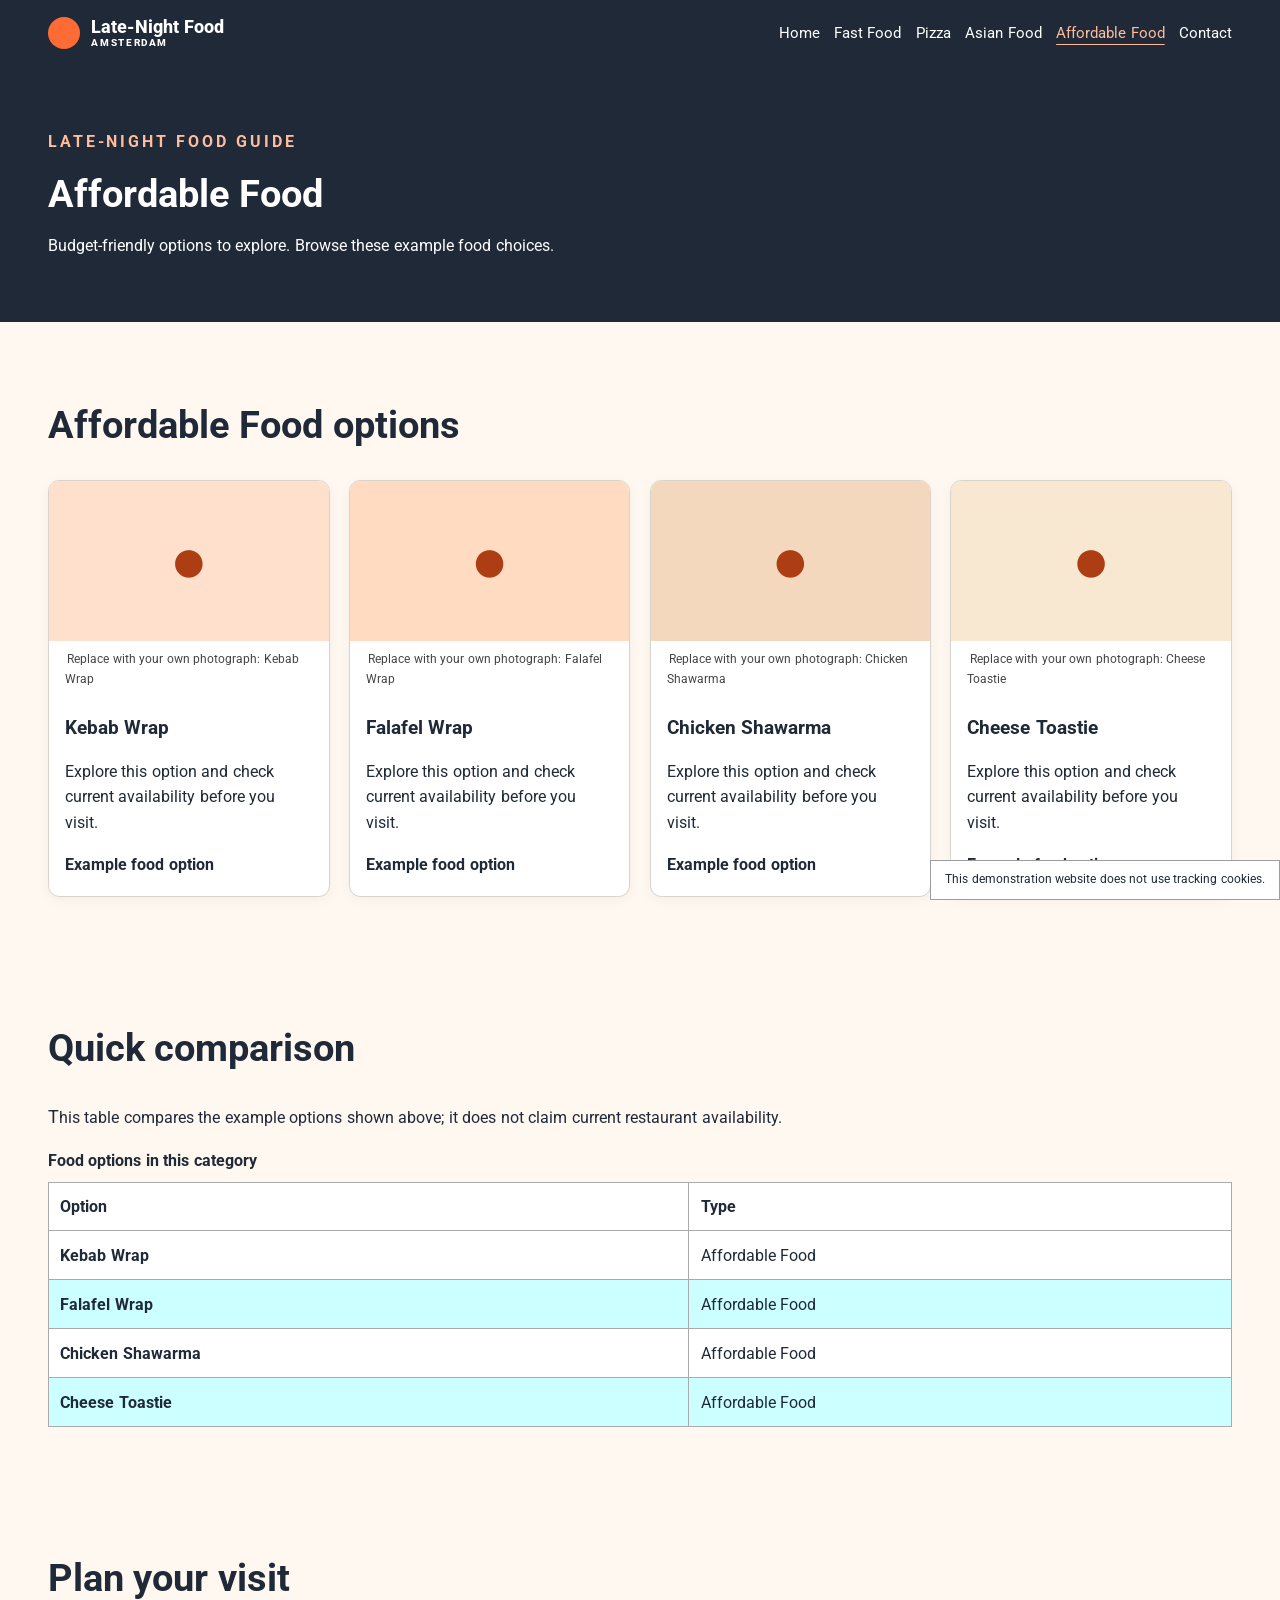
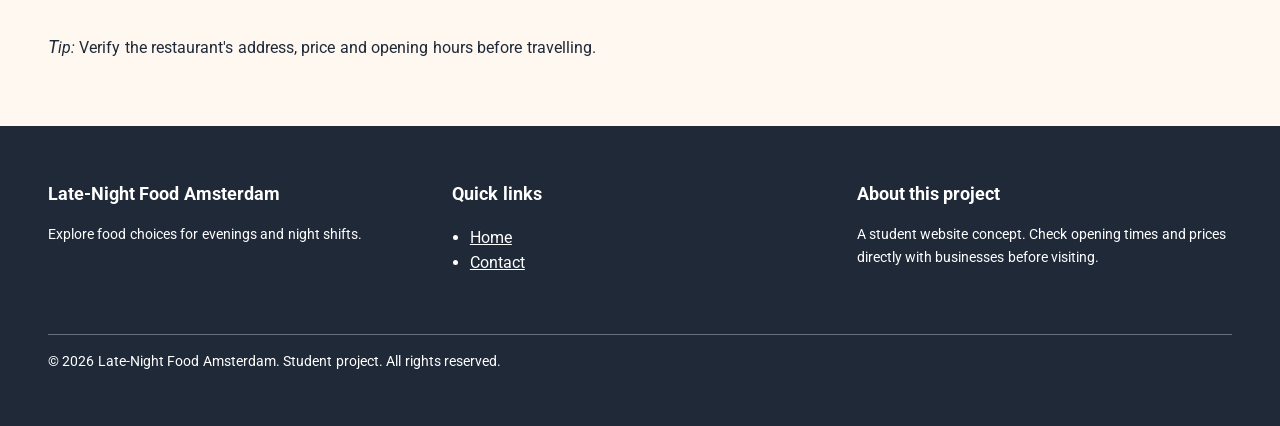
==== affordable.html @ 5ba52198 "Add website files" ====
<!DOCTYPE html>
<html lang="en">
<head>
	<meta charset="utf-8">
	<meta name="author" content="Fuad Abdi Mumed">
	<meta name="description" content="Explore affordable food ideas for late-night food in Amsterdam, with example meals and useful reminders for night-shift workers and students.">
	<meta name="keywords" content="Amsterdam, late-night, food, affordable, restaurants">
	<meta name="viewport" content="width=device-width, initial-scale=1.0">
	<title>Affordable Food | Late-Night Food Amsterdam</title>
	<link rel="icon" type="image/svg+xml" href="img/favicon.svg">
	<link rel="preconnect" href="https://fonts.googleapis.com">
	<link rel="preconnect" href="https://fonts.gstatic.com" crossorigin>
	<link href="https://fonts.googleapis.com/css2?family=Roboto:wght@400;500;700;800&amp;display=swap" rel="stylesheet" type="text/css">
	<link rel="stylesheet" type="text/css" href="css/style.css">
</head>
<body>
	<header class="site-header">
		<a class="brand" href="index.html" aria-label="Late-Night Food Amsterdam home"><span class="brand-mark" aria-hidden="true">&#9679;</span><span>Late-Night Food <small>AMSTERDAM</small></span></a>
		<nav aria-label="Main navigation">
			<ul class="nav-list">
				<li><a href="index.html">Home</a></li>
				<li><a href="fast-food.html">Fast Food</a></li>
				<li><a href="pizza.html">Pizza</a></li>
				<li><a href="asian-food.html">Asian Food</a></li>
				<li><a href="affordable.html" aria-current="page">Affordable Food</a></li>
				<li><a href="contact.html">Contact</a></li>
			</ul>
		</nav>
	</header>
	<main id="main-content">
		<section class="page-intro"><p class="eyebrow">LATE-NIGHT FOOD GUIDE</p><h1>Affordable Food</h1><p>Budget-friendly options to explore. Browse these example food choices.</p></section>
		<section class="content-section"><h2>Affordable Food options</h2><section class="card-grid" aria-label="Affordable Food options">
			<article class="food-card"><figure><span class="food-visual visual-1" role="img" aria-label="Illustration placeholder for Kebab Wrap">&#9679;</span><figcaption>Replace with your own photograph: Kebab Wrap</figcaption></figure><h3>Kebab Wrap</h3><p>Explore this option and check current availability before you visit.</p><span class="card-note">Example food option</span></article>
			<article class="food-card"><figure><span class="food-visual visual-2" role="img" aria-label="Illustration placeholder for Falafel Wrap">&#9679;</span><figcaption>Replace with your own photograph: Falafel Wrap</figcaption></figure><h3>Falafel Wrap</h3><p>Explore this option and check current availability before you visit.</p><span class="card-note">Example food option</span></article>
			<article class="food-card"><figure><span class="food-visual visual-3" role="img" aria-label="Illustration placeholder for Chicken Shawarma">&#9679;</span><figcaption>Replace with your own photograph: Chicken Shawarma</figcaption></figure><h3>Chicken Shawarma</h3><p>Explore this option and check current availability before you visit.</p><span class="card-note">Example food option</span></article>
			<article class="food-card"><figure><span class="food-visual visual-4" role="img" aria-label="Illustration placeholder for Cheese Toastie">&#9679;</span><figcaption>Replace with your own photograph: Cheese Toastie</figcaption></figure><h3>Cheese Toastie</h3><p>Explore this option and check current availability before you visit.</p><span class="card-note">Example food option</span></article>
		</section></section>
		<section class="content-section"><h2>Quick comparison</h2><p>This table compares the example options shown above; it does not claim current restaurant availability.</p><table><caption>Food options in this category</caption><thead><tr><th scope="col">Option</th><th scope="col">Type</th></tr></thead><tbody><tr><th scope="row">Kebab Wrap</th><td>Affordable Food</td></tr><tr><th scope="row">Falafel Wrap</th><td>Affordable Food</td></tr><tr><th scope="row">Chicken Shawarma</th><td>Affordable Food</td></tr><tr><th scope="row">Cheese Toastie</th><td>Affordable Food</td></tr></tbody></table></section>
		<aside class="content-section"><h2>Plan your visit</h2><p><em>Tip:</em> Verify the restaurant's address, price and opening hours before travelling.</p></aside>
	</main>
	<footer class="site-footer">
		<section><h2>Late-Night Food Amsterdam</h2><p>Explore food choices for evenings and night shifts.</p></section>
		<section><h2>Quick links</h2><nav aria-label="Footer navigation"><ul><li><a href="index.html">Home</a></li><li><a href="contact.html">Contact</a></li></ul></nav></section>
		<section><h2>About this project</h2><p>A student website concept. Check opening times and prices directly with businesses before visiting.</p></section>
		<p class="copyright">&copy; 2026 Late-Night Food Amsterdam. Student project. All rights reserved.</p>
	</footer>
	<aside class="cookie-note" aria-label="Site information"><p>This demonstration website does not use tracking cookies.</p></aside>
</body>
</html>
---- css/style.css ----
/* Late-Night Food Amsterdam — responsive student website */
:root {
    --cream: #fff8f1;
    --ink: #1f2937;
    --orange: #ff6b35;
    --dark-orange: #b9380b;
    --line: #d9d3cd;
}

* {
    box-sizing: border-box;
}

html {
    scroll-behavior: smooth;
}

body {
    margin: 0;
    background: var(--cream);
    color: var(--ink);
    font-family: "Roboto", Arial, sans-serif;
    font-size: 1rem;
    line-height: 1.6;
    word-spacing: .03em;
}

a {
    color: #a52e09;
}

a:hover {
    text-decoration: underline;
}

a:active {
    color: #702500;
}

a:focus-visible,
input:focus-visible,
select:focus-visible,
textarea:focus-visible {
    outline: 3px solid #0b659b;
    outline-offset: 3px;
}

.site-header {
    background: var(--ink);
    color: white;
    padding: 1rem max(1.5rem, calc((100% - 74rem)/2));
    display: flex;
    align-items: center;
    justify-content: space-between;
    gap: 1.5rem;
    position: relative;
}

.brand {
    color: white;
    text-decoration: none;
    font-size: 1.15rem;
    font-weight: 800;
    display: flex;
    align-items: center;
    gap: .7rem;
    line-height: 1.15;
}

.brand small {
    display: block;
    letter-spacing: .16em;
    font-size: .65rem;
}

.brand-mark {
    background: var(--orange);
    color: var(--orange);
    width: 2rem;
    height: 2rem;
    border-radius: 50%;
    display: inline-block;
}

.nav-list {
    list-style: none;
    margin: 0;
    padding: 0;
    display: flex;
    flex-wrap: wrap;
    gap: .9rem;
}

.nav-list a {
    color: white;
    text-decoration: none;
    font-size: .91rem;
}

.nav-list a:hover,
.nav-list a[aria-current="page"] {
    color: #ffbd9f;
    text-decoration: underline;
    text-underline-offset: .35rem;
}

.hero {
    min-height: 27rem;
    background: linear-gradient(125deg, #1f2937, #34495e);
    color: white;
    padding: 5.5rem max(1.5rem, calc((100% - 74rem)/2));
}

.hero h1 {
    max-width: 43rem;
    font-size: clamp(2rem, 4.2vw, 3.6rem);
    line-height: 1.15;
    letter-spacing: -.03em;
}

.hero p {
    max-width: 42rem;
}

.eyebrow {
    color: #ffbd9f;
    text-transform: uppercase;
    letter-spacing: .18em;
    font-weight: 700;
}

.button,
input[type="submit"] {
    display: inline-block;
    background: var(--orange);
    color: #1b1b1b;
    padding: .85rem 1.4rem;
    border: 2px solid #b9380b;
    border-radius: .4rem;
    font: inherit;
    font-weight: 700;
    cursor: pointer;
    text-decoration: none;
}

.button:hover,
input[type="submit"]:hover {
    background: #ffb08f;
}

.content-section {
    max-width: 77rem;
    margin: 0 auto;
    padding: 3rem 1.5rem;
}

.content-section>h2,
.page-intro h1 {
    font-size: clamp(1.7rem, 3vw, 2.4rem);
    line-height: 1.2;
}

.card-grid {
    display: grid;
    grid-template-columns: repeat(4, minmax(0, 1fr));
    gap: 1.2rem;
}

.food-card {
    background: white;
    border: 1px solid var(--line);
    border-radius: .7rem;
    overflow: hidden;
    box-shadow: 0 .2rem .8rem #0000000b;
}

.food-card>h3,
.food-card>p,
.food-card>a,
.food-card>span {
    margin-left: 1rem;
    margin-right: 1rem;
}

.food-card h3 {
    line-height: 1.3;
}

.food-card figure {
    margin: 0;
}

.food-visual {
    display: flex;
    align-items: center;
    justify-content: center;
    height: 10rem;
    color: #ad3e14;
    font-size: 4rem;
    background: #ffe0cd;
}

.visual-2 {
    background: #ffdbc1;
}

.visual-3 {
    background: #f3d8bd;
}

.visual-4 {
    background: #f8e7d1;
}

.food-card figcaption {
    font-size: .78rem;
    padding: .5rem 1rem;
    color: #444;
    text-indent: .15rem;
}

.card-link,
.card-note {
    display: inline-block;
    margin-bottom: 1.2rem;
    font-weight: 700;
}

.feature-grid {
    display: grid;
    grid-template-columns: repeat(3, minmax(0, 1fr));
    gap: 1rem;
}

.feature-grid article {
    border-left: .35rem solid var(--orange);
    background: white;
    padding: 1rem 1.4rem;
}

.page-intro {
    background: var(--ink);
    color: white;
    padding: 3rem max(1.5rem, calc((100% - 74rem)/2));
}

.page-intro h1 {
    margin: .4rem 0;
}

.contact-layout {
    display: grid;
    grid-template-columns: minmax(0, 2fr) minmax(13rem, 1fr);
    gap: 3rem;
}

.contact-layout>article,
.contact-layout>aside {
    background: white;
    padding: 1.5rem;
    border: 1px solid var(--line);
    border-radius: .6rem;
}

fieldset {
    border: 1px solid #9c9c9c;
    border-radius: .4rem;
    padding: 1.2rem;
    margin-bottom: 1.2rem;
}

legend {
    font-weight: 700;
    padding: 0 .5rem;
}

label {
    display: block;
    font-weight: 500;
    margin: .8rem 0 .25rem;
}

input:not([type="submit"]),
select,
textarea {
    width: 100%;
    font: inherit;
    padding: .65rem;
    border: 1px solid #666;
    border-radius: .25rem;
    background: white;
}

table {
    width: 100%;
    border-collapse: collapse;
    background: white;
}

caption {
    text-align: left;
    font-weight: 700;
    margin-bottom: .5rem;
}

th,
td {
    border: 1px solid #aaa;
    padding: .7rem;
    text-align: left;
}

tbody tr:nth-child(even) {
    background: #cff;
}

tbody tr:nth-child(odd) {
    background: #fff;
}

.content-section>p::first-letter {
    font-size: 1.12em;
}

.site-footer {
    background: var(--ink);
    color: white;
    display: grid;
    grid-template-columns: repeat(3, minmax(0, 1fr));
    gap: 1.8rem;
    padding: 2.5rem max(1.5rem, calc((100% - 74rem)/2));
}

.site-footer h2 {
    font-size: 1.1rem;
}

.site-footer a {
    color: white;
}

.site-footer ul {
    padding-left: 1.1rem;
}

.site-footer section>p {
    font-size: .9rem;
}

.copyright {
    grid-column: 1/-1;
    border-top: 1px solid #65717d;
    padding-top: 1rem;
    font-size: .85rem;
}

.cookie-note {
    position: fixed;
    bottom: 0;
    right: 0;
    z-index: 9999;
    max-width: 22rem;
    padding: .2rem .9rem;
    background: #fff;
    border-color: #9c9c9c;
    border-style: solid;
    border-width: 1px;
    font-size: .75rem;
}

.cookie-note p {
    margin: .4rem 0;
}

@media screen and (max-width:768px) {
    .site-header {
        flex-direction: column;
        align-items: flex-start;
    }

    .nav-list {
        gap: .6rem 1rem;
    }

    .hero {
        min-height: 23rem;
        padding-top: 3rem;
        padding-bottom: 3rem;
    }

    .card-grid {
        grid-template-columns: repeat(2, minmax(0, 1fr));
    }

    .feature-grid {
        grid-template-columns: 1fr;
    }

    .contact-layout {
        grid-template-columns: 1fr;
    }

    .site-footer {
        grid-template-columns: 1fr 1fr;
    }

    .cookie-note {
        position: static;
        max-width: none;
    }
}

@media screen and (max-width:480px) {
    .card-grid {
        grid-template-columns: 1fr;
    }

    .site-footer {
        grid-template-columns: 1fr;
    }

    .hero h1 {
        font-size: 2rem;
    }
}
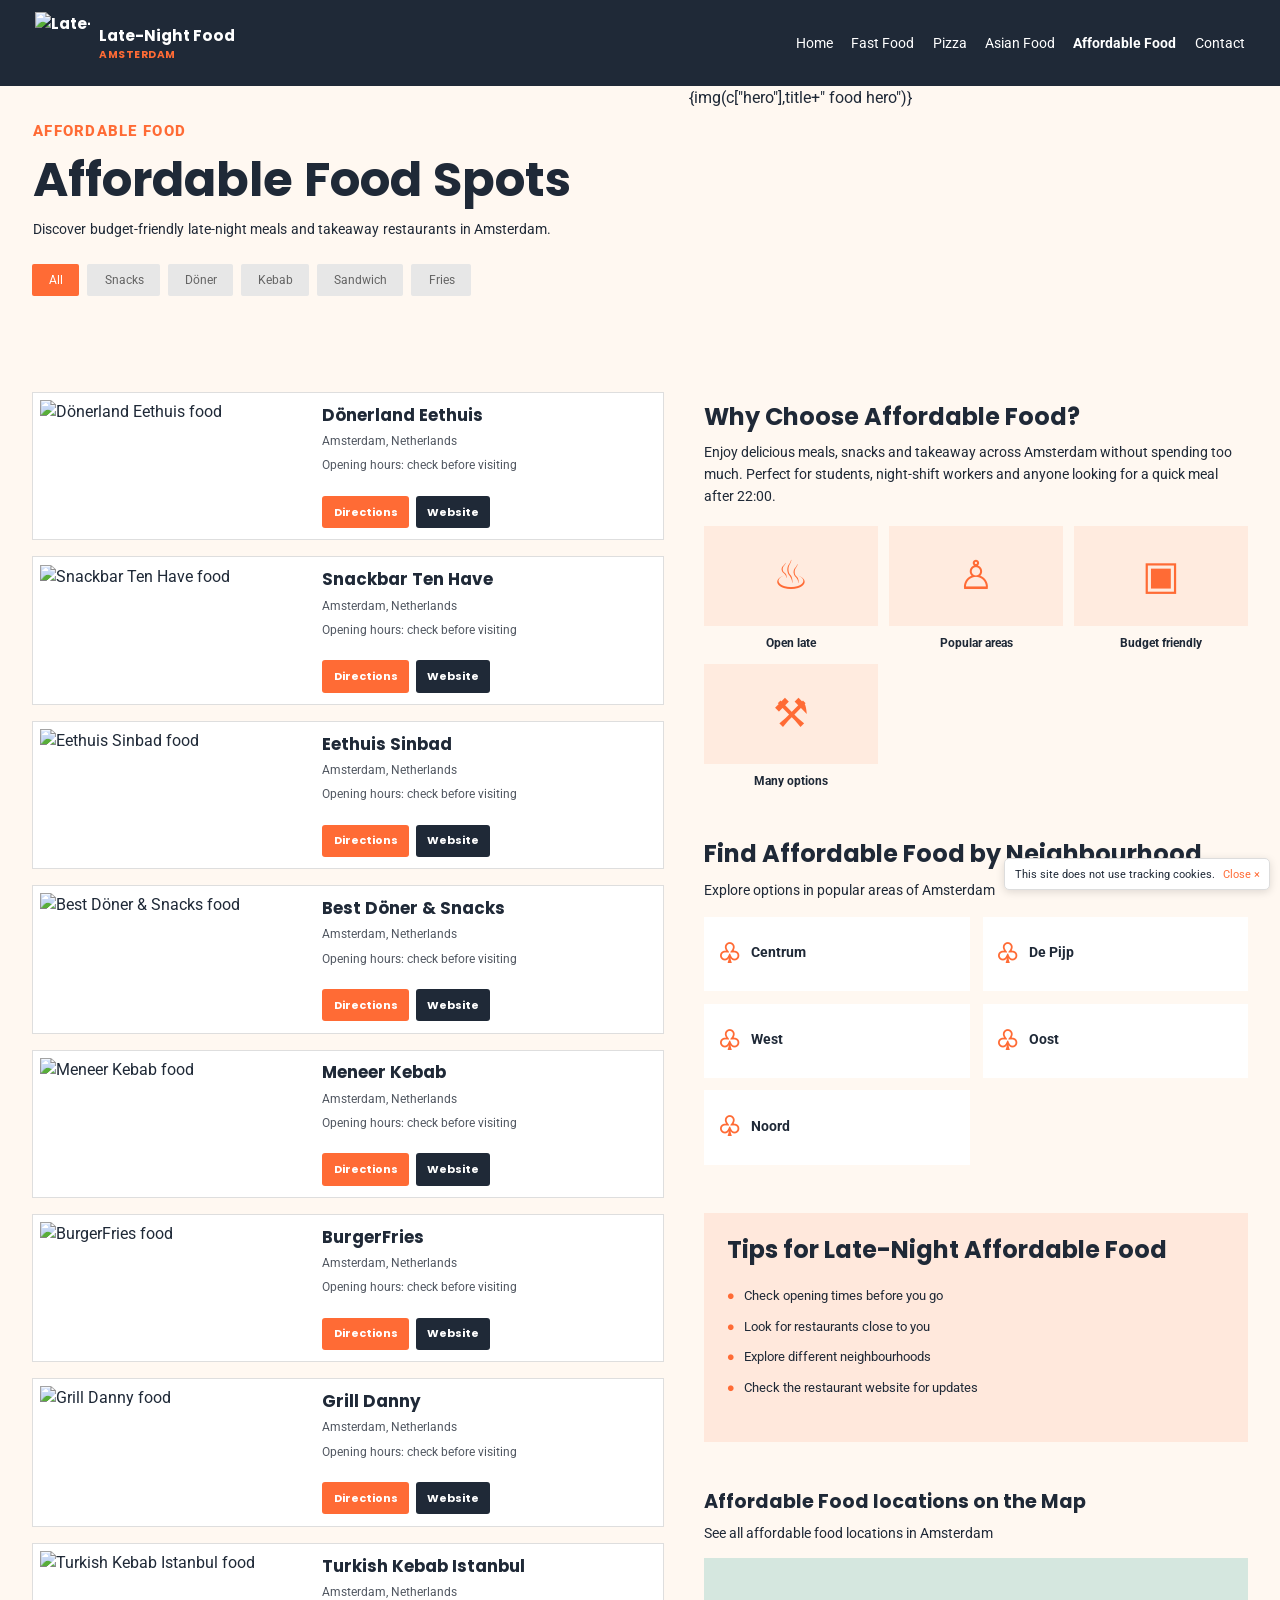
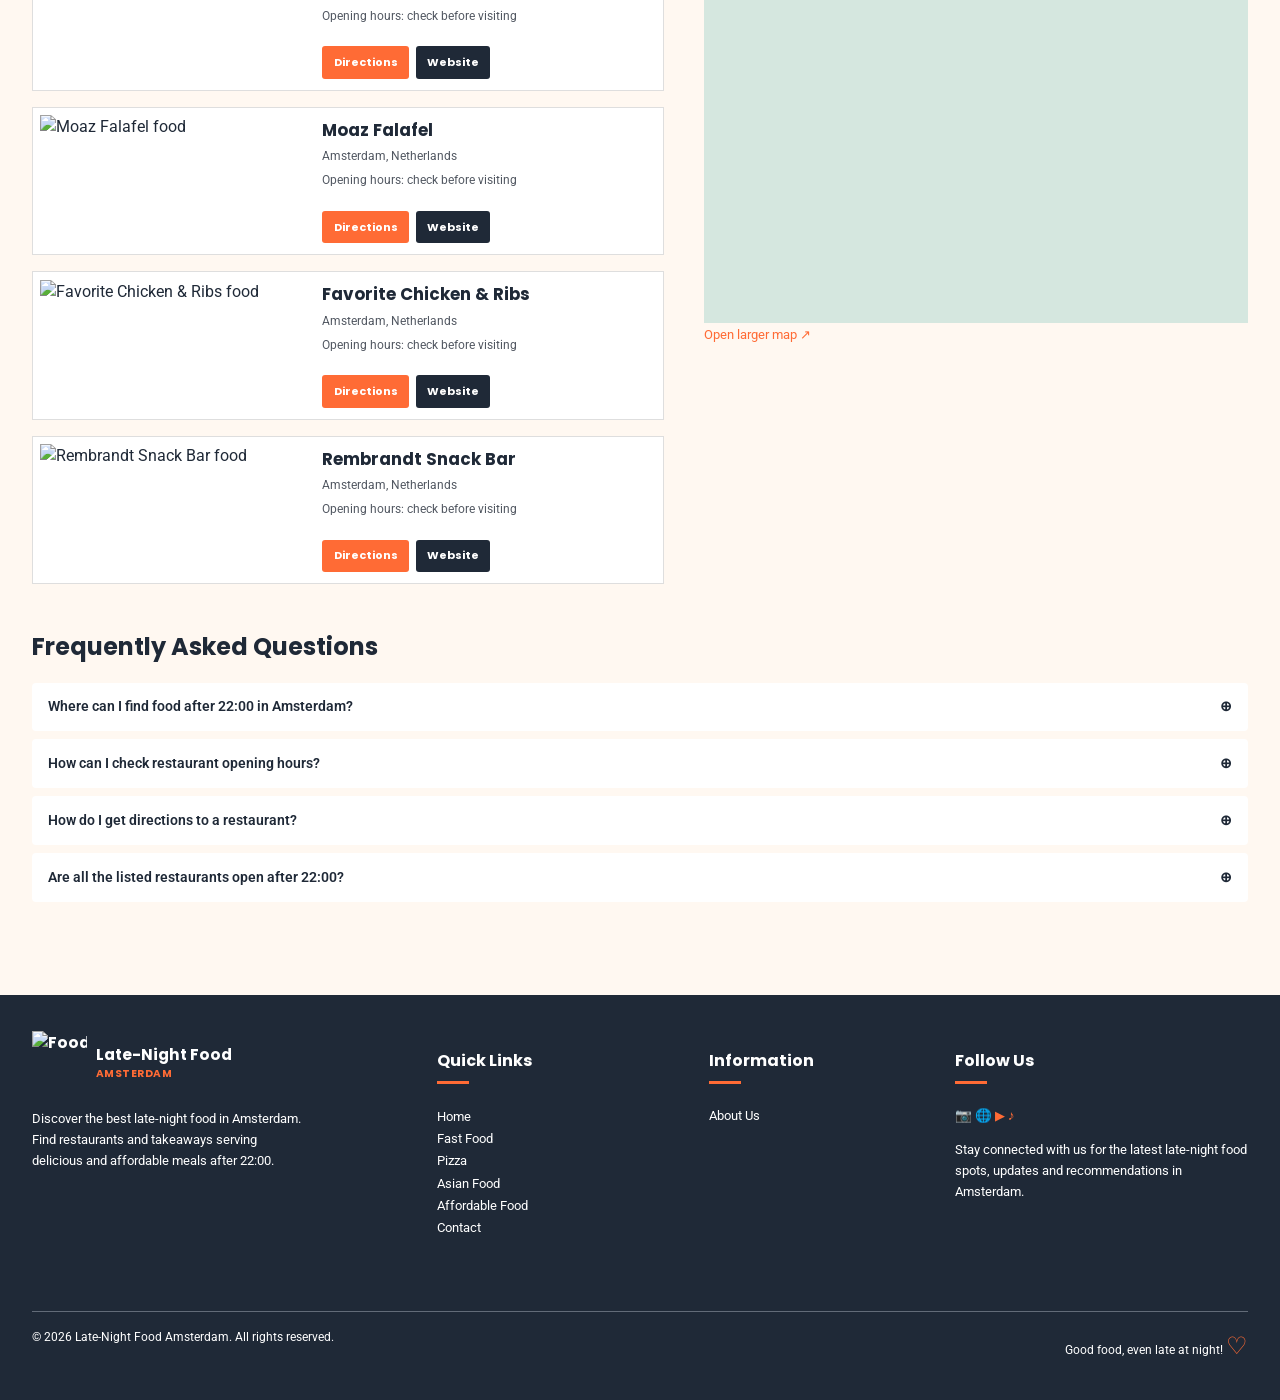
==== commit 582fe52f: "Update all website pages and images Update all website pages and images" ====
--- a/affordable.html
+++ b/affordable.html
@@ -1,49 +1,321 @@
 <!DOCTYPE html>
 <html lang="en">
+
 <head>
-	<meta charset="utf-8">
-	<meta name="author" content="Fuad Abdi Mumed">
-	<meta name="description" content="Explore affordable food ideas for late-night food in Amsterdam, with example meals and useful reminders for night-shift workers and students.">
-	<meta name="keywords" content="Amsterdam, late-night, food, affordable, restaurants">
-	<meta name="viewport" content="width=device-width, initial-scale=1.0">
-	<title>Affordable Food | Late-Night Food Amsterdam</title>
-	<link rel="icon" type="image/svg+xml" href="img/favicon.svg">
-	<link rel="preconnect" href="https://fonts.googleapis.com">
-	<link rel="preconnect" href="https://fonts.gstatic.com" crossorigin>
-	<link href="https://fonts.googleapis.com/css2?family=Roboto:wght@400;500;700;800&amp;display=swap" rel="stylesheet" type="text/css">
-	<link rel="stylesheet" type="text/css" href="css/style.css">
+    <meta charset="utf-8">
+    <meta name="author" content="Fuad Abdi Mumed">
+    <meta name="description"
+        content="Explore affordable food spots in Amsterdam after 22:00, with restaurant information, neighbourhoods, directions and useful tips.">
+    <meta name="keywords" content="Amsterdam, late-night, food, restaurants, neighbourhoods">
+    <meta name="viewport" content="width=device-width, initial-scale=1.0">
+    <title>Affordable Food | Late-Night Food Amsterdam</title>
+    <link rel="icon" href="img/logo.svg" type="image/svg+xml">
+    <link rel="preconnect" href="https://fonts.googleapis.com">
+    <link rel="preconnect" href="https://fonts.gstatic.com" crossorigin>
+    <link
+        href="https://fonts.googleapis.com/css2?family=Poppins:wght@400;500;600;700;800&amp;family=Roboto:wght@400;500;700&amp;display=swap"
+        rel="stylesheet" type="text/css">
+    <link rel="stylesheet" href="css/style.css" type="text/css">
 </head>
+
 <body>
-	<header class="site-header">
-		<a class="brand" href="index.html" aria-label="Late-Night Food Amsterdam home"><span class="brand-mark" aria-hidden="true">&#9679;</span><span>Late-Night Food <small>AMSTERDAM</small></span></a>
-		<nav aria-label="Main navigation">
-			<ul class="nav-list">
-				<li><a href="index.html">Home</a></li>
-				<li><a href="fast-food.html">Fast Food</a></li>
-				<li><a href="pizza.html">Pizza</a></li>
-				<li><a href="asian-food.html">Asian Food</a></li>
-				<li><a href="affordable.html" aria-current="page">Affordable Food</a></li>
-				<li><a href="contact.html">Contact</a></li>
-			</ul>
-		</nav>
-	</header>
-	<main id="main-content">
-		<section class="page-intro"><p class="eyebrow">LATE-NIGHT FOOD GUIDE</p><h1>Affordable Food</h1><p>Budget-friendly options to explore. Browse these example food choices.</p></section>
-		<section class="content-section"><h2>Affordable Food options</h2><section class="card-grid" aria-label="Affordable Food options">
-			<article class="food-card"><figure><span class="food-visual visual-1" role="img" aria-label="Illustration placeholder for Kebab Wrap">&#9679;</span><figcaption>Replace with your own photograph: Kebab Wrap</figcaption></figure><h3>Kebab Wrap</h3><p>Explore this option and check current availability before you visit.</p><span class="card-note">Example food option</span></article>
-			<article class="food-card"><figure><span class="food-visual visual-2" role="img" aria-label="Illustration placeholder for Falafel Wrap">&#9679;</span><figcaption>Replace with your own photograph: Falafel Wrap</figcaption></figure><h3>Falafel Wrap</h3><p>Explore this option and check current availability before you visit.</p><span class="card-note">Example food option</span></article>
-			<article class="food-card"><figure><span class="food-visual visual-3" role="img" aria-label="Illustration placeholder for Chicken Shawarma">&#9679;</span><figcaption>Replace with your own photograph: Chicken Shawarma</figcaption></figure><h3>Chicken Shawarma</h3><p>Explore this option and check current availability before you visit.</p><span class="card-note">Example food option</span></article>
-			<article class="food-card"><figure><span class="food-visual visual-4" role="img" aria-label="Illustration placeholder for Cheese Toastie">&#9679;</span><figcaption>Replace with your own photograph: Cheese Toastie</figcaption></figure><h3>Cheese Toastie</h3><p>Explore this option and check current availability before you visit.</p><span class="card-note">Example food option</span></article>
-		</section></section>
-		<section class="content-section"><h2>Quick comparison</h2><p>This table compares the example options shown above; it does not claim current restaurant availability.</p><table><caption>Food options in this category</caption><thead><tr><th scope="col">Option</th><th scope="col">Type</th></tr></thead><tbody><tr><th scope="row">Kebab Wrap</th><td>Affordable Food</td></tr><tr><th scope="row">Falafel Wrap</th><td>Affordable Food</td></tr><tr><th scope="row">Chicken Shawarma</th><td>Affordable Food</td></tr><tr><th scope="row">Cheese Toastie</th><td>Affordable Food</td></tr></tbody></table></section>
-		<aside class="content-section"><h2>Plan your visit</h2><p><em>Tip:</em> Verify the restaurant's address, price and opening hours before travelling.</p></aside>
-	</main>
-	<footer class="site-footer">
-		<section><h2>Late-Night Food Amsterdam</h2><p>Explore food choices for evenings and night shifts.</p></section>
-		<section><h2>Quick links</h2><nav aria-label="Footer navigation"><ul><li><a href="index.html">Home</a></li><li><a href="contact.html">Contact</a></li></ul></nav></section>
-		<section><h2>About this project</h2><p>A student website concept. Check opening times and prices directly with businesses before visiting.</p></section>
-		<p class="copyright">&copy; 2026 Late-Night Food Amsterdam. Student project. All rights reserved.</p>
-	</footer>
-	<aside class="cookie-note" aria-label="Site information"><p>This demonstration website does not use tracking cookies.</p></aside>
+    <header class="site-header">
+        <section class="header-inner"><a class="brand" href="index.html"><img src="img/logo.svg"
+                    alt="Late-Night Food Amsterdam pin logo" title="Late-Night Food Amsterdam" width="54"
+                    height="60"><span>Late-Night Food<small>AMSTERDAM</small></span></a><input type="checkbox"
+                id="menu-toggle" class="menu-toggle" aria-label="Toggle menu"><label for="menu-toggle"
+                class="menu-label">☰</label>
+            <nav class="main-nav" aria-label="Main navigation">
+                <ul>
+                    <li><a href="index.html">Home</a></li>
+                    <li><a href="fastfood.html">Fast Food</a></li>
+                    <li><a href="pizza.html">Pizza</a></li>
+                    <li><a href="asianfood.html">Asian Food</a></li>
+                    <li><a href="affordable.html" aria-current="page">Affordable Food</a></li>
+                    <li><a href="contact.html">Contact</a></li>
+                </ul>
+            </nav>
+        </section>
+    </header>
+    <main class="detail-main">
+        <section class="detail-top">
+            <section class="detail-heading">
+                <p class="section-kicker">AFFORDABLE FOOD</p>
+                <h1>Affordable Food Spots</h1>
+                <p>Discover budget-friendly late-night meals and takeaway restaurants in Amsterdam.</p>
+                <nav class="filter-chips" aria-label="Food types"><a href="#restaurants">All</a><a
+                        href="#restaurants">Snacks</a><a href="#restaurants">Döner</a><a href="#restaurants">Kebab</a><a
+                        href="#restaurants">Sandwich</a><a href="#restaurants">Fries</a></nav>
+            </section>
+            <figure class="detail-banner">{img(c["hero"],title+" food hero")}</figure>
+        </section>
+        <section class="detail-columns">
+            <section class="restaurant-list" id="restaurants">
+                <article class="restaurant-row">
+                    <figure><img src="img/affordable-1.jpg" alt="Dönerland Eethuis food" title="Dönerland Eethuis food"
+                            class="" loading="lazy"></figure>
+                    <section class="restaurant-details">
+                        <h2>Dönerland Eethuis</h2>
+                        <p>Amsterdam, Netherlands</p>
+                        <p>Opening hours: check before visiting</p>
+                        <nav class="restaurant-buttons" aria-label="Links for Dönerland Eethuis"><a class="btn-orange"
+                                href="https://www.google.com/maps/search/?api=1&amp;query=D%C3%B6nerland%20Eethuis%20Amsterdam"
+                                target="_blank" rel="noopener noreferrer">Directions</a><a class="btn-dark"
+                                href="https://www.google.com/search?q=D%C3%B6nerland%20Eethuis%20Amsterdam+restaurant+website"
+                                target="_blank" rel="noopener noreferrer">Website</a></nav>
+                    </section>
+                </article>
+                <article class="restaurant-row">
+                    <figure><img src="img/affordable-2.jpg" alt="Snackbar Ten Have food" title="Snackbar Ten Have food"
+                            class="" loading="lazy"></figure>
+                    <section class="restaurant-details">
+                        <h2>Snackbar Ten Have</h2>
+                        <p>Amsterdam, Netherlands</p>
+                        <p>Opening hours: check before visiting</p>
+                        <nav class="restaurant-buttons" aria-label="Links for Snackbar Ten Have"><a class="btn-orange"
+                                href="https://www.google.com/maps/search/?api=1&amp;query=Snackbar%20Ten%20Have%20Amsterdam"
+                                target="_blank" rel="noopener noreferrer">Directions</a><a class="btn-dark"
+                                href="https://www.google.com/search?q=Snackbar%20Ten%20Have%20Amsterdam+restaurant+website"
+                                target="_blank" rel="noopener noreferrer">Website</a></nav>
+                    </section>
+                </article>
+                <article class="restaurant-row">
+                    <figure><img src="img/affordable-3.jpg" alt="Eethuis Sinbad food" title="Eethuis Sinbad food"
+                            class="" loading="lazy"></figure>
+                    <section class="restaurant-details">
+                        <h2>Eethuis Sinbad</h2>
+                        <p>Amsterdam, Netherlands</p>
+                        <p>Opening hours: check before visiting</p>
+                        <nav class="restaurant-buttons" aria-label="Links for Eethuis Sinbad"><a class="btn-orange"
+                                href="https://www.google.com/maps/search/?api=1&amp;query=Eethuis%20Sinbad%20Amsterdam"
+                                target="_blank" rel="noopener noreferrer">Directions</a><a class="btn-dark"
+                                href="https://www.google.com/search?q=Eethuis%20Sinbad%20Amsterdam+restaurant+website"
+                                target="_blank" rel="noopener noreferrer">Website</a></nav>
+                    </section>
+                </article>
+                <article class="restaurant-row">
+                    <figure><img src="img/affordable-4.jpg" alt="Best Döner &amp; Snacks food"
+                            title="Best Döner &amp; Snacks food" class="" loading="lazy"></figure>
+                    <section class="restaurant-details">
+                        <h2>Best Döner &amp; Snacks</h2>
+                        <p>Amsterdam, Netherlands</p>
+                        <p>Opening hours: check before visiting</p>
+                        <nav class="restaurant-buttons" aria-label="Links for Best Döner &amp; Snacks"><a
+                                class="btn-orange"
+                                href="https://www.google.com/maps/search/?api=1&amp;query=Best%20D%C3%B6ner%20%26%20Snacks%20Amsterdam"
+                                target="_blank" rel="noopener noreferrer">Directions</a><a class="btn-dark"
+                                href="https://www.google.com/search?q=Best%20D%C3%B6ner%20%26%20Snacks%20Amsterdam+restaurant+website"
+                                target="_blank" rel="noopener noreferrer">Website</a></nav>
+                    </section>
+                </article>
+                <article class="restaurant-row">
+                    <figure><img src="img/affordable-5.jpg" alt="Meneer Kebab food" title="Meneer Kebab food" class=""
+                            loading="lazy"></figure>
+                    <section class="restaurant-details">
+                        <h2>Meneer Kebab</h2>
+                        <p>Amsterdam, Netherlands</p>
+                        <p>Opening hours: check before visiting</p>
+                        <nav class="restaurant-buttons" aria-label="Links for Meneer Kebab"><a class="btn-orange"
+                                href="https://www.google.com/maps/search/?api=1&amp;query=Meneer%20Kebab%20Amsterdam"
+                                target="_blank" rel="noopener noreferrer">Directions</a><a class="btn-dark"
+                                href="https://www.google.com/search?q=Meneer%20Kebab%20Amsterdam+restaurant+website"
+                                target="_blank" rel="noopener noreferrer">Website</a></nav>
+                    </section>
+                </article>
+                <article class="restaurant-row">
+                    <figure><img src="img/affordable-6.jpg" alt="BurgerFries food" title="BurgerFries food" class=""
+                            loading="lazy"></figure>
+                    <section class="restaurant-details">
+                        <h2>BurgerFries</h2>
+                        <p>Amsterdam, Netherlands</p>
+                        <p>Opening hours: check before visiting</p>
+                        <nav class="restaurant-buttons" aria-label="Links for BurgerFries"><a class="btn-orange"
+                                href="https://www.google.com/maps/search/?api=1&amp;query=BurgerFries%20Amsterdam"
+                                target="_blank" rel="noopener noreferrer">Directions</a><a class="btn-dark"
+                                href="https://www.google.com/search?q=BurgerFries%20Amsterdam+restaurant+website"
+                                target="_blank" rel="noopener noreferrer">Website</a></nav>
+                    </section>
+                </article>
+                <article class="restaurant-row">
+                    <figure><img src="img/affordable-1.jpg" alt="Grill Danny food" title="Grill Danny food" class=""
+                            loading="lazy"></figure>
+                    <section class="restaurant-details">
+                        <h2>Grill Danny</h2>
+                        <p>Amsterdam, Netherlands</p>
+                        <p>Opening hours: check before visiting</p>
+                        <nav class="restaurant-buttons" aria-label="Links for Grill Danny"><a class="btn-orange"
+                                href="https://www.google.com/maps/search/?api=1&amp;query=Grill%20Danny%20Amsterdam"
+                                target="_blank" rel="noopener noreferrer">Directions</a><a class="btn-dark"
+                                href="https://www.google.com/search?q=Grill%20Danny%20Amsterdam+restaurant+website"
+                                target="_blank" rel="noopener noreferrer">Website</a></nav>
+                    </section>
+                </article>
+                <article class="restaurant-row">
+                    <figure><img src="img/affordable-2.jpg" alt="Turkish Kebab Istanbul food"
+                            title="Turkish Kebab Istanbul food" class="" loading="lazy"></figure>
+                    <section class="restaurant-details">
+                        <h2>Turkish Kebab Istanbul</h2>
+                        <p>Amsterdam, Netherlands</p>
+                        <p>Opening hours: check before visiting</p>
+                        <nav class="restaurant-buttons" aria-label="Links for Turkish Kebab Istanbul"><a
+                                class="btn-orange"
+                                href="https://www.google.com/maps/search/?api=1&amp;query=Turkish%20Kebab%20Istanbul%20Amsterdam"
+                                target="_blank" rel="noopener noreferrer">Directions</a><a class="btn-dark"
+                                href="https://www.google.com/search?q=Turkish%20Kebab%20Istanbul%20Amsterdam+restaurant+website"
+                                target="_blank" rel="noopener noreferrer">Website</a></nav>
+                    </section>
+                </article>
+                <article class="restaurant-row">
+                    <figure><img src="img/affordable-3.jpg" alt="Moaz Falafel food" title="Moaz Falafel food" class=""
+                            loading="lazy"></figure>
+                    <section class="restaurant-details">
+                        <h2>Moaz Falafel</h2>
+                        <p>Amsterdam, Netherlands</p>
+                        <p>Opening hours: check before visiting</p>
+                        <nav class="restaurant-buttons" aria-label="Links for Moaz Falafel"><a class="btn-orange"
+                                href="https://www.google.com/maps/search/?api=1&amp;query=Moaz%20Falafel%20Amsterdam"
+                                target="_blank" rel="noopener noreferrer">Directions</a><a class="btn-dark"
+                                href="https://www.google.com/search?q=Moaz%20Falafel%20Amsterdam+restaurant+website"
+                                target="_blank" rel="noopener noreferrer">Website</a></nav>
+                    </section>
+                </article>
+                <article class="restaurant-row">
+                    <figure><img src="img/affordable-4.jpg" alt="Favorite Chicken &amp; Ribs food"
+                            title="Favorite Chicken &amp; Ribs food" class="" loading="lazy"></figure>
+                    <section class="restaurant-details">
+                        <h2>Favorite Chicken &amp; Ribs</h2>
+                        <p>Amsterdam, Netherlands</p>
+                        <p>Opening hours: check before visiting</p>
+                        <nav class="restaurant-buttons" aria-label="Links for Favorite Chicken &amp; Ribs"><a
+                                class="btn-orange"
+                                href="https://www.google.com/maps/search/?api=1&amp;query=Favorite%20Chicken%20%26%20Ribs%20Amsterdam"
+                                target="_blank" rel="noopener noreferrer">Directions</a><a class="btn-dark"
+                                href="https://www.google.com/search?q=Favorite%20Chicken%20%26%20Ribs%20Amsterdam+restaurant+website"
+                                target="_blank" rel="noopener noreferrer">Website</a></nav>
+                    </section>
+                </article>
+                <article class="restaurant-row">
+                    <figure><img src="img/affordable-5.jpg" alt="Rembrandt Snack Bar food"
+                            title="Rembrandt Snack Bar food" class="" loading="lazy"></figure>
+                    <section class="restaurant-details">
+                        <h2>Rembrandt Snack Bar</h2>
+                        <p>Amsterdam, Netherlands</p>
+                        <p>Opening hours: check before visiting</p>
+                        <nav class="restaurant-buttons" aria-label="Links for Rembrandt Snack Bar"><a class="btn-orange"
+                                href="https://www.google.com/maps/search/?api=1&amp;query=Rembrandt%20Snack%20Bar%20Amsterdam"
+                                target="_blank" rel="noopener noreferrer">Directions</a><a class="btn-dark"
+                                href="https://www.google.com/search?q=Rembrandt%20Snack%20Bar%20Amsterdam+restaurant+website"
+                                target="_blank" rel="noopener noreferrer">Website</a></nav>
+                    </section>
+                </article>
+            </section>
+            <aside class="detail-sidebar">
+                <section class="why-block">
+                    <h2>Why Choose Affordable Food?</h2>
+                    <p>Enjoy delicious meals, snacks and takeaway across Amsterdam without spending too much. Perfect
+                        for students, night-shift workers and anyone looking for a quick meal after 22:00.</p>
+                    <section class="feature-icons">
+                        <article><span aria-hidden="true">♨</span><strong>Open late</strong></article>
+                        <article><span aria-hidden="true">♙</span><strong>Popular areas</strong></article>
+                        <article><span aria-hidden="true">▣</span><strong>Budget friendly</strong></article>
+                        <article><span aria-hidden="true">⚒</span><strong>Many options</strong></article>
+                    </section>
+                </section>
+                <section class="neighbourhood-block">
+                    <h2>Find Affordable Food by Neighbourhood</h2>
+                    <p>Explore options in popular areas of Amsterdam</p>
+                    <section class="neighbourhood-grid"><a
+                            href="https://www.google.com/maps/search/?api=1&amp;query=Affordable%20Food%20Centrum%20Amsterdam"
+                            target="_blank" rel="noopener noreferrer"><span>♧</span> Centrum</a><a
+                            href="https://www.google.com/maps/search/?api=1&amp;query=Affordable%20Food%20De%20Pijp%20Amsterdam"
+                            target="_blank" rel="noopener noreferrer"><span>♧</span> De Pijp</a><a
+                            href="https://www.google.com/maps/search/?api=1&amp;query=Affordable%20Food%20West%20Amsterdam"
+                            target="_blank" rel="noopener noreferrer"><span>♧</span> West</a><a
+                            href="https://www.google.com/maps/search/?api=1&amp;query=Affordable%20Food%20Oost%20Amsterdam"
+                            target="_blank" rel="noopener noreferrer"><span>♧</span> Oost</a><a
+                            href="https://www.google.com/maps/search/?api=1&amp;query=Affordable%20Food%20Noord%20Amsterdam"
+                            target="_blank" rel="noopener noreferrer"><span>♧</span> Noord</a></section>
+                </section>
+                <section class="tips-panel">
+                    <h2>Tips for Late-Night Affordable Food</h2>
+                    <ul>
+                        <li>Check opening times before you go</li>
+                        <li>Look for restaurants close to you</li>
+                        <li>Explore different neighbourhoods</li>
+                        <li>Check the restaurant website for updates</li>
+                    </ul>
+                </section>
+                <section class="map-block">
+                    <h3>Affordable Food locations on the Map</h3>
+                    <p>See all affordable food locations in Amsterdam</p><iframe title="Map of Amsterdam restaurants"
+                        loading="lazy"
+                        src="https://www.openstreetmap.org/export/embed.html?bbox=4.835%2C52.335%2C4.975%2C52.405&amp;layer=mapnik"
+                        referrerpolicy="no-referrer-when-downgrade"></iframe>
+                    <p><a class="map-link" href="https://www.openstreetmap.org/#map=12/52.370/4.900" target="_blank"
+                            rel="noopener noreferrer">Open larger map ↗</a></p>
+                </section>
+            </aside>
+        </section>
+        <section class="faq-block">
+            <h2>Frequently Asked Questions</h2>
+            <details>
+                <summary>Where can I find food after 22:00 in Amsterdam?</summary>
+                <p>Explore the restaurant cards and check each location before visiting.</p>
+            </details>
+            <details>
+                <summary>How can I check restaurant opening hours?</summary>
+                <p>Use the website link or Google Maps for the latest published hours.</p>
+            </details>
+            <details>
+                <summary>How do I get directions to a restaurant?</summary>
+                <p>Select the orange Directions button beside a restaurant.</p>
+            </details>
+            <details>
+                <summary>Are all the listed restaurants open after 22:00?</summary>
+                <p>Opening hours can change, so always verify before travelling.</p>
+            </details>
+        </section>
+    </main>
+    <footer class="site-footer">
+        <section class="footer-inner">
+            <section class="footer-about"><a class="brand" href="index.html"><img src="img/logo.svg" alt="Food pin logo"
+                        title="Late-Night Food" width="54" height="60"><span>Late-Night
+                        Food<small>AMSTERDAM</small></span></a>
+                <p>Discover the best late-night food in Amsterdam. Find restaurants and takeaways serving delicious and
+                    affordable meals after 22:00.</p>
+            </section>
+            <section>
+                <h2>Quick Links</h2>
+                <nav aria-label="Footer navigation">
+                    <ul>
+                        <li><a href="index.html">Home</a></li>
+                        <li><a href="fastfood.html">Fast Food</a></li>
+                        <li><a href="pizza.html">Pizza</a></li>
+                        <li><a href="asianfood.html">Asian Food</a></li>
+                        <li><a href="affordable.html">Affordable Food</a></li>
+                        <li><a href="contact.html">Contact</a></li>
+                    </ul>
+                </nav>
+            </section>
+            <section>
+                <h2>Information</h2>
+                <p><a href="index.html#about">About Us</a></p>
+            </section>
+            <section>
+                <h2>Follow Us</h2>
+                <p class="socials">📷 🌐 ▶ ♪</p>
+                <p>Stay connected with us for the latest late-night food spots, updates and recommendations in
+                    Amsterdam.</p>
+            </section>
+        </section>
+        <section class="footer-bottom">
+            <p>&copy; 2026 Late-Night Food Amsterdam. All rights reserved.</p>
+            <p>Good food, even late at night! <span class="heart">♡</span></p>
+        </section>
+    </footer>
+    <aside class="cookie-note"><input type="checkbox" id="cookie-dismiss">
+        <p>This site does not use tracking cookies.</p><label for="cookie-dismiss">Close ×</label>
+    </aside>
 </body>
-</html>
+
+</html>
--- a/css/style.css
+++ b/css/style.css
@@ -1,425 +1,1356 @@
-/* Late-Night Food Amsterdam — responsive student website */
+/* Late-Night Food Amsterdam — Figma-matched responsive design */
 :root {
+    --dark: #1f2937;
     --cream: #fff8f1;
+    --orange: #ff6b35;
     --ink: #1f2937;
-    --orange: #ff6b35;
-    --dark-orange: #b9380b;
-    --line: #d9d3cd;
+    --border: #d7d7d7;
+    --white: #fff
 }
 
 * {
-    box-sizing: border-box;
+    box-sizing: border-box
 }
 
 html {
-    scroll-behavior: smooth;
+    scroll-behavior: smooth
 }
 
 body {
     margin: 0;
     background: var(--cream);
     color: var(--ink);
-    font-family: "Roboto", Arial, sans-serif;
-    font-size: 1rem;
-    line-height: 1.6;
-    word-spacing: .03em;
+    font: 1rem/1.55 Roboto, Arial, sans-serif
+}
+
+h1,
+h2,
+h3 {
+    font-family: Poppins, Arial, sans-serif;
+    line-height: 1.24
+}
+
+h1,
+h2,
+h3,
+p {
+    margin-top: 0
+}
+
+h1 {
+    font-size: 2.5rem
+}
+
+h2 {
+    font-size: 1.5rem
+}
+
+h3 {
+    font-size: 1rem
 }
 
 a {
-    color: #a52e09;
+    color: inherit;
+    text-decoration: none
 }
 
 a:hover {
-    text-decoration: underline;
+    color: var(--orange)
 }
 
 a:active {
-    color: #702500;
+    color: #d34b20
 }
 
 a:focus-visible,
+button:focus-visible,
 input:focus-visible,
-select:focus-visible,
-textarea:focus-visible {
-    outline: 3px solid #0b659b;
-    outline-offset: 3px;
+textarea:focus-visible,
+summary:focus-visible {
+    outline: 3px solid var(--orange);
+    outline-offset: 2px
+}
+
+img {
+    max-width: 100%;
+    display: block
+}
+
+figure {
+    margin: 0
+}
+
+ul {
+    padding: 0;
+    list-style: none
+}
+
+button,
+input,
+textarea {
+    font: inherit
+}
+
+.sr-only {
+    position: absolute;
+    width: 1px;
+    height: 1px;
+    overflow: hidden;
+    clip: rect(0, 0, 0, 0)
 }
 
 .site-header {
-    background: var(--ink);
-    color: white;
-    padding: 1rem max(1.5rem, calc((100% - 74rem)/2));
+    background: var(--dark);
+    color: #fff
+}
+
+.header-inner {
+    max-width: 1360px;
+    padding: 0 2.2rem;
+    min-height: 86px;
+    margin: auto;
     display: flex;
     align-items: center;
     justify-content: space-between;
-    gap: 1.5rem;
-    position: relative;
+    gap: 1rem
 }
 
 .brand {
-    color: white;
-    text-decoration: none;
-    font-size: 1.15rem;
-    font-weight: 800;
     display: flex;
     align-items: center;
-    gap: .7rem;
-    line-height: 1.15;
+    gap: .55rem;
+    color: #fff;
+    font: 700 .96rem Poppins, Arial, sans-serif;
+    white-space: nowrap
+}
+
+.brand img {
+    width: 55px;
+    height: 62px;
+    object-fit: contain
 }
 
 .brand small {
     display: block;
-    letter-spacing: .16em;
-    font-size: .65rem;
-}
-
-.brand-mark {
+    color: var(--orange);
+    font-size: .68em;
+    letter-spacing: .05em
+}
+
+.main-nav ul {
+    display: flex;
+    gap: 1.15rem;
+    align-items: center
+}
+
+.main-nav a {
+    font-size: .86rem
+}
+
+.main-nav a[aria-current=page] {
+    font-weight: 700;
+    color: #fff
+}
+
+.menu-toggle,
+.menu-label {
+    display: none
+}
+
+.home-hero {
+    height: 500px;
+    display: flex;
+    align-items: center;
+    background: linear-gradient(90deg, rgba(0, 0, 0, .68), rgba(0, 0, 0, .12)), url('../img/hero-amsterdam.jpg') center 53%/cover no-repeat;
+    color: #fff
+}
+
+.hero-content {
+    width: min(100% - 5rem, 1280px);
+    margin: auto
+}
+
+.hero-content h1 {
+    font-size: clamp(2.6rem, 4.5vw, 4.7rem);
+    line-height: 1.13;
+    letter-spacing: -.03em;
+    margin-bottom: 1rem
+}
+
+.hero-content h1 em {
+    font-style: normal;
+    color: var(--orange)
+}
+
+.hero-content p {
+    max-width: 490px;
+    font-size: 1.05rem
+}
+
+.hero-search {
+    width: min(100%, 490px);
+    height: 46px;
+    border-radius: 50px;
+    background: #fff;
+    display: flex;
+    padding: 4px;
+    overflow: hidden
+}
+
+.hero-search input {
+    min-width: 0;
+    flex: 1;
+    border: 0;
+    padding: 0 1rem;
+    border-radius: 30px
+}
+
+.hero-search button {
+    width: 39px;
+    border: 0;
+    border-radius: 50%;
     background: var(--orange);
+    color: #fff;
+    font-size: 1.7rem;
+    cursor: pointer
+}
+
+.home-section {
+    max-width: 1280px;
+    width: calc(100% - 5rem);
+    margin: 0 auto;
+    padding: 3.2rem 0 .4rem
+}
+
+.home-section h2 {
+    font-size: 1.65rem;
+    margin-bottom: 1.65rem;
+    text-indent: .1rem;
+    letter-spacing: .01em
+}
+
+.category-row {
+    display: grid;
+    grid-template-columns: repeat(5, 1fr);
+    gap: 2.2rem;
+    text-align: center
+}
+
+.category figure {
+    display: flex;
+    align-items: center;
+    flex-direction: column;
+    gap: .7rem
+}
+
+.category img {
+    width: min(100%, 170px);
+    aspect-ratio: 1;
+    object-fit: cover;
+    object-position: center bottom;
+    border-radius: 50%
+}
+
+.category figcaption {
+    font: 700 .94rem Poppins, Arial, sans-serif
+}
+
+.popular-grid {
+    display: grid;
+    grid-template-columns: repeat(4, minmax(0, 1fr));
+    gap: 1.2rem
+}
+
+.popular-card {
+    border: 1px solid var(--border);
+    background: #fff;
+    padding: .5rem;
+    position: relative;
+    border-radius: 4px
+}
+
+.popular-card img {
+    width: 100%;
+    height: 190px;
+    object-fit: cover
+}
+
+.popular-card figcaption {
+    padding: .65rem .3rem;
+    display: grid;
+    gap: .15rem
+}
+
+.popular-card strong {
+    font-size: .95rem
+}
+
+.popular-card small {
+    color: #62666c;
+    font-size: .76rem
+}
+
+.heart-icon {
+    position: absolute;
+    right: 1rem;
+    top: .5rem;
+    font-size: 2rem;
+    color: white;
+    text-shadow: 0 1px 3px #222
+}
+
+.areas-section {
+    padding-top: 4.2rem
+}
+
+.areas-row {
+    display: grid;
+    grid-template-columns: repeat(5, 1fr);
+    gap: .75rem
+}
+
+.area-card {
+    position: relative;
+    min-height: 175px;
+    background: var(--dark);
+    overflow: hidden
+}
+
+.area-card img {
+    width: 100%;
+    height: 175px;
+    object-fit: cover;
+    filter: brightness(.73)
+}
+
+.area-card strong {
+    position: absolute;
+    bottom: .7rem;
+    left: .75rem;
+    color: #fff;
+    font: 700 1.25rem Poppins, Arial, sans-serif
+}
+
+.about-home {
+    padding-top: 7.5rem;
+    padding-bottom: 5.5rem
+}
+
+.about-row {
+    display: grid;
+    grid-template-columns: 42% 1fr;
+    gap: 2.4rem;
+    align-items: start
+}
+
+.about-row figure img {
+    width: 100%;
+    height: 350px;
+    object-fit: cover;
+    border-radius: 6px
+}
+
+.about-row article {
+    font-size: .94rem
+}
+
+.about-row p:first-letter {
+    font-weight: 700
+}
+
+.btn-orange,
+.btn-dark {
+    display: inline-block;
+    padding: .6rem 1.1rem;
+    background: var(--orange);
+    border: 0;
+    color: #fff;
+    border-radius: 3px;
+    font: 700 .8rem Poppins, Arial, sans-serif;
+    text-align: center;
+    cursor: pointer
+}
+
+.btn-dark {
+    background: var(--dark)
+}
+
+.btn-orange:hover {
+    background: #e85522
+}
+
+.btn-dark:hover {
+    background: #3b4b60
+}
+
+.site-footer {
+    background: var(--dark);
+    color: #fff;
+    padding: 2.3rem max(2rem, calc((100% - 1280px)/2)) 1.4rem;
+    margin-top: 2.5rem
+}
+
+.footer-inner {
+    display: grid;
+    grid-template-columns: 1.4fr .9fr .8fr 1.1fr;
+    gap: 2rem;
+    min-height: 280px
+}
+
+.footer-inner h2 {
+    font-size: 1rem;
+    margin: 1.2rem 0 1.4rem
+}
+
+.footer-inner h2:after {
+    content: '';
+    display: block;
+    border-bottom: 3px solid var(--orange);
+    width: 32px;
+    margin-top: .65rem
+}
+
+.footer-inner p,
+.footer-inner li {
+    font-size: .84rem
+}
+
+.footer-inner li {
+    line-height: 1.65
+}
+
+.footer-about p {
+    max-width: 275px;
+    margin-top: 1rem
+}
+
+.socials {
     color: var(--orange);
-    width: 2rem;
-    height: 2rem;
-    border-radius: 50%;
-    display: inline-block;
-}
-
-.nav-list {
-    list-style: none;
-    margin: 0;
-    padding: 0;
-    display: flex;
-    flex-wrap: wrap;
-    gap: .9rem;
-}
-
-.nav-list a {
-    color: white;
-    text-decoration: none;
-    font-size: .91rem;
-}
-
-.nav-list a:hover,
-.nav-list a[aria-current="page"] {
-    color: #ffbd9f;
-    text-decoration: underline;
-    text-underline-offset: .35rem;
-}
-
-.hero {
-    min-height: 27rem;
-    background: linear-gradient(125deg, #1f2937, #34495e);
-    color: white;
-    padding: 5.5rem max(1.5rem, calc((100% - 74rem)/2));
-}
-
-.hero h1 {
-    max-width: 43rem;
-    font-size: clamp(2rem, 4.2vw, 3.6rem);
-    line-height: 1.15;
-    letter-spacing: -.03em;
-}
-
-.hero p {
-    max-width: 42rem;
-}
-
-.eyebrow {
-    color: #ffbd9f;
-    text-transform: uppercase;
-    letter-spacing: .18em;
-    font-weight: 700;
-}
-
-.button,
-input[type="submit"] {
-    display: inline-block;
-    background: var(--orange);
-    color: #1b1b1b;
-    padding: .85rem 1.4rem;
-    border: 2px solid #b9380b;
-    border-radius: .4rem;
-    font: inherit;
-    font-weight: 700;
-    cursor: pointer;
-    text-decoration: none;
-}
-
-.button:hover,
-input[type="submit"]:hover {
-    background: #ffb08f;
-}
-
-.content-section {
-    max-width: 77rem;
-    margin: 0 auto;
-    padding: 3rem 1.5rem;
-}
-
-.content-section>h2,
-.page-intro h1 {
-    font-size: clamp(1.7rem, 3vw, 2.4rem);
-    line-height: 1.2;
-}
-
-.card-grid {
-    display: grid;
-    grid-template-columns: repeat(4, minmax(0, 1fr));
-    gap: 1.2rem;
-}
-
-.food-card {
-    background: white;
-    border: 1px solid var(--line);
-    border-radius: .7rem;
-    overflow: hidden;
-    box-shadow: 0 .2rem .8rem #0000000b;
-}
-
-.food-card>h3,
-.food-card>p,
-.food-card>a,
-.food-card>span {
-    margin-left: 1rem;
-    margin-right: 1rem;
-}
-
-.food-card h3 {
-    line-height: 1.3;
-}
-
-.food-card figure {
-    margin: 0;
-}
-
-.food-visual {
-    display: flex;
-    align-items: center;
-    justify-content: center;
-    height: 10rem;
-    color: #ad3e14;
-    font-size: 4rem;
-    background: #ffe0cd;
-}
-
-.visual-2 {
-    background: #ffdbc1;
-}
-
-.visual-3 {
-    background: #f3d8bd;
-}
-
-.visual-4 {
-    background: #f8e7d1;
-}
-
-.food-card figcaption {
-    font-size: .78rem;
-    padding: .5rem 1rem;
-    color: #444;
-    text-indent: .15rem;
-}
-
-.card-link,
-.card-note {
-    display: inline-block;
-    margin-bottom: 1.2rem;
-    font-weight: 700;
-}
-
-.feature-grid {
-    display: grid;
-    grid-template-columns: repeat(3, minmax(0, 1fr));
-    gap: 1rem;
-}
-
-.feature-grid article {
-    border-left: .35rem solid var(--orange);
-    background: white;
-    padding: 1rem 1.4rem;
-}
-
-.page-intro {
-    background: var(--ink);
-    color: white;
-    padding: 3rem max(1.5rem, calc((100% - 74rem)/2));
-}
-
-.page-intro h1 {
-    margin: .4rem 0;
-}
-
-.contact-layout {
-    display: grid;
-    grid-template-columns: minmax(0, 2fr) minmax(13rem, 1fr);
-    gap: 3rem;
-}
-
-.contact-layout>article,
-.contact-layout>aside {
-    background: white;
-    padding: 1.5rem;
-    border: 1px solid var(--line);
-    border-radius: .6rem;
-}
-
-fieldset {
-    border: 1px solid #9c9c9c;
-    border-radius: .4rem;
-    padding: 1.2rem;
-    margin-bottom: 1.2rem;
-}
-
-legend {
-    font-weight: 700;
-    padding: 0 .5rem;
-}
-
-label {
-    display: block;
-    font-weight: 500;
-    margin: .8rem 0 .25rem;
-}
-
-input:not([type="submit"]),
-select,
-textarea {
-    width: 100%;
-    font: inherit;
-    padding: .65rem;
-    border: 1px solid #666;
-    border-radius: .25rem;
-    background: white;
-}
-
-table {
-    width: 100%;
-    border-collapse: collapse;
-    background: white;
-}
-
-caption {
-    text-align: left;
-    font-weight: 700;
-    margin-bottom: .5rem;
-}
-
-th,
-td {
-    border: 1px solid #aaa;
-    padding: .7rem;
-    text-align: left;
-}
-
-tbody tr:nth-child(even) {
-    background: #cff;
-}
-
-tbody tr:nth-child(odd) {
-    background: #fff;
-}
-
-.content-section>p::first-letter {
-    font-size: 1.12em;
-}
-
-.site-footer {
-    background: var(--ink);
-    color: white;
-    display: grid;
-    grid-template-columns: repeat(3, minmax(0, 1fr));
-    gap: 1.8rem;
-    padding: 2.5rem max(1.5rem, calc((100% - 74rem)/2));
-}
-
-.site-footer h2 {
-    font-size: 1.1rem;
-}
-
-.site-footer a {
-    color: white;
-}
-
-.site-footer ul {
-    padding-left: 1.1rem;
-}
-
-.site-footer section>p {
-    font-size: .9rem;
-}
-
-.copyright {
-    grid-column: 1/-1;
-    border-top: 1px solid #65717d;
+    font-size: 1.25rem
+}
+
+.footer-bottom {
+    border-top: 1px solid #626b78;
     padding-top: 1rem;
-    font-size: .85rem;
+    display: flex;
+    justify-content: space-between;
+    font-size: .75rem
+}
+
+.heart {
+    color: var(--orange);
+    font-size: 1.5rem
 }
 
 .cookie-note {
     position: fixed;
-    bottom: 0;
-    right: 0;
     z-index: 9999;
-    max-width: 22rem;
-    padding: .2rem .9rem;
+    bottom: .6rem;
+    right: .6rem;
     background: #fff;
-    border-color: #9c9c9c;
+    padding: .4rem .6rem;
+    border: 1px solid #ddd;
+    border-radius: 5px;
+    box-shadow: 0 2px 8px #0002;
+    display: flex;
+    gap: .5rem;
+    align-items: center;
+    font-size: .7rem
+}
+
+.cookie-note p {
+    margin: 0
+}
+
+.cookie-note label {
+    cursor: pointer;
+    color: var(--orange)
+}
+
+.cookie-note input {
+    position: absolute;
+    opacity: 0;
+    pointer-events: none
+}
+
+.cookie-note input:checked~p,
+.cookie-note input:checked~label {
+    display: none
+}
+
+/* Detail pages: narrow stacked cards on left, feature and map column on right */
+.detail-main {
+    max-width: 1280px;
+    margin: auto;
+    padding: 0 2rem
+}
+
+.detail-top {
+    display: grid;
+    grid-template-columns: 54% 46%;
+    align-items: stretch;
+    min-height: 290px
+}
+
+.detail-heading {
+    padding: 2.1rem 2rem 1.6rem 0
+}
+
+.section-kicker {
+    color: var(--orange);
+    font-weight: 800;
+    letter-spacing: .08em;
+    text-transform: uppercase;
+    font-size: .95rem;
+    margin-bottom: .5rem
+}
+
+.detail-heading h1 {
+    font-size: 2.25rem;
+    margin-bottom: .6rem
+}
+
+.detail-heading>p:not(.section-kicker) {
+    font-size: .89rem;
+    max-width: 570px
+}
+
+.detail-banner img {
+    width: 100%;
+    height: 100%;
+    max-height: 295px;
+    object-fit: cover
+}
+
+.filter-chips {
+    display: flex;
+    flex-wrap: wrap;
+    gap: .5rem;
+    margin-top: 1.5rem
+}
+
+.filter-chips a {
+    padding: .4rem 1rem;
+    background: #e7e7e7;
+    color: #646464;
+    font-size: .77rem;
+    border-radius: 2px
+}
+
+.filter-chips a:first-child {
+    background: var(--orange);
+    color: #fff
+}
+
+.detail-columns {
+    display: grid;
+    grid-template-columns: 52% 1fr;
+    gap: 2.5rem;
+    align-items: start
+}
+
+.restaurant-list {
+    display: flex;
+    flex-direction: column;
+    gap: 1rem;
+    padding: 1rem 0
+}
+
+.restaurant-row {
+    background: #fff;
+    border: 1px solid #ddd;
+    display: grid;
+    grid-template-columns: 44% 56%;
+    min-height: 148px;
+    padding: .45rem;
+    gap: .7rem;
+    align-items: stretch
+}
+
+.restaurant-row figure {
+    overflow: hidden
+}
+
+.restaurant-row figure img {
+    height: 100%;
+    width: 100%;
+    min-height: 132px;
+    object-fit: cover
+}
+
+.restaurant-details {
+    padding: .3rem .6rem .25rem 0;
+    display: flex;
+    flex-direction: column;
+    align-items: flex-start
+}
+
+.restaurant-details h2 {
+    font-size: 1.05rem;
+    margin: 0 0 .4rem
+}
+
+.restaurant-details p {
+    font-size: .75rem;
+    color: #515761;
+    margin: 0 0 .35rem
+}
+
+.restaurant-buttons {
+    display: flex;
+    gap: .45rem;
+    margin-top: auto;
+    padding-top: .5rem
+}
+
+.restaurant-buttons a {
+    font-size: .69rem;
+    padding: .48rem .7rem
+}
+
+.detail-sidebar {
+    padding-top: 1.6rem
+}
+
+.detail-sidebar>section {
+    margin-bottom: 3rem
+}
+
+.detail-sidebar h2 {
+    font-size: 1.5rem;
+    margin-bottom: .6rem
+}
+
+.detail-sidebar h3 {
+    font-size: 1.2rem;
+    margin-bottom: .5rem
+}
+
+.detail-sidebar p {
+    font-size: .89rem
+}
+
+.feature-icons {
+    display: grid;
+    grid-template-columns: repeat(3, 1fr);
+    gap: .7rem;
+    margin-top: 1.2rem
+}
+
+.feature-icons article {
+    text-align: center
+}
+
+.feature-icons span {
+    display: flex;
+    justify-content: center;
+    align-items: center;
+    background: #ffebdf;
+    color: var(--orange);
+    font-size: 2.5rem;
+    height: 100px
+}
+
+.feature-icons strong {
+    display: block;
+    font-size: .76rem;
+    padding-top: .5rem
+}
+
+.neighbourhood-grid {
+    display: grid;
+    grid-template-columns: repeat(2, 1fr);
+    gap: .8rem;
+    margin-top: 1rem
+}
+
+.neighbourhood-grid a {
+    background: #fff;
+    padding: 1rem .8rem;
+    font-weight: 700;
+    font-size: .9rem;
+    display: flex;
+    align-items: center;
+    gap: .6rem
+}
+
+.neighbourhood-grid span {
+    font-size: 1.7rem;
+    color: var(--orange)
+}
+
+.cuisine-grid {
+    display: grid;
+    grid-template-columns: repeat(2, 1fr);
+    gap: .7rem
+}
+
+.cuisine-grid span {
+    background: #fff;
+    padding: .9rem;
+    font-weight: 700;
+    font-size: .85rem
+}
+
+.tips-panel {
+    background: #ffe8dc;
+    padding: 1.4rem
+}
+
+.tips-panel li {
+    font-size: .83rem;
+    padding: .32rem 0
+}
+
+.tips-panel li:before {
+    content: '●';
+    color: var(--orange);
+    margin-right: .6rem
+}
+
+.map-block iframe {
+    display: block;
+    width: 100%;
+    height: 365px;
+    border: 0;
+    background: #d5e7df
+}
+
+.map-link {
+    color: var(--orange);
+    font-size: .82rem
+}
+
+.faq-block {
+    padding: 2rem 0 2.8rem
+}
+
+.faq-block h2 {
+    margin-bottom: 1.3rem
+}
+
+.faq-block details {
+    background: #fff;
+    margin: .5rem 0;
+    padding: .85rem 1rem;
+    border-radius: 4px
+}
+
+.faq-block summary {
+    font-weight: 600;
+    cursor: pointer;
+    list-style: none;
+    position: relative;
+    padding-right: 1.4rem;
+    font-size: .87rem
+}
+
+.faq-block summary:after {
+    content: '⊕';
+    position: absolute;
+    right: 0
+}
+
+.faq-block details[open] summary:after {
+    content: '⊖'
+}
+
+.faq-block details p {
+    font-size: .85rem;
+    padding: .5rem 0 0
+}
+
+.contact-main {
+    max-width: 1280px;
+    margin: auto;
+    padding: 3rem 2rem
+}
+
+.contact-heading {
+    margin-bottom: 1.6rem
+}
+
+.contact-heading h1 {
+    font-size: 2.7rem;
+    margin-bottom: .4rem
+}
+
+.contact-heading h1 em,
+.contact-info h2 em {
+    font-style: normal;
+    color: var(--orange)
+}
+
+.contact-heading p {
+    max-width: 700px;
+    font-size: .95rem
+}
+
+.contact-columns {
+    display: grid;
+    grid-template-columns: 43% 1fr;
+    gap: 2rem
+}
+
+.form-panel {
+    background: var(--dark);
+    padding: 2rem;
+    color: #fff
+}
+
+.form-panel fieldset {
+    border: 0;
+    padding: 0;
+    margin: 0 0 1rem
+}
+
+.form-panel legend {
+    font-weight: 700;
+    font-size: .9rem
+}
+
+.radio-row {
+    display: flex;
+    gap: 1.5rem;
+    margin: .6rem 0
+}
+
+.radio-row label {
+    font-size: .85rem
+}
+
+.form-panel form>label {
+    display: block;
+    font-size: .85rem;
+    margin: 1.1rem 0 .4rem
+}
+
+.form-panel input:not([type=radio]):not([type=submit]),
+.form-panel textarea {
+    display: block;
+    width: 100%;
+    padding: .8rem;
+    background: #f2f3f4;
+    border: 1px solid #c9c9c9;
+    border-radius: 2px;
+    color: #222
+}
+
+.form-panel textarea {
+    resize: vertical
+}
+
+.submit-btn {
+    margin-top: 1.2rem
+}
+
+.form-disclaimer {
+    font-size: .7rem;
+    color: #c7cbd0;
+    margin: 1rem 0 0
+}
+
+.contact-info figure img,
+.contact-info figure video {
+    width: 100%;
+    height: 300px;
+    object-fit: cover
+}
+
+.contact-info h2 {
+    margin-top: 1.5rem
+}
+
+.contact-info p {
+    font-size: .87rem
+}
+
+.contact-methods {
+    display: grid;
+    grid-template-columns: repeat(3, 1fr);
+    gap: 1rem;
+    margin: 1.6rem 0
+}
+
+.contact-methods article span {
+    font-size: 2rem;
+    color: var(--orange)
+}
+
+.contact-methods h3 {
+    margin: .3rem 0;
+    font-size: .95rem
+}
+
+.contact-methods p {
+    font-size: .76rem
+}
+
+/* Rubric: selectors, text properties, border properties, float, positioning */
+.footer-inner>section {
+    position: relative
+}
+
+.footer-about {
+    float: left
+}
+
+.main-nav li:nth-child(even) {
+    background-color: transparent
+}
+
+.main-nav li:nth-child(odd) {
+    background-color: transparent
+}
+
+.restaurant-row {
     border-style: solid;
     border-width: 1px;
-    font-size: .75rem;
-}
-
-.cookie-note p {
-    margin: .4rem 0;
-}
-
-@media screen and (max-width:768px) {
-    .site-header {
+    border-color: #dedede
+}
+
+.detail-heading,
+.contact-heading {
+    word-spacing: .04em;
+    text-indent: .08em
+}
+
+.footer-inner h2:first-letter {
+    text-transform: uppercase
+}
+
+@media(max-width:768px) {
+    .header-inner {
+        min-height: 72px;
+        flex-wrap: wrap;
+        padding: .3rem 1rem
+    }
+
+    .brand img {
+        width: 39px;
+        height: 48px
+    }
+
+    .brand {
+        font-size: .75rem
+    }
+
+    .menu-label {
+        display: block;
+        margin-left: auto;
+        font-size: 1.45rem;
+        color: var(--orange);
+        cursor: pointer
+    }
+
+    .menu-toggle {
+        display: block;
+        position: absolute;
+        right: 1rem;
+        opacity: 0
+    }
+
+    .main-nav {
+        display: none;
+        width: 100%
+    }
+
+    .menu-toggle:checked~.main-nav {
+        display: block
+    }
+
+    .main-nav ul {
+        display: flex;
         flex-direction: column;
-        align-items: flex-start;
-    }
-
-    .nav-list {
-        gap: .6rem 1rem;
-    }
-
-    .hero {
-        min-height: 23rem;
+        align-items: stretch;
+        gap: 0;
+        padding-bottom: .6rem
+    }
+
+    .main-nav a {
+        display: block;
+        padding: .55rem;
+        border-bottom: 1px solid #465160
+    }
+
+    .home-hero {
+        height: 320px
+    }
+
+    .hero-content {
+        width: calc(100% - 2rem)
+    }
+
+    .hero-content h1 {
+        font-size: 1.9rem
+    }
+
+    .hero-content p {
+        font-size: .8rem;
+        max-width: 330px
+    }
+
+    .hero-search {
+        max-width: 330px;
+        height: 38px
+    }
+
+    .home-section {
+        width: calc(100% - 2rem);
+        padding: 2.2rem 0 .3rem
+    }
+
+    .home-section h2 {
+        font-size: 1.25rem;
+        margin-bottom: 1rem
+    }
+
+    .category-row {
+        gap: .5rem
+    }
+
+    .category figcaption {
+        font-size: .65rem
+    }
+
+    .popular-grid {
+        grid-template-columns: repeat(2, 1fr);
+        gap: .7rem
+    }
+
+    .popular-card img {
+        height: 150px
+    }
+
+    .popular-card strong {
+        font-size: .8rem
+    }
+
+    .popular-card small {
+        font-size: .66rem
+    }
+
+    .areas-row {
+        grid-template-columns: repeat(2, 1fr);
+        gap: .6rem
+    }
+
+    .area-card,
+    .area-card img {
+        height: 130px;
+        min-height: 130px
+    }
+
+    .about-home {
         padding-top: 3rem;
-        padding-bottom: 3rem;
-    }
-
-    .card-grid {
-        grid-template-columns: repeat(2, minmax(0, 1fr));
-    }
-
-    .feature-grid {
+        padding-bottom: 1rem
+    }
+
+    .about-row {
         grid-template-columns: 1fr;
-    }
-
-    .contact-layout {
+        gap: 1rem
+    }
+
+    .about-row figure img {
+        height: 230px
+    }
+
+    .about-row article {
+        font-size: .84rem
+    }
+
+    .site-footer {
+        padding: 1.5rem 1rem
+    }
+
+    .footer-inner {
+        grid-template-columns: repeat(2, 1fr);
+        gap: 1.2rem;
+        min-height: 0
+    }
+
+    .footer-inner h2 {
+        font-size: .85rem
+    }
+
+    .footer-inner p,
+    .footer-inner li {
+        font-size: .72rem
+    }
+
+    .footer-bottom {
+        font-size: .64rem;
+        flex-direction: column
+    }
+
+    .detail-main {
+        padding: 0 1rem
+    }
+
+    .detail-top {
+        grid-template-columns: 1fr
+    }
+
+    .detail-heading {
+        padding: 1.5rem 0 .8rem
+    }
+
+    .detail-heading h1 {
+        font-size: 1.65rem
+    }
+
+    .detail-banner img {
+        height: 190px
+    }
+
+    .detail-columns {
+        grid-template-columns: 1fr
+    }
+
+    .restaurant-list {
+        padding: .5rem 0
+    }
+
+    .restaurant-row {
+        min-height: 118px;
+        grid-template-columns: 44% 56%
+    }
+
+    .restaurant-row figure img {
+        min-height: 110px
+    }
+
+    .restaurant-details h2 {
+        font-size: .88rem
+    }
+
+    .restaurant-details p {
+        font-size: .68rem
+    }
+
+    .restaurant-buttons a {
+        font-size: .62rem
+    }
+
+    .detail-sidebar {
+        padding-top: 0
+    }
+
+    .detail-sidebar>section {
+        margin-bottom: 2rem
+    }
+
+    .feature-icons span {
+        height: 75px
+    }
+
+    .faq-block {
+        padding-top: 1rem
+    }
+
+    .contact-main {
+        padding: 2rem 1rem
+    }
+
+    .contact-heading h1 {
+        font-size: 2rem
+    }
+
+    .contact-columns {
         grid-template-columns: 1fr;
-    }
-
-    .site-footer {
-        grid-template-columns: 1fr 1fr;
-    }
-
-    .cookie-note {
-        position: static;
-        max-width: none;
-    }
-}
-
-@media screen and (max-width:480px) {
-    .card-grid {
-        grid-template-columns: 1fr;
-    }
-
-    .site-footer {
-        grid-template-columns: 1fr;
-    }
-
-    .hero h1 {
-        font-size: 2rem;
-    }
+        gap: 1.5rem
+    }
+
+    .form-panel {
+        padding: 1.2rem
+    }
+
+  .contact-info figure img,
+.contact-info figure video {
+    height: 400px;
+}
+}
+
+@media(max-width:430px) {
+    .category-row {
+        gap: .3rem
+    }
+
+    .category figcaption {
+        font-size: .56rem
+    }
+
+    .popular-card img {
+        height: 105px
+    }
+
+    .areas-row {
+        grid-template-columns: repeat(2, 1fr)
+    }
+
+    .footer-inner {
+        grid-template-columns: repeat(2, 1fr)
+    }
+
+    .detail-heading h1 {
+        font-size: 1.45rem
+    }
+
+    .detail-banner img {
+        height: 160px
+    }
+
+    .restaurant-row {
+        gap: .4rem;
+        padding: .3rem
+    }
+
+    .restaurant-row figure img {
+        min-height: 110px
+    }
+
+    .restaurant-details {
+        padding: .2rem 0
+    }
+
+    .restaurant-details h2 {
+        font-size: .78rem
+    }
+
+    .restaurant-details p {
+        font-size: .59rem
+    }
+
+    .restaurant-buttons a {
+        font-size: .56rem;
+        padding: .4rem .45rem
+    }
+
+    .filter-chips {
+        gap: .3rem
+    }
+
+    .filter-chips a {
+        font-size: .65rem;
+        padding: .32rem .6rem
+    }
+
+    .feature-icons strong {
+        font-size: .65rem
+    }
+
+    .contact-methods {
+        gap: .4rem
+    }
+
+    .contact-methods h3 {
+        font-size: .78rem
+    }
+}
+.home-hero {
+    position: relative;
+    overflow: hidden;
+    isolation: isolate;
+}
+
+.hero-video {
+    position: absolute;
+    inset: 0;
+    width: 100%;
+    height: 100%;
+    object-fit: cover;
+    z-index: -2;
+}
+
+.home-hero::before {
+    content: "";
+    position: absolute;
+    inset: 0;
+    background: rgba(0, 0, 0, 0.45);
+    z-index: -1;
+}
+
+.hero-content {
+    position: relative;
+    z-index: 1;
+}
+
+.category-row {
+    display: grid;
+    grid-template-columns: repeat(5, minmax(0, 1fr));
+    gap: 1rem;
+    text-align: center;
+}
+
+.category figure {
+    margin: 0;
+}
+
+.category img {
+    display: block;
+    width: 150px;
+    height: 150px;
+    max-width: 100%;
+    aspect-ratio: 1 / 1;
+    object-fit: cover;
+    border-radius: 50%;
+    margin: 0 auto 12px;
+}
+
+.category figcaption {
+    text-align: center;
+    font-weight: 600;
+}
+
+@media (max-width: 768px) {
+    .category-row {
+        gap: 0.4rem;
+    }
+
+    .category img {
+        width: 100%;
+        height: auto;
+        aspect-ratio: 1 / 1;
+    }
+}
+.category-row {
+    align-items: start;
+}
+
+.category figure {
+    display: flex;
+    flex-direction: column;
+    align-items: center;
+    gap: 12px;
+}
+
+.category img {
+    width: 150px;
+    height: 150px;
+    object-fit: cover;
+    border-radius: 50%;
+    margin: 0;
+}
+.areas-row .area-card video {
+    width: 100%;
+    height: 160px;
+    object-fit: cover;
+    display: block;
+    border-radius: 12px;
+}
+.areas-row .area-card {
+    background: transparent;
+    min-height: 170px;
+}
+h1 {
+    font-size: 48px !important;
+    line-height: 1.2;
+    max-width: 650px;
+    width: 100%;
+    white-space: normal !important;
+    overflow-wrap: break-word;
+}
+
+h1 em {
+    font-size: inherit;
 }
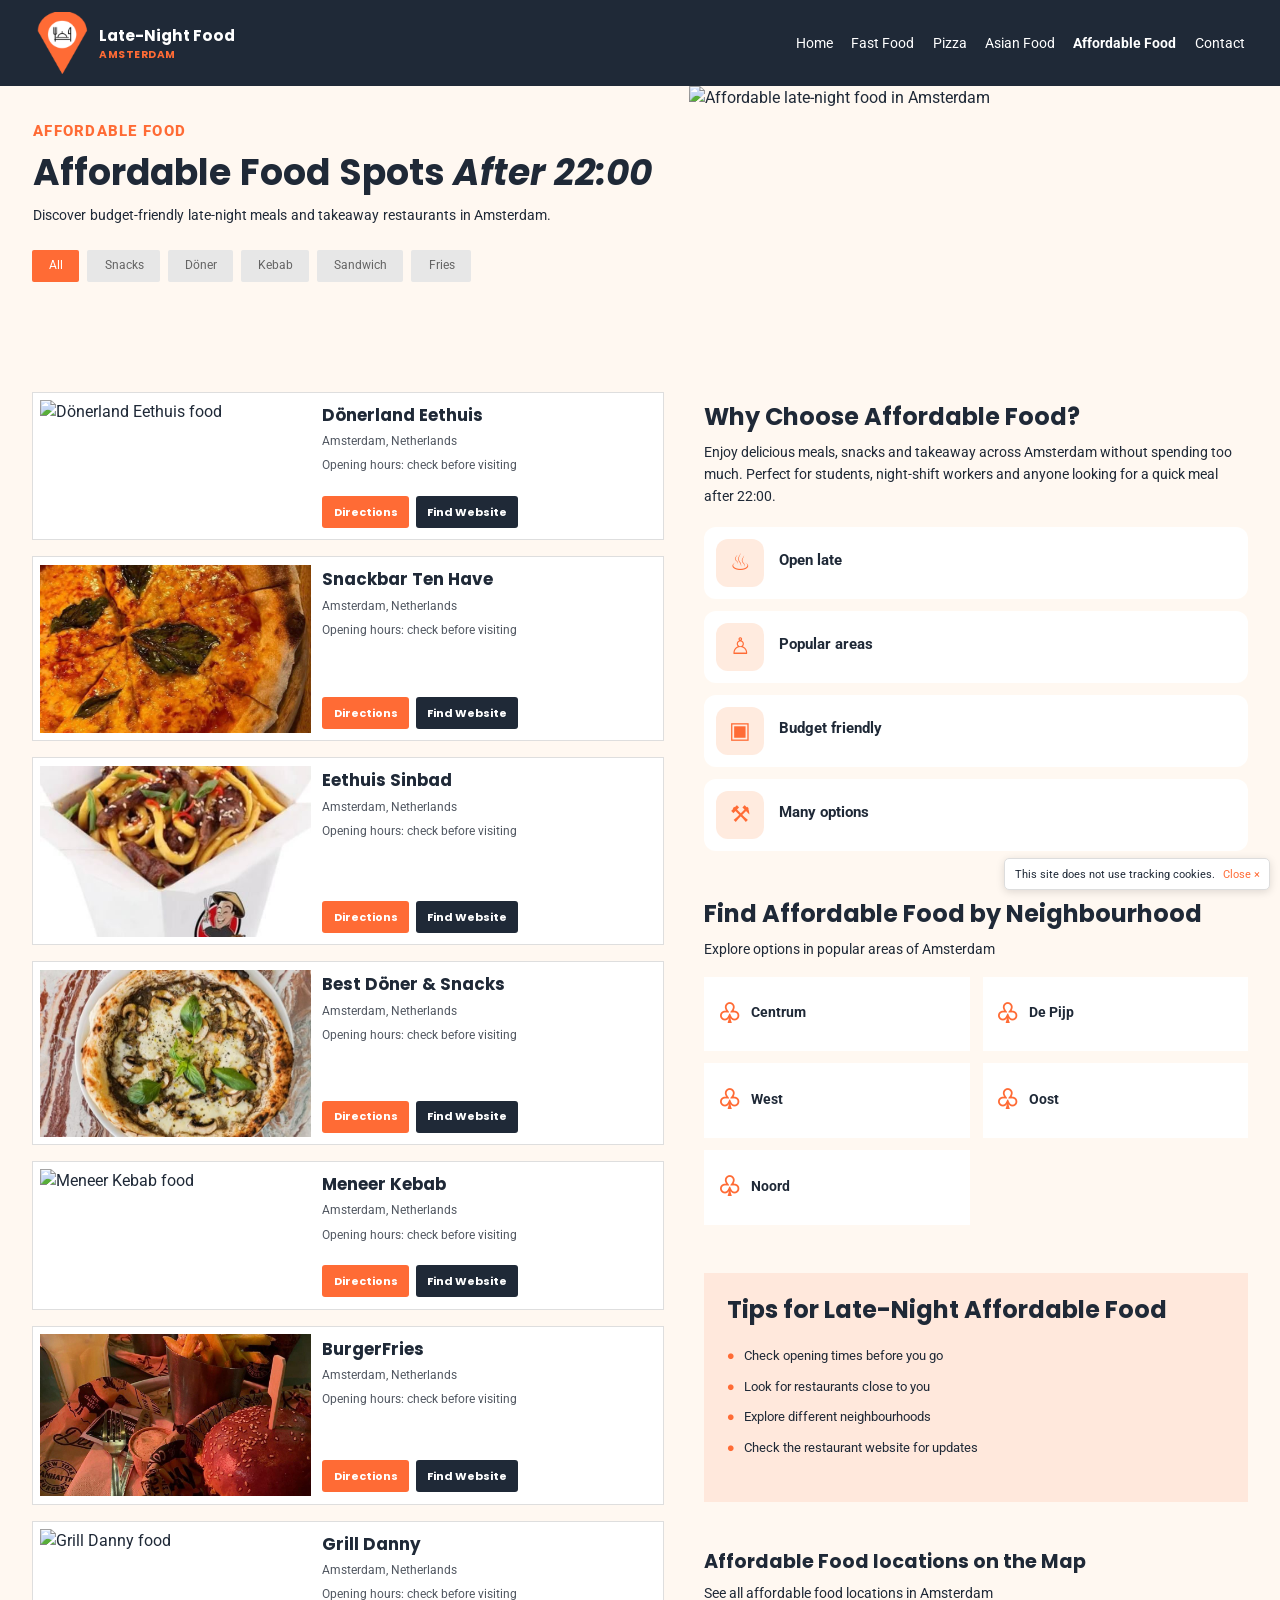
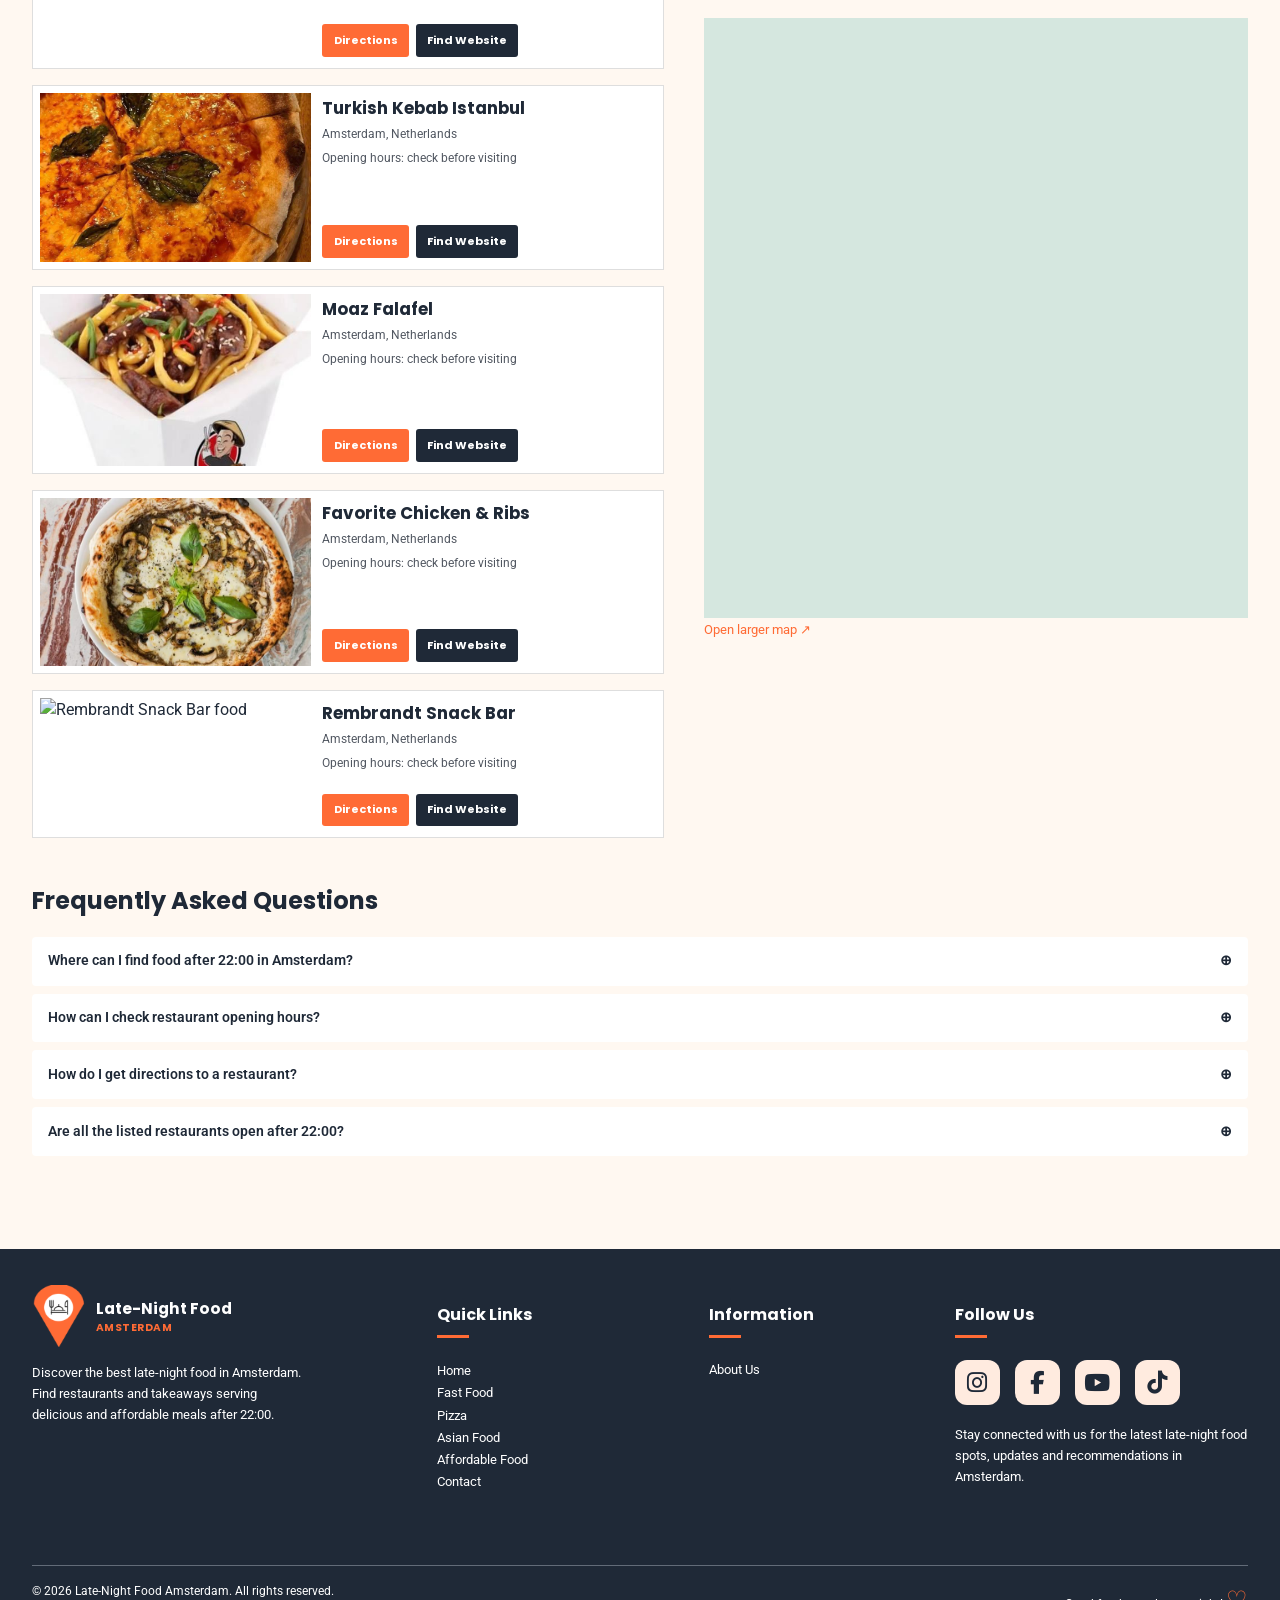
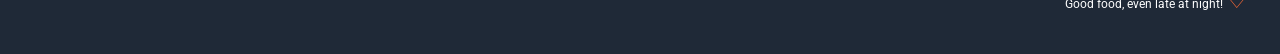
==== commit df262b0e: "Updated all website pages and fixed HTML and CSS" ====
--- a/affordable.html
+++ b/affordable.html
@@ -9,18 +9,21 @@
     <meta name="keywords" content="Amsterdam, late-night, food, restaurants, neighbourhoods">
     <meta name="viewport" content="width=device-width, initial-scale=1.0">
     <title>Affordable Food | Late-Night Food Amsterdam</title>
-    <link rel="icon" href="img/logo.svg" type="image/svg+xml">
+    <link rel="icon" href="img/logo.png" type="image/png">
     <link rel="preconnect" href="https://fonts.googleapis.com">
     <link rel="preconnect" href="https://fonts.gstatic.com" crossorigin>
     <link
         href="https://fonts.googleapis.com/css2?family=Poppins:wght@400;500;600;700;800&amp;family=Roboto:wght@400;500;700&amp;display=swap"
         rel="stylesheet" type="text/css">
     <link rel="stylesheet" href="css/style.css" type="text/css">
+    <link rel="stylesheet"
+      href="https://cdnjs.cloudflare.com/ajax/libs/font-awesome/6.7.2/css/all.min.css">
+      
 </head>
 
 <body>
     <header class="site-header">
-        <section class="header-inner"><a class="brand" href="index.html"><img src="img/logo.svg"
+        <section class="header-inner"><a class="brand" href="index.html"><img src="img/logo.png"
                     alt="Late-Night Food Amsterdam pin logo" title="Late-Night Food Amsterdam" width="54"
                     height="60"><span>Late-Night Food<small>AMSTERDAM</small></span></a><input type="checkbox"
                 id="menu-toggle" class="menu-toggle" aria-label="Toggle menu"><label for="menu-toggle"
@@ -41,19 +44,22 @@
         <section class="detail-top">
             <section class="detail-heading">
                 <p class="section-kicker">AFFORDABLE FOOD</p>
-                <h1>Affordable Food Spots</h1>
+                <h1>Affordable Food Spots <em>After 22:00</em></h1>
                 <p>Discover budget-friendly late-night meals and takeaway restaurants in Amsterdam.</p>
                 <nav class="filter-chips" aria-label="Food types"><a href="#restaurants">All</a><a
                         href="#restaurants">Snacks</a><a href="#restaurants">Döner</a><a href="#restaurants">Kebab</a><a
                         href="#restaurants">Sandwich</a><a href="#restaurants">Fries</a></nav>
             </section>
-            <figure class="detail-banner">{img(c["hero"],title+" food hero")}</figure>
+            <figure class="detail-banner">
+                <img src="img/affordable-1.jpg" alt="Affordable late-night food in Amsterdam" title="Affordable food in Amsterdam">
+                <figcaption class="sr-only">Affordable late-night food in Amsterdam</figcaption>
+            </figure>
         </section>
         <section class="detail-columns">
             <section class="restaurant-list" id="restaurants">
                 <article class="restaurant-row">
                     <figure><img src="img/affordable-1.jpg" alt="Dönerland Eethuis food" title="Dönerland Eethuis food"
-                            class="" loading="lazy"></figure>
+                            loading="lazy"></figure>
                     <section class="restaurant-details">
                         <h2>Dönerland Eethuis</h2>
                         <p>Amsterdam, Netherlands</p>
@@ -62,12 +68,12 @@
                                 href="https://www.google.com/maps/search/?api=1&amp;query=D%C3%B6nerland%20Eethuis%20Amsterdam"
                                 target="_blank" rel="noopener noreferrer">Directions</a><a class="btn-dark"
                                 href="https://www.google.com/search?q=D%C3%B6nerland%20Eethuis%20Amsterdam+restaurant+website"
-                                target="_blank" rel="noopener noreferrer">Website</a></nav>
+                                target="_blank" rel="noopener noreferrer">Find Website</a></nav>
                     </section>
                 </article>
                 <article class="restaurant-row">
                     <figure><img src="img/affordable-2.jpg" alt="Snackbar Ten Have food" title="Snackbar Ten Have food"
-                            class="" loading="lazy"></figure>
+                            loading="lazy"></figure>
                     <section class="restaurant-details">
                         <h2>Snackbar Ten Have</h2>
                         <p>Amsterdam, Netherlands</p>
@@ -76,12 +82,12 @@
                                 href="https://www.google.com/maps/search/?api=1&amp;query=Snackbar%20Ten%20Have%20Amsterdam"
                                 target="_blank" rel="noopener noreferrer">Directions</a><a class="btn-dark"
                                 href="https://www.google.com/search?q=Snackbar%20Ten%20Have%20Amsterdam+restaurant+website"
-                                target="_blank" rel="noopener noreferrer">Website</a></nav>
+                                target="_blank" rel="noopener noreferrer">Find Website</a></nav>
                     </section>
                 </article>
                 <article class="restaurant-row">
                     <figure><img src="img/affordable-3.jpg" alt="Eethuis Sinbad food" title="Eethuis Sinbad food"
-                            class="" loading="lazy"></figure>
+                            loading="lazy"></figure>
                     <section class="restaurant-details">
                         <h2>Eethuis Sinbad</h2>
                         <p>Amsterdam, Netherlands</p>
@@ -90,12 +96,12 @@
                                 href="https://www.google.com/maps/search/?api=1&amp;query=Eethuis%20Sinbad%20Amsterdam"
                                 target="_blank" rel="noopener noreferrer">Directions</a><a class="btn-dark"
                                 href="https://www.google.com/search?q=Eethuis%20Sinbad%20Amsterdam+restaurant+website"
-                                target="_blank" rel="noopener noreferrer">Website</a></nav>
+                                target="_blank" rel="noopener noreferrer">Find Website</a></nav>
                     </section>
                 </article>
                 <article class="restaurant-row">
                     <figure><img src="img/affordable-4.jpg" alt="Best Döner &amp; Snacks food"
-                            title="Best Döner &amp; Snacks food" class="" loading="lazy"></figure>
+                            title="Best Döner &amp; Snacks food" loading="lazy"></figure>
                     <section class="restaurant-details">
                         <h2>Best Döner &amp; Snacks</h2>
                         <p>Amsterdam, Netherlands</p>
@@ -105,11 +111,11 @@
                                 href="https://www.google.com/maps/search/?api=1&amp;query=Best%20D%C3%B6ner%20%26%20Snacks%20Amsterdam"
                                 target="_blank" rel="noopener noreferrer">Directions</a><a class="btn-dark"
                                 href="https://www.google.com/search?q=Best%20D%C3%B6ner%20%26%20Snacks%20Amsterdam+restaurant+website"
-                                target="_blank" rel="noopener noreferrer">Website</a></nav>
-                    </section>
-                </article>
-                <article class="restaurant-row">
-                    <figure><img src="img/affordable-5.jpg" alt="Meneer Kebab food" title="Meneer Kebab food" class=""
+                                target="_blank" rel="noopener noreferrer">Find Website</a></nav>
+                    </section>
+                </article>
+                <article class="restaurant-row">
+                    <figure><img src="img/affordable-5.jpg" alt="Meneer Kebab food" title="Meneer Kebab food"
                             loading="lazy"></figure>
                     <section class="restaurant-details">
                         <h2>Meneer Kebab</h2>
@@ -119,11 +125,11 @@
                                 href="https://www.google.com/maps/search/?api=1&amp;query=Meneer%20Kebab%20Amsterdam"
                                 target="_blank" rel="noopener noreferrer">Directions</a><a class="btn-dark"
                                 href="https://www.google.com/search?q=Meneer%20Kebab%20Amsterdam+restaurant+website"
-                                target="_blank" rel="noopener noreferrer">Website</a></nav>
-                    </section>
-                </article>
-                <article class="restaurant-row">
-                    <figure><img src="img/affordable-6.jpg" alt="BurgerFries food" title="BurgerFries food" class=""
+                                target="_blank" rel="noopener noreferrer">Find Website</a></nav>
+                    </section>
+                </article>
+                <article class="restaurant-row">
+                    <figure><img src="img/affordable-6.jpg" alt="BurgerFries food" title="BurgerFries food"
                             loading="lazy"></figure>
                     <section class="restaurant-details">
                         <h2>BurgerFries</h2>
@@ -133,11 +139,11 @@
                                 href="https://www.google.com/maps/search/?api=1&amp;query=BurgerFries%20Amsterdam"
                                 target="_blank" rel="noopener noreferrer">Directions</a><a class="btn-dark"
                                 href="https://www.google.com/search?q=BurgerFries%20Amsterdam+restaurant+website"
-                                target="_blank" rel="noopener noreferrer">Website</a></nav>
-                    </section>
-                </article>
-                <article class="restaurant-row">
-                    <figure><img src="img/affordable-1.jpg" alt="Grill Danny food" title="Grill Danny food" class=""
+                                target="_blank" rel="noopener noreferrer">Find Website</a></nav>
+                    </section>
+                </article>
+                <article class="restaurant-row">
+                    <figure><img src="img/affordable-1.jpg" alt="Grill Danny food" title="Grill Danny food"
                             loading="lazy"></figure>
                     <section class="restaurant-details">
                         <h2>Grill Danny</h2>
@@ -147,12 +153,12 @@
                                 href="https://www.google.com/maps/search/?api=1&amp;query=Grill%20Danny%20Amsterdam"
                                 target="_blank" rel="noopener noreferrer">Directions</a><a class="btn-dark"
                                 href="https://www.google.com/search?q=Grill%20Danny%20Amsterdam+restaurant+website"
-                                target="_blank" rel="noopener noreferrer">Website</a></nav>
+                                target="_blank" rel="noopener noreferrer">Find Website</a></nav>
                     </section>
                 </article>
                 <article class="restaurant-row">
                     <figure><img src="img/affordable-2.jpg" alt="Turkish Kebab Istanbul food"
-                            title="Turkish Kebab Istanbul food" class="" loading="lazy"></figure>
+                            title="Turkish Kebab Istanbul food" loading="lazy"></figure>
                     <section class="restaurant-details">
                         <h2>Turkish Kebab Istanbul</h2>
                         <p>Amsterdam, Netherlands</p>
@@ -162,11 +168,11 @@
                                 href="https://www.google.com/maps/search/?api=1&amp;query=Turkish%20Kebab%20Istanbul%20Amsterdam"
                                 target="_blank" rel="noopener noreferrer">Directions</a><a class="btn-dark"
                                 href="https://www.google.com/search?q=Turkish%20Kebab%20Istanbul%20Amsterdam+restaurant+website"
-                                target="_blank" rel="noopener noreferrer">Website</a></nav>
-                    </section>
-                </article>
-                <article class="restaurant-row">
-                    <figure><img src="img/affordable-3.jpg" alt="Moaz Falafel food" title="Moaz Falafel food" class=""
+                                target="_blank" rel="noopener noreferrer">Find Website</a></nav>
+                    </section>
+                </article>
+                <article class="restaurant-row">
+                    <figure><img src="img/affordable-3.jpg" alt="Moaz Falafel food" title="Moaz Falafel food"
                             loading="lazy"></figure>
                     <section class="restaurant-details">
                         <h2>Moaz Falafel</h2>
@@ -176,12 +182,12 @@
                                 href="https://www.google.com/maps/search/?api=1&amp;query=Moaz%20Falafel%20Amsterdam"
                                 target="_blank" rel="noopener noreferrer">Directions</a><a class="btn-dark"
                                 href="https://www.google.com/search?q=Moaz%20Falafel%20Amsterdam+restaurant+website"
-                                target="_blank" rel="noopener noreferrer">Website</a></nav>
+                                target="_blank" rel="noopener noreferrer">Find Website</a></nav>
                     </section>
                 </article>
                 <article class="restaurant-row">
                     <figure><img src="img/affordable-4.jpg" alt="Favorite Chicken &amp; Ribs food"
-                            title="Favorite Chicken &amp; Ribs food" class="" loading="lazy"></figure>
+                            title="Favorite Chicken &amp; Ribs food" loading="lazy"></figure>
                     <section class="restaurant-details">
                         <h2>Favorite Chicken &amp; Ribs</h2>
                         <p>Amsterdam, Netherlands</p>
@@ -191,12 +197,12 @@
                                 href="https://www.google.com/maps/search/?api=1&amp;query=Favorite%20Chicken%20%26%20Ribs%20Amsterdam"
                                 target="_blank" rel="noopener noreferrer">Directions</a><a class="btn-dark"
                                 href="https://www.google.com/search?q=Favorite%20Chicken%20%26%20Ribs%20Amsterdam+restaurant+website"
-                                target="_blank" rel="noopener noreferrer">Website</a></nav>
+                                target="_blank" rel="noopener noreferrer">Find Website</a></nav>
                     </section>
                 </article>
                 <article class="restaurant-row">
                     <figure><img src="img/affordable-5.jpg" alt="Rembrandt Snack Bar food"
-                            title="Rembrandt Snack Bar food" class="" loading="lazy"></figure>
+                            title="Rembrandt Snack Bar food" loading="lazy"></figure>
                     <section class="restaurant-details">
                         <h2>Rembrandt Snack Bar</h2>
                         <p>Amsterdam, Netherlands</p>
@@ -205,7 +211,7 @@
                                 href="https://www.google.com/maps/search/?api=1&amp;query=Rembrandt%20Snack%20Bar%20Amsterdam"
                                 target="_blank" rel="noopener noreferrer">Directions</a><a class="btn-dark"
                                 href="https://www.google.com/search?q=Rembrandt%20Snack%20Bar%20Amsterdam+restaurant+website"
-                                target="_blank" rel="noopener noreferrer">Website</a></nav>
+                                target="_blank" rel="noopener noreferrer">Find Website</a></nav>
                     </section>
                 </article>
             </section>
@@ -278,7 +284,7 @@
     </main>
     <footer class="site-footer">
         <section class="footer-inner">
-            <section class="footer-about"><a class="brand" href="index.html"><img src="img/logo.svg" alt="Food pin logo"
+            <section class="footer-about"><a class="brand" href="index.html"><img src="img/logo.png" alt="Food pin logo"
                         title="Late-Night Food" width="54" height="60"><span>Late-Night
                         Food<small>AMSTERDAM</small></span></a>
                 <p>Discover the best late-night food in Amsterdam. Find restaurants and takeaways serving delicious and
@@ -302,11 +308,41 @@
                 <p><a href="index.html#about">About Us</a></p>
             </section>
             <section>
-                <h2>Follow Us</h2>
-                <p class="socials">📷 🌐 ▶ ♪</p>
-                <p>Stay connected with us for the latest late-night food spots, updates and recommendations in
-                    Amsterdam.</p>
-            </section>
+    <h2>Follow Us</h2>
+
+    <p class="socials">
+        <a href="https://www.instagram.com/late_night_food_in_amsterdam?xtok=aW12a2M1NmpsdDB4&amp;utm_source=qr"
+           target="_blank" rel="noopener noreferrer"
+           aria-label="Instagram">
+            <i class="fa-brands fa-instagram" aria-hidden="true"></i>
+        </a>
+
+        <a href="https://www.facebook.com/share/18cjVKNwvF/?mibextid=wwXIfr"
+           target="_blank" rel="noopener noreferrer"
+           aria-label="Facebook">
+            <i class="fa-brands fa-facebook-f" aria-hidden="true"></i>
+        </a>
+
+        <a href="https://www.youtube.com/@fueharochannel6216"
+           target="_blank" rel="noopener noreferrer"
+           aria-label="YouTube">
+            <i class="fa-brands fa-youtube" aria-hidden="true"></i>
+        </a>
+
+        <a href="https://www.tiktok.com/@xyatcd?_r=1&amp;_t=ZN-9Auv4hte4yk"
+           target="_blank" rel="noopener noreferrer"
+           aria-label="TikTok">
+            <i class="fa-brands fa-tiktok" aria-hidden="true"></i>
+        </a>
+    </p>
+
+    <p>
+        Stay connected with us for the latest late-night
+        food spots, updates and recommendations in Amsterdam.
+    </p>
+</section>
+
+
         </section>
         <section class="footer-bottom">
             <p>&copy; 2026 Late-Night Food Amsterdam. All rights reserved.</p>
--- a/css/style.css
+++ b/css/style.css
@@ -425,8 +425,30 @@
 }
 
 .socials {
-    color: var(--orange);
-    font-size: 1.25rem
+    display: flex;
+    gap: 15px;
+    margin-top: 15px;
+    margin-bottom: 20px;
+}
+
+.socials a {
+    display: flex;
+    align-items: center;
+    justify-content: center;
+    width: 45px;
+    height: 45px;
+    background: #ffebdf;
+    color: #1f2937;
+    border-radius: 12px;
+    font-size: 23px;
+    text-decoration: none;
+    transition: 0.3s;
+}
+
+.socials a:hover {
+    background: #ff6b35;
+    color: white;
+    transform: translateY(-3px);
 }
 
 .footer-bottom {
@@ -631,30 +653,53 @@
 }
 
 .feature-icons {
-    display: grid;
-    grid-template-columns: repeat(3, 1fr);
-    gap: .7rem;
-    margin-top: 1.2rem
+    display: flex;
+    flex-direction: column;
+    gap: 12px;
+    margin-top: 20px;
+    margin-bottom: 24px;
 }
 
 .feature-icons article {
-    text-align: center
-}
-
-.feature-icons span {
-    display: flex;
+    display: flex;
+    align-items: center;
+    gap: 15px;
+    background: #ffffff;
+    padding: 12px;
+    border-radius: 12px;
+    text-align: left;
+}
+
+.feature-icons article > span {
+    display: flex;
+    align-items: center;
     justify-content: center;
-    align-items: center;
+    width: 48px;
+    height: 48px;
+    flex-shrink: 0;
     background: #ffebdf;
-    color: var(--orange);
-    font-size: 2.5rem;
-    height: 100px
+    color: #ff6b35;
+    border-radius: 12px;
+    font-size: 23px;
+}
+
+.feature-icons article section {
+    flex: 1;
 }
 
 .feature-icons strong {
     display: block;
-    font-size: .76rem;
-    padding-top: .5rem
+    font-size: 15px;
+    color: #1f2937;
+    padding: 0;
+    margin-bottom: 5px;
+}
+
+.feature-icons article p {
+    font-size: 13px;
+    color: #4b5563;
+    margin: 0;
+    line-height: 1.5;
 }
 
 .neighbourhood-grid {
@@ -711,7 +756,7 @@
 .map-block iframe {
     display: block;
     width: 100%;
-    height: 365px;
+    height: 600px;
     border: 0;
     background: #d5e7df
 }
@@ -1343,14 +1388,73 @@
     min-height: 170px;
 }
 h1 {
-    font-size: 48px !important;
+    font-size: clamp(1.8rem, 4vw, 3rem);
     line-height: 1.2;
     max-width: 650px;
     width: 100%;
-    white-space: normal !important;
+    white-space: normal;
     overflow-wrap: break-word;
 }
 
 h1 em {
     font-size: inherit;
-}+}
+.neighbourhood-grid i {
+    color: #FF6B35;
+    font-size: 28px;
+    width: 35px;
+    text-align: center;
+}
+
+.detail-banner video {
+    width: 100%;
+    max-width: 100%;
+    height: 100%;
+    object-fit: cover;
+    display: block;
+    border-radius: 12px;
+    margin-top: 15px;
+}
+/* Responsive refinements: preserve the desktop design without mobile overflow */
+.detail-top, .detail-columns, .contact-columns, .restaurant-row {
+    min-width: 0;
+}
+.detail-top > *, .detail-columns > *, .contact-columns > *, .restaurant-row > * {
+    min-width: 0;
+}
+.detail-banner video {
+    max-height: 295px;
+}
+.areas-row .area-card video {
+    filter: brightness(.73);
+}
+@media (max-width: 768px) {
+    h1 {
+        font-size: clamp(1.45rem, 5vw, 2rem);
+    }
+    .detail-banner video {
+        height: 190px;
+        margin-top: 0;
+    }
+    .category img {
+        width: 100%;
+        height: auto;
+    }
+    .restaurant-row {
+        grid-template-columns: minmax(0, 44%) minmax(0, 56%);
+    }
+    .restaurant-buttons {
+        flex-wrap: wrap;
+    }
+}
+@media (max-width: 430px) {
+    .detail-banner video {
+        height: 160px;
+    }
+    .restaurant-details {
+        overflow-wrap: anywhere;
+    }
+    .contact-methods {
+        grid-template-columns: repeat(3, minmax(0, 1fr));
+    }
+}
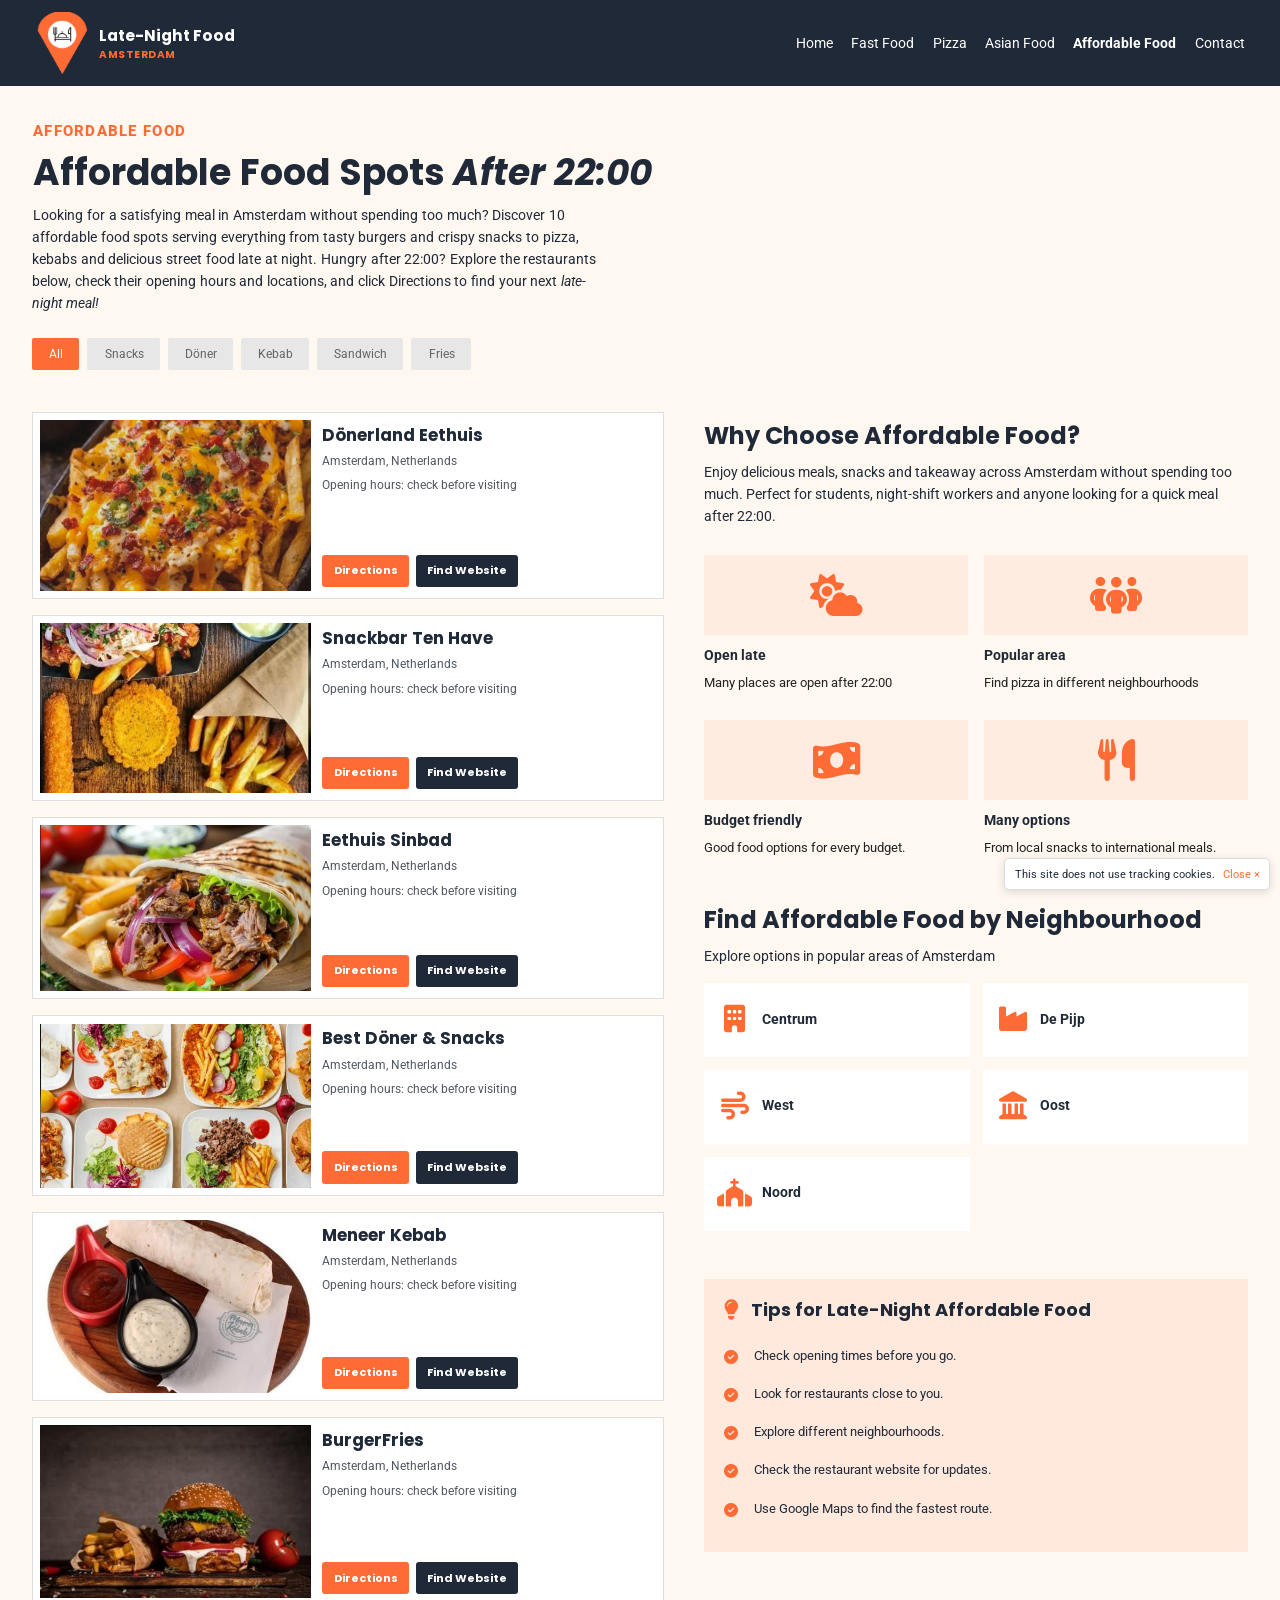
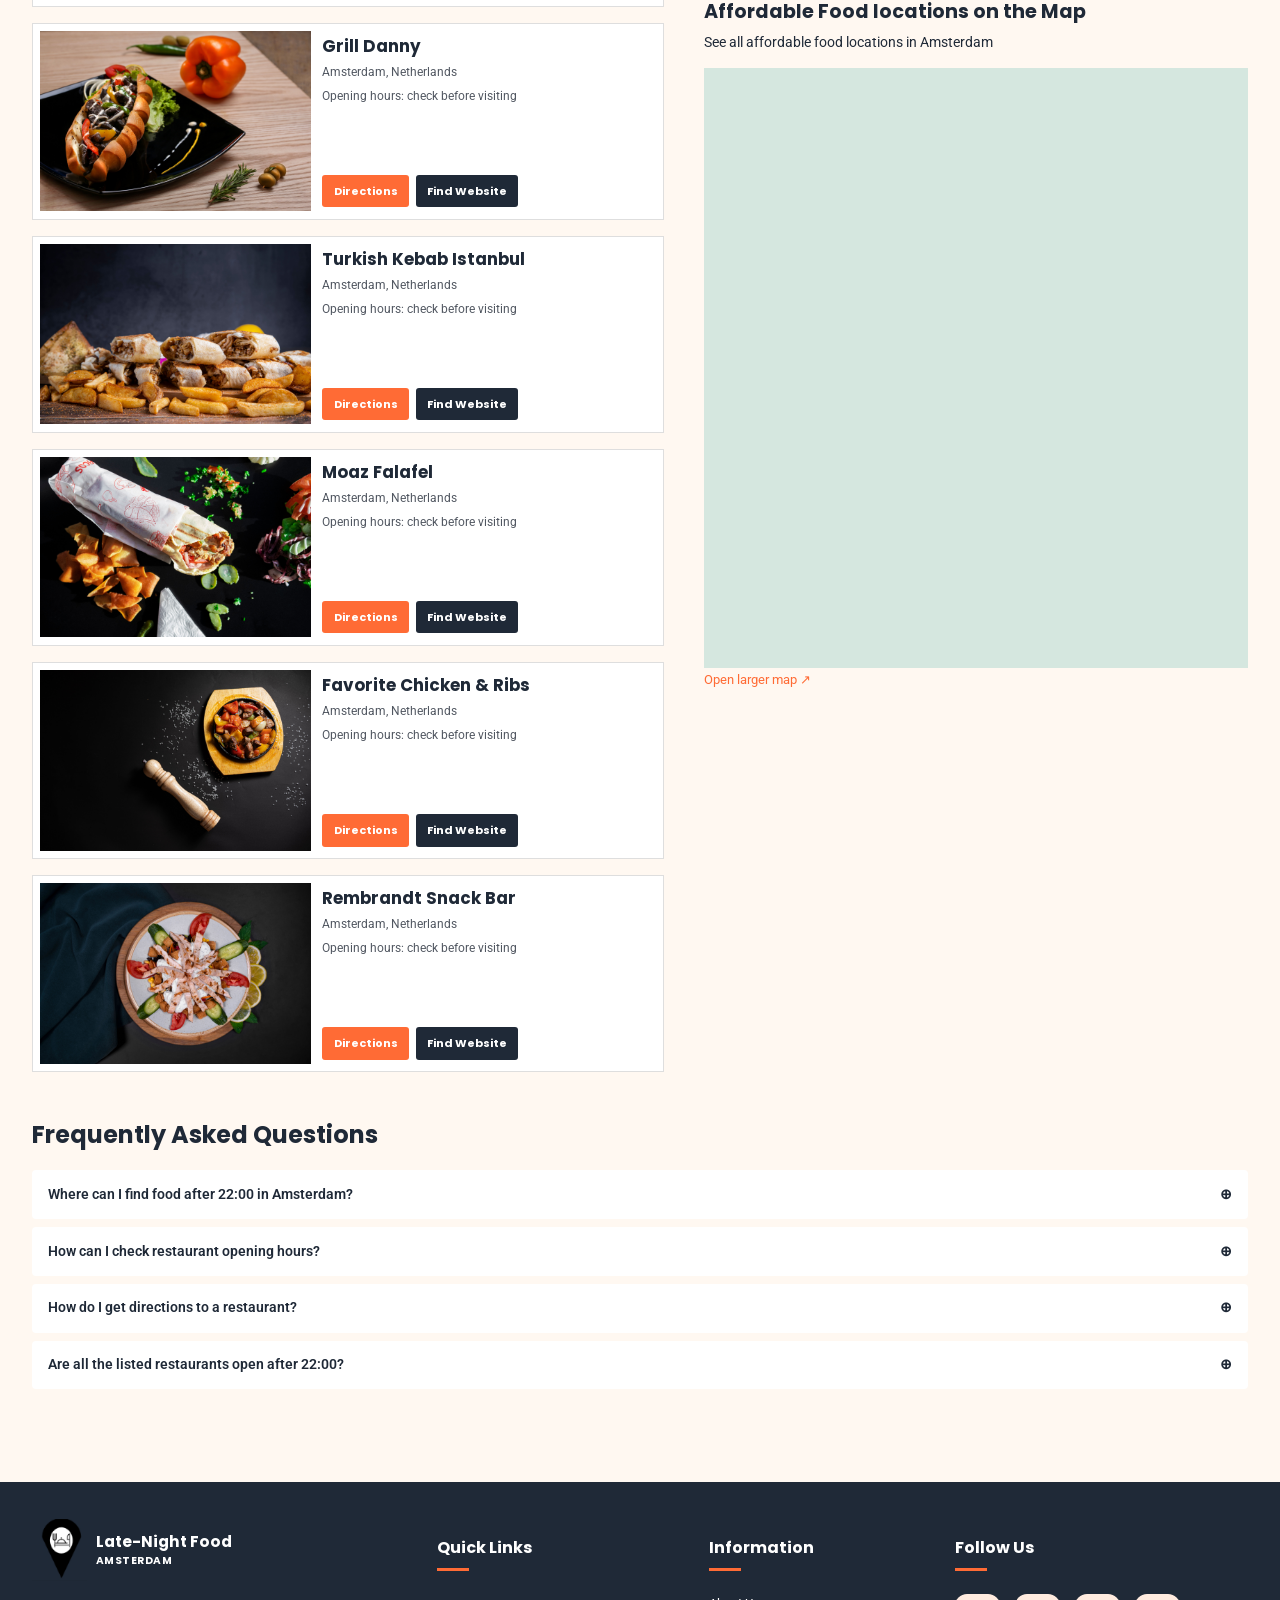
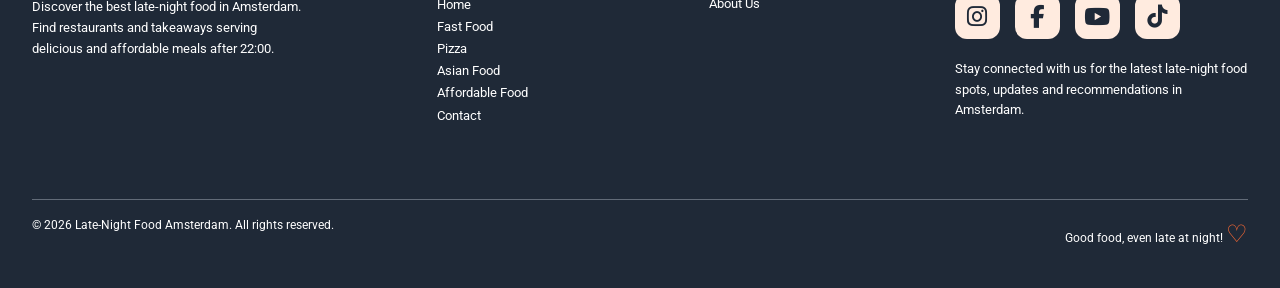
==== commit c16ad7b6: "Update" ====
--- a/affordable.html
+++ b/affordable.html
@@ -9,7 +9,7 @@
     <meta name="keywords" content="Amsterdam, late-night, food, restaurants, neighbourhoods">
     <meta name="viewport" content="width=device-width, initial-scale=1.0">
     <title>Affordable Food | Late-Night Food Amsterdam</title>
-    <link rel="icon" href="img/logo.png" type="image/png">
+ <link rel="icon" type="image/svg+xml" href="design/favicon.svg">
     <link rel="preconnect" href="https://fonts.googleapis.com">
     <link rel="preconnect" href="https://fonts.gstatic.com" crossorigin>
     <link
@@ -45,15 +45,29 @@
             <section class="detail-heading">
                 <p class="section-kicker">AFFORDABLE FOOD</p>
                 <h1>Affordable Food Spots <em>After 22:00</em></h1>
-                <p>Discover budget-friendly late-night meals and takeaway restaurants in Amsterdam.</p>
+                <p>
+    Looking for a satisfying meal in Amsterdam without spending too much?
+    Discover 10 affordable food spots serving everything from tasty burgers
+    and crispy snacks to pizza, kebabs and delicious street food late at night.
+    Hungry after 22:00? Explore the restaurants below, check their opening
+    hours and locations, and click Directions to find your next
+    <em>late-night meal!</em>
+</p>
                 <nav class="filter-chips" aria-label="Food types"><a href="#restaurants">All</a><a
                         href="#restaurants">Snacks</a><a href="#restaurants">Döner</a><a href="#restaurants">Kebab</a><a
                         href="#restaurants">Sandwich</a><a href="#restaurants">Fries</a></nav>
             </section>
-            <figure class="detail-banner">
-                <img src="img/affordable-1.jpg" alt="Affordable late-night food in Amsterdam" title="Affordable food in Amsterdam">
-                <figcaption class="sr-only">Affordable late-night food in Amsterdam</figcaption>
-            </figure>
+           <figure class="detail-banner">
+    <video autoplay muted loop playsinline
+           title="Affordable late-night food in Amsterdam">
+        <source src="media/affordable-hero.mp4" type="video/mp4">
+        Your browser does not support the video tag.
+    </video>
+
+    <figcaption class="sr-only">
+        Affordable late-night food in Amsterdam
+    </figcaption>
+</figure>
         </section>
         <section class="detail-columns">
             <section class="restaurant-list" id="restaurants">
@@ -143,7 +157,7 @@
                     </section>
                 </article>
                 <article class="restaurant-row">
-                    <figure><img src="img/affordable-1.jpg" alt="Grill Danny food" title="Grill Danny food"
+                    <figure><img src="img/affordable-7.jpg" alt="Grill Danny food" title="Grill Danny food"
                             loading="lazy"></figure>
                     <section class="restaurant-details">
                         <h2>Grill Danny</h2>
@@ -157,7 +171,7 @@
                     </section>
                 </article>
                 <article class="restaurant-row">
-                    <figure><img src="img/affordable-2.jpg" alt="Turkish Kebab Istanbul food"
+                    <figure><img src="img/affordable-8.jpg" alt="Turkish Kebab Istanbul food"
                             title="Turkish Kebab Istanbul food" loading="lazy"></figure>
                     <section class="restaurant-details">
                         <h2>Turkish Kebab Istanbul</h2>
@@ -172,7 +186,7 @@
                     </section>
                 </article>
                 <article class="restaurant-row">
-                    <figure><img src="img/affordable-3.jpg" alt="Moaz Falafel food" title="Moaz Falafel food"
+                    <figure><img src="img/affordable-9.jpg" alt="Moaz Falafel food" title="Moaz Falafel food"
                             loading="lazy"></figure>
                     <section class="restaurant-details">
                         <h2>Moaz Falafel</h2>
@@ -186,7 +200,7 @@
                     </section>
                 </article>
                 <article class="restaurant-row">
-                    <figure><img src="img/affordable-4.jpg" alt="Favorite Chicken &amp; Ribs food"
+                    <figure><img src="img/affordable-10.jpg" alt="Favorite Chicken &amp; Ribs food"
                             title="Favorite Chicken &amp; Ribs food" loading="lazy"></figure>
                     <section class="restaurant-details">
                         <h2>Favorite Chicken &amp; Ribs</h2>
@@ -201,7 +215,7 @@
                     </section>
                 </article>
                 <article class="restaurant-row">
-                    <figure><img src="img/affordable-5.jpg" alt="Rembrandt Snack Bar food"
+                    <figure><img src="img/affordable-11.jpg" alt="Rembrandt Snack Bar food"
                             title="Rembrandt Snack Bar food" loading="lazy"></figure>
                     <section class="restaurant-details">
                         <h2>Rembrandt Snack Bar</h2>
@@ -220,37 +234,95 @@
                     <h2>Why Choose Affordable Food?</h2>
                     <p>Enjoy delicious meals, snacks and takeaway across Amsterdam without spending too much. Perfect
                         for students, night-shift workers and anyone looking for a quick meal after 22:00.</p>
-                    <section class="feature-icons">
-                        <article><span aria-hidden="true">♨</span><strong>Open late</strong></article>
-                        <article><span aria-hidden="true">♙</span><strong>Popular areas</strong></article>
-                        <article><span aria-hidden="true">▣</span><strong>Budget friendly</strong></article>
-                        <article><span aria-hidden="true">⚒</span><strong>Many options</strong></article>
-                    </section>
+                   <section class="feature-icons affordable-features">
+    <article>
+        <span aria-hidden="true">
+      <i class="fa-solid fa-cloud-sun"></i>
+        </span>
+        <strong>Open late</strong>
+        <p>Many places are open after 22:00</p>
+    </article>
+
+    <article>
+        <span aria-hidden="true">
+            <i class="fa-solid fa-people-group"></i>
+        </span>
+        <strong>Popular area</strong>
+        <p>Find pizza in different neighbourhoods</p>
+    </article>
+
+    <article>
+        <span aria-hidden="true">
+            <i class="fa-solid fa-money-bill-wave"></i>
+        </span>
+        <strong>Budget friendly</strong>
+        <p>Good food options for every budget.</p>
+    </article>
+
+    <article>
+        <span aria-hidden="true">
+            <i class="fa-solid fa-utensils"></i>
+        </span>
+        <strong>Many options</strong>
+        <p>From local snacks to international meals.</p>
+    </article>
+</section>
                 </section>
+               <!-- NEIGHBOURHOODS WITH NEW ICONS -->
                 <section class="neighbourhood-block">
+
                     <h2>Find Affordable Food by Neighbourhood</h2>
+
                     <p>Explore options in popular areas of Amsterdam</p>
-                    <section class="neighbourhood-grid"><a
-                            href="https://www.google.com/maps/search/?api=1&amp;query=Affordable%20Food%20Centrum%20Amsterdam"
-                            target="_blank" rel="noopener noreferrer"><span>♧</span> Centrum</a><a
-                            href="https://www.google.com/maps/search/?api=1&amp;query=Affordable%20Food%20De%20Pijp%20Amsterdam"
-                            target="_blank" rel="noopener noreferrer"><span>♧</span> De Pijp</a><a
-                            href="https://www.google.com/maps/search/?api=1&amp;query=Affordable%20Food%20West%20Amsterdam"
-                            target="_blank" rel="noopener noreferrer"><span>♧</span> West</a><a
-                            href="https://www.google.com/maps/search/?api=1&amp;query=Affordable%20Food%20Oost%20Amsterdam"
-                            target="_blank" rel="noopener noreferrer"><span>♧</span> Oost</a><a
-                            href="https://www.google.com/maps/search/?api=1&amp;query=Affordable%20Food%20Noord%20Amsterdam"
-                            target="_blank" rel="noopener noreferrer"><span>♧</span> Noord</a></section>
+
+                    <section class="neighbourhood-grid">
+
+                        <a href="https://www.google.com/maps/search/?api=1&amp;query=Fast%20Food%20Centrum%20Amsterdam"
+                            target="_blank" rel="noopener noreferrer">
+                            <span><i class="fa-solid fa-building" aria-hidden="true"></i></span>
+                            Centrum
+                        </a>
+
+                        <a href="https://www.google.com/maps/search/?api=1&amp;query=Fast%20Food%20De%20Pijp%20Amsterdam"
+                            target="_blank" rel="noopener noreferrer">
+                            <span><i class="fa-solid fa-industry" aria-hidden="true"></i></span>
+                            De Pijp
+                        </a>
+
+                        <a href="https://www.google.com/maps/search/?api=1&amp;query=Fast%20Food%20West%20Amsterdam"
+                            target="_blank" rel="noopener noreferrer">
+                            <span><i class="fa-solid fa-wind" aria-hidden="true"></i></span>
+                            West
+                        </a>
+
+                        <a href="https://www.google.com/maps/search/?api=1&amp;query=Fast%20Food%20Oost%20Amsterdam"
+                            target="_blank" rel="noopener noreferrer">
+                            <span><i class="fa-solid fa-landmark" aria-hidden="true"></i></span>
+                            Oost
+                        </a>
+
+                        <a href="https://www.google.com/maps/search/?api=1&amp;query=Fast%20Food%20Noord%20Amsterdam"
+                            target="_blank" rel="noopener noreferrer">
+                            <span><i class="fa-solid fa-church" aria-hidden="true"></i></span>
+                            Noord
+                        </a>
+
+                    </section>
                 </section>
-                <section class="tips-panel">
-                    <h2>Tips for Late-Night Affordable Food</h2>
-                    <ul>
-                        <li>Check opening times before you go</li>
-                        <li>Look for restaurants close to you</li>
-                        <li>Explore different neighbourhoods</li>
-                        <li>Check the restaurant website for updates</li>
-                    </ul>
-                </section>
+               <section class="tips-panel affordable-tips">
+    <h2>
+        <i class="fa-solid fa-lightbulb" aria-hidden="true"></i>
+        Tips for Late-Night Affordable Food
+    </h2>
+
+    <ul>
+        <li>Check opening times before you go.</li>
+        <li>Look for restaurants close to you.</li>
+        <li>Explore different neighbourhoods.</li>
+        <li>Check the restaurant website for updates.</li>
+        <li>Use Google Maps to find the fastest route.</li>
+    </ul>
+</section>
                 <section class="map-block">
                     <h3>Affordable Food locations on the Map</h3>
                     <p>See all affordable food locations in Amsterdam</p><iframe title="Map of Amsterdam restaurants"
@@ -284,7 +356,7 @@
     </main>
     <footer class="site-footer">
         <section class="footer-inner">
-            <section class="footer-about"><a class="brand" href="index.html"><img src="img/logo.png" alt="Food pin logo"
+            <section class="footer-about"><a class="brand" href="index.html"><img src="img/logofooter.png" alt="Food pin logo"
                         title="Late-Night Food" width="54" height="60"><span>Late-Night
                         Food<small>AMSTERDAM</small></span></a>
                 <p>Discover the best late-night food in Amsterdam. Find restaurants and takeaways serving delicious and
--- a/css/style.css
+++ b/css/style.css
@@ -423,6 +423,21 @@
     max-width: 275px;
     margin-top: 1rem
 }
+/* Footer logo */
+.site-footer .brand img {
+    filter: none;
+}
+
+/* Footer logo text */
+.site-footer .brand span {
+    color: #ffffff;
+    font-weight: 700;
+}
+
+/* AMSTERDAM text */
+.site-footer .brand small {
+    color: #ffffff;
+}
 
 .socials {
     display: flex;
@@ -652,35 +667,40 @@
     font-size: .89rem
 }
 
+
+/* Asian Food - Why Asian Food at Night */
+
 .feature-icons {
+    display: grid;
+    grid-template-columns: repeat(3, minmax(0, 1fr));
+    gap: 14px;
+    margin-top: 28px;
+    margin-bottom: 24px;
+}
+
+.feature-icons article {
     display: flex;
     flex-direction: column;
-    gap: 12px;
-    margin-top: 20px;
-    margin-bottom: 24px;
-}
-
-.feature-icons article {
-    display: flex;
-    align-items: center;
-    gap: 15px;
-    background: #ffffff;
-    padding: 12px;
-    border-radius: 12px;
+    align-items: stretch;
+    gap: 0;
+    background: transparent;
+    padding: 0;
+    border-radius: 0;
     text-align: left;
+    min-width: 0;
 }
 
 .feature-icons article > span {
     display: flex;
     align-items: center;
     justify-content: center;
-    width: 48px;
-    height: 48px;
-    flex-shrink: 0;
+    width: 100%;
+    height: 72px;
     background: #ffebdf;
     color: #ff6b35;
-    border-radius: 12px;
-    font-size: 23px;
+    border-radius: 0;
+    font-size: 42px;
+    margin-bottom: 8px;
 }
 
 .feature-icons article section {
@@ -689,18 +709,19 @@
 
 .feature-icons strong {
     display: block;
-    font-size: 15px;
+    font-size: 13px;
+    font-weight: 700;
     color: #1f2937;
-    padding: 0;
-    margin-bottom: 5px;
+    margin-bottom: 6px;
 }
 
 .feature-icons article p {
-    font-size: 13px;
-    color: #4b5563;
+    font-size: 12px;
+    color: #222222;
     margin: 0;
-    line-height: 1.5;
-}
+    line-height: 1.4;
+}
+
 
 .neighbourhood-grid {
     display: grid;
@@ -724,33 +745,84 @@
     color: var(--orange)
 }
 
+
 .cuisine-grid {
     display: grid;
     grid-template-columns: repeat(2, 1fr);
-    gap: .7rem
-}
-
-.cuisine-grid span {
-    background: #fff;
-    padding: .9rem;
+    gap: 12px;
+    margin-top: 12px;
+}
+
+.cuisine-grid article {
+    display: flex;
+    align-items: center;
+    gap: 16px;
+    background: #ffffff;
+    padding: 14px;
+    min-height: 65px;
+}
+
+.cuisine-grid article i {
+    color: #ff6b35;
+    font-size: 32px;
+    width: 42px;
+    text-align: center;
+    flex-shrink: 0;
+}
+
+.cuisine-grid article strong {
+    font-size: 13px;
     font-weight: 700;
-    font-size: .85rem
-}
+    color: #111111;
+}
+
 
 .tips-panel {
     background: #ffe8dc;
-    padding: 1.4rem
-}
-
+    padding: 20px;
+}
+
+/* Heading */
+.tips-panel h2 {
+    display: flex;
+    align-items: center;
+    gap: 12px;
+    font-size: 18px;
+    font-weight: 700;
+    margin-bottom: 20px;
+}
+
+/* Lightbulb icon */
+.tips-panel h2 i {
+    color: #ff6b35;
+    font-size: 20px;
+}
+
+/* Remove default bullet points */
+.tips-panel ul {
+    list-style: none;
+    padding: 0;
+    margin: 0;
+}
+
+/* Tips text */
 .tips-panel li {
-    font-size: .83rem;
-    padding: .32rem 0
-}
-
-.tips-panel li:before {
-    content: '●';
-    color: var(--orange);
-    margin-right: .6rem
+    position: relative;
+    font-size: 13px;
+    padding: 5px 0 5px 30px;
+    margin-bottom: 8px;
+}
+
+/* Orange check-circle icons */
+.tips-panel li::before {
+    content: "\f058";
+    font-family: "Font Awesome 6 Free";
+    font-weight: 900;
+    color: #ff6b35;
+    position: absolute;
+    left: 0;
+    top: 5px;
+    font-size: 14px;
 }
 
 .map-block iframe {
@@ -1458,3 +1530,27 @@
         grid-template-columns: repeat(3, minmax(0, 1fr));
     }
 }
+/* Affordable Food feature cards only */
+.affordable-features.feature-icons {
+    grid-template-columns: repeat(2, minmax(0, 1fr));
+    column-gap: 16px;
+    row-gap: 28px;
+}
+
+.affordable-features.feature-icons article > span {
+    height: 80px;
+    background: #ffebdf;
+    color: #ff6b35;
+    font-size: 42px;
+    margin-bottom: 10px;
+}
+
+.affordable-features.feature-icons strong {
+    font-size: 14px;
+    margin-bottom: 6px;
+}
+
+.affordable-features.feature-icons article p {
+    font-size: 13px;
+    line-height: 1.5;
+}
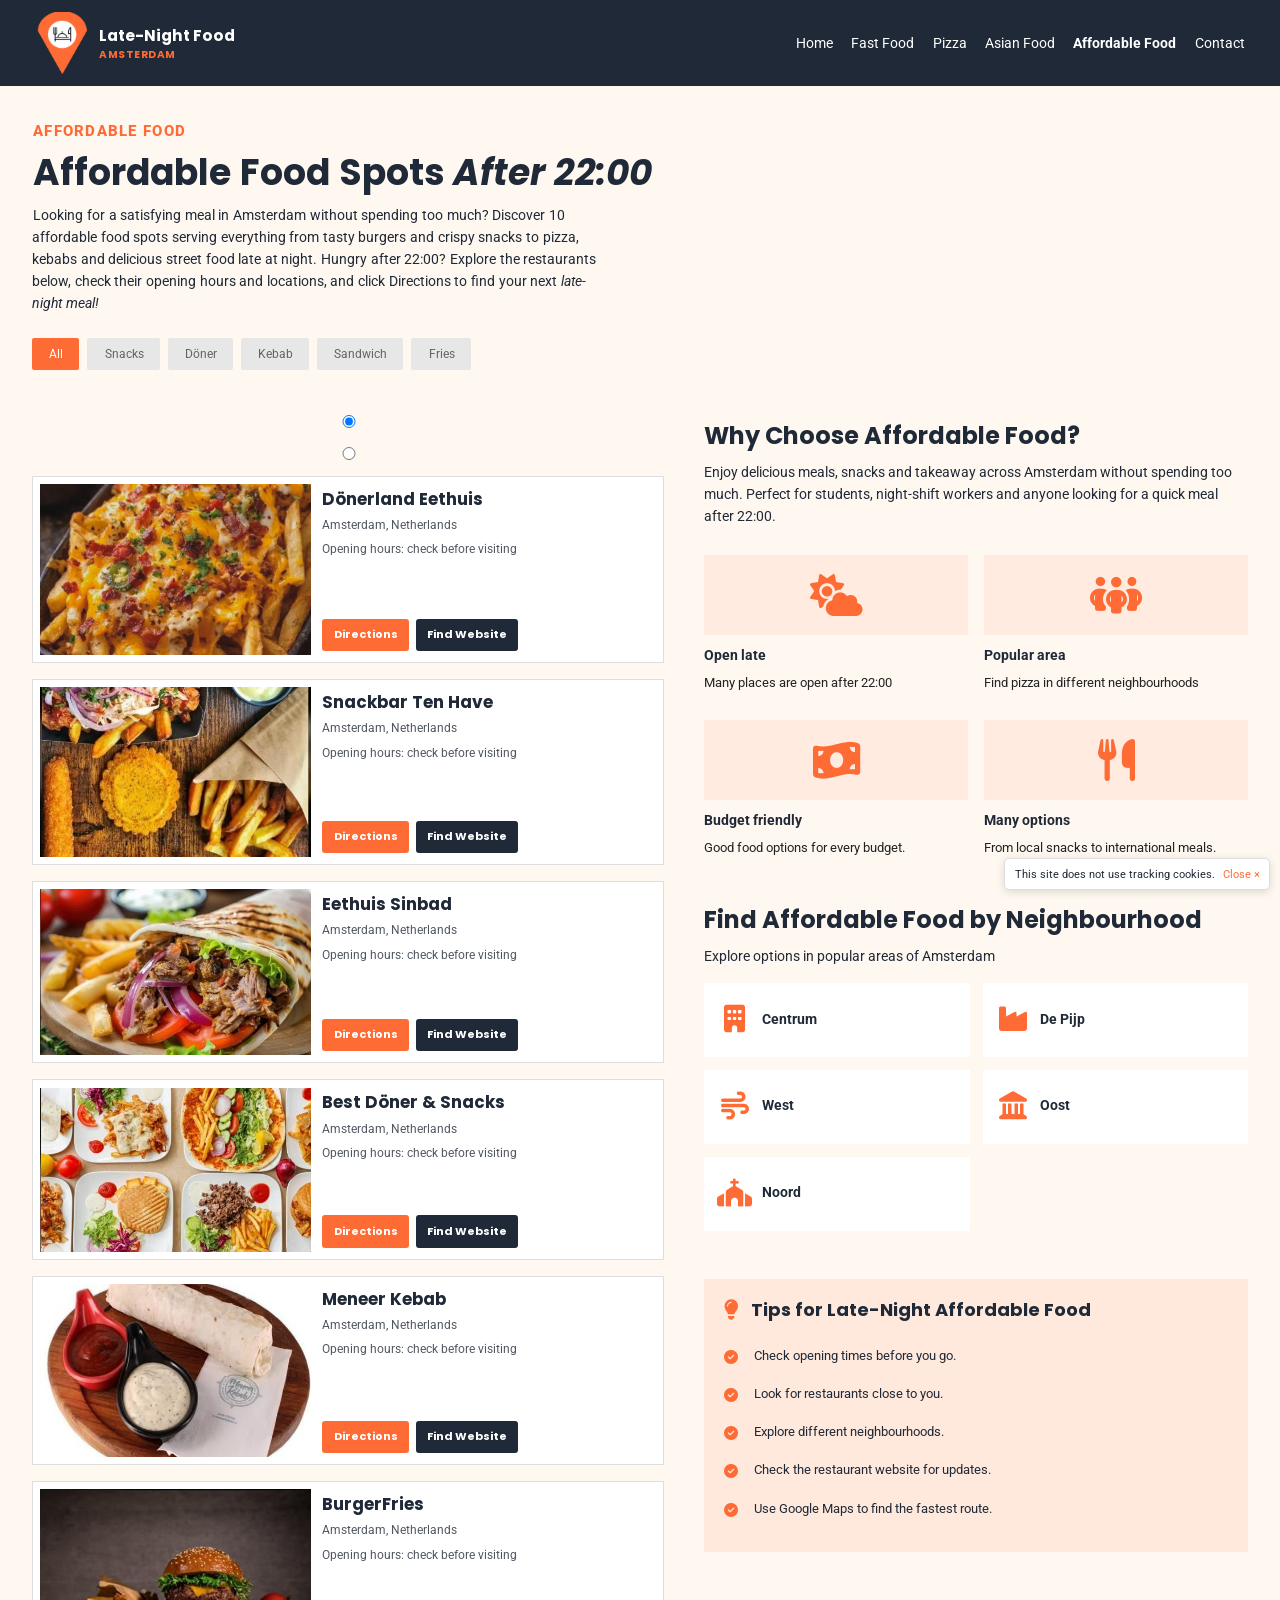
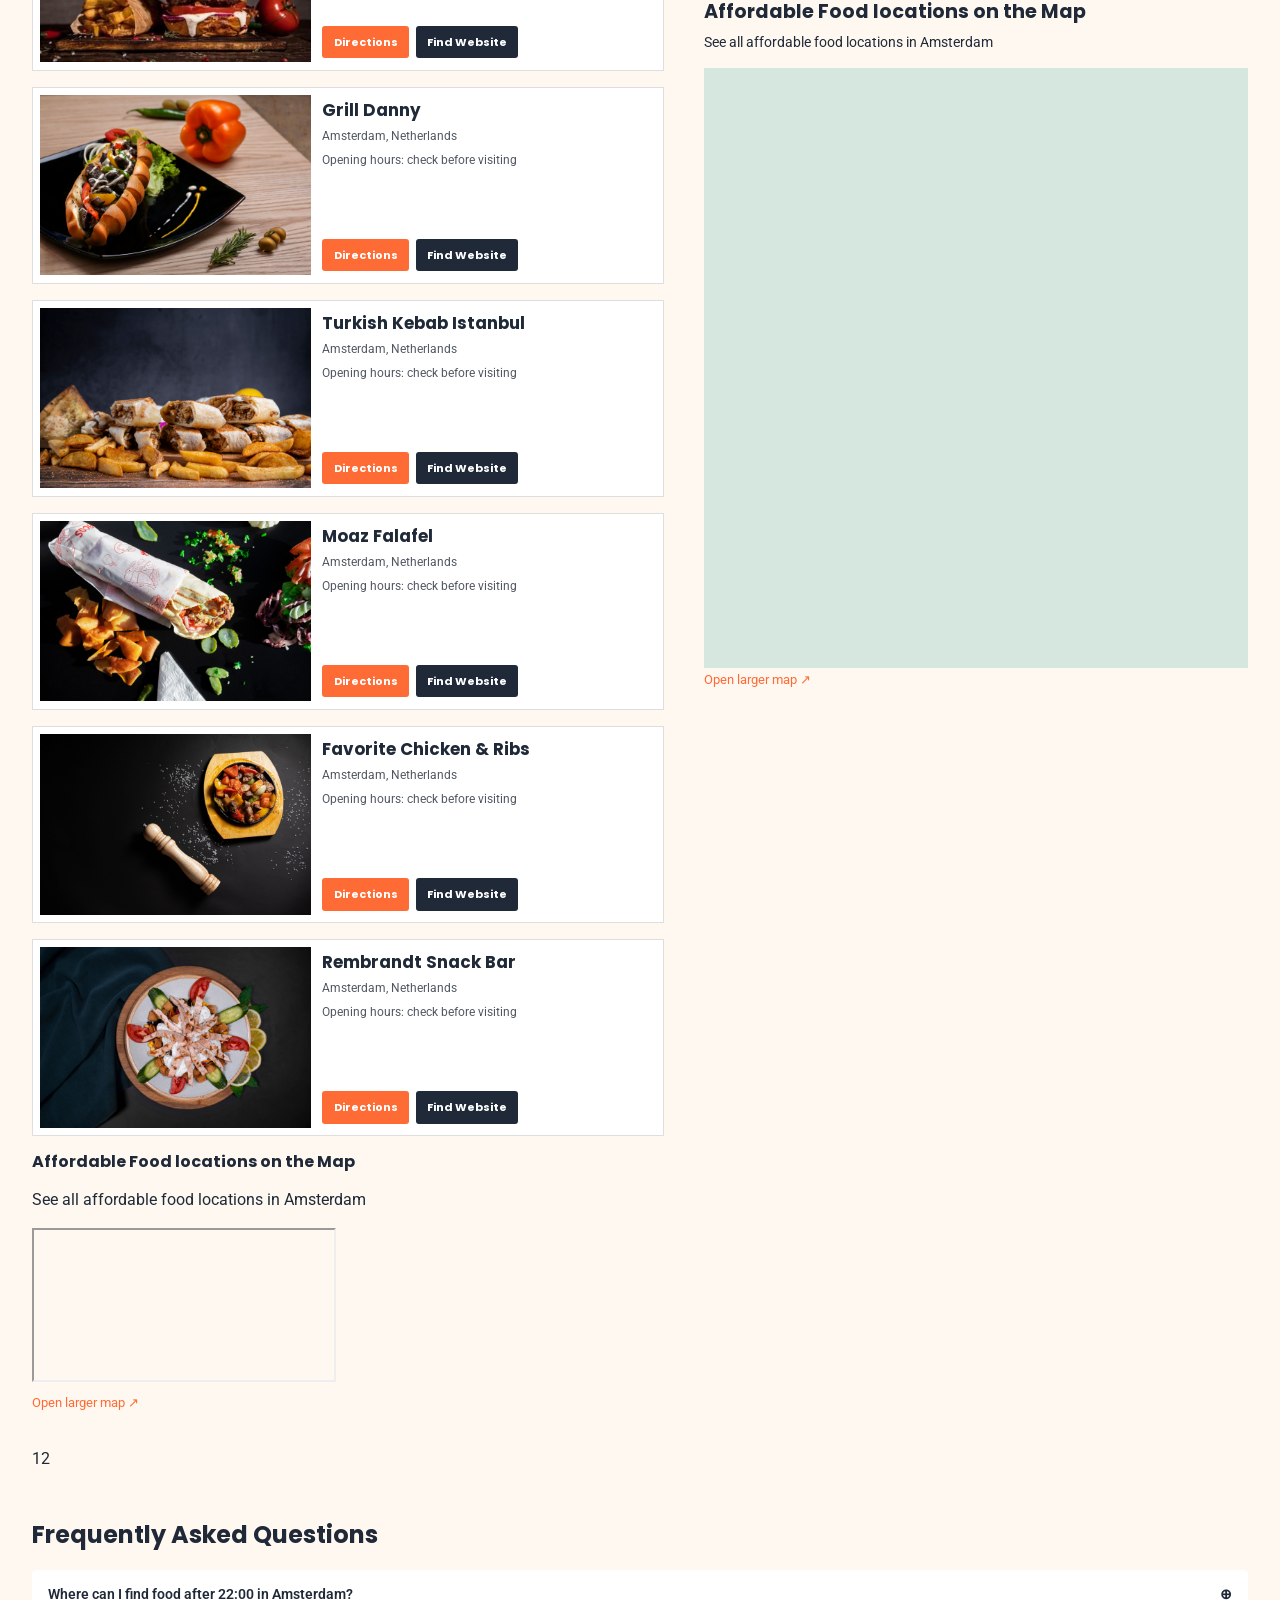
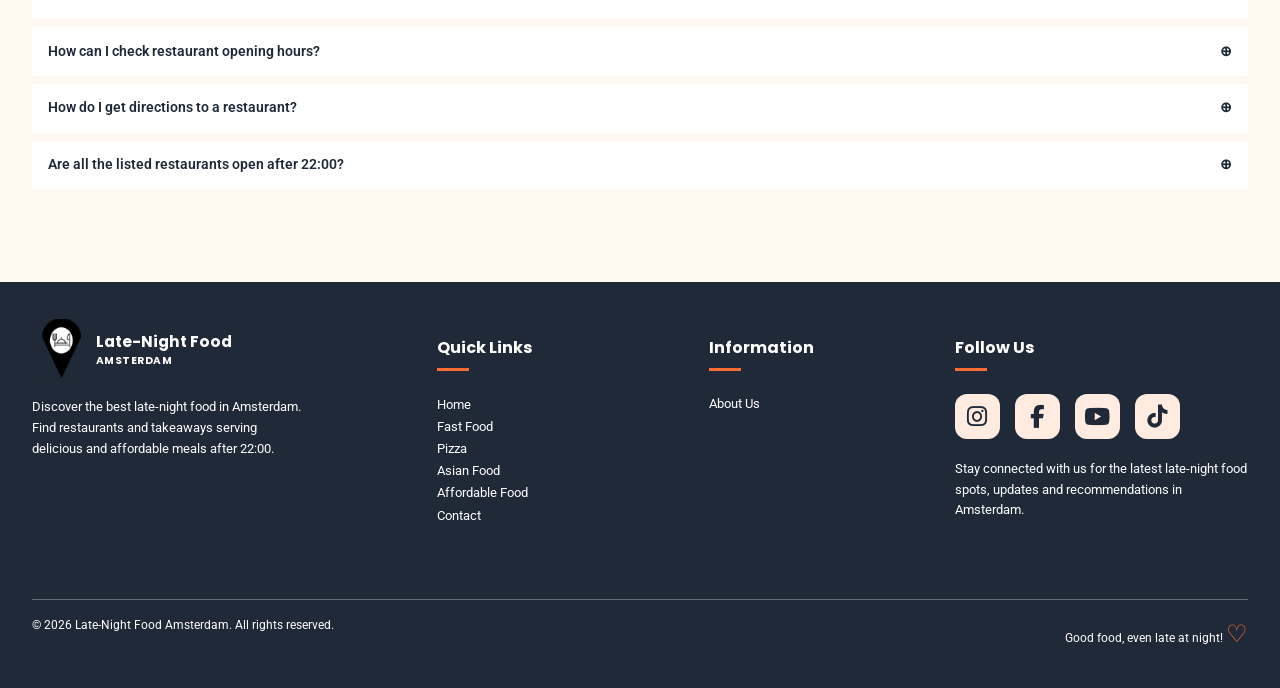
==== commit c23d2ec4: "Update" ====
--- a/affordable.html
+++ b/affordable.html
@@ -1,51 +1,41 @@
 <!DOCTYPE html>
+
 <html lang="en">
-
 <head>
-    <meta charset="utf-8">
-    <meta name="author" content="Fuad Abdi Mumed">
-    <meta name="description"
-        content="Explore affordable food spots in Amsterdam after 22:00, with restaurant information, neighbourhoods, directions and useful tips.">
-    <meta name="keywords" content="Amsterdam, late-night, food, restaurants, neighbourhoods">
-    <meta name="viewport" content="width=device-width, initial-scale=1.0">
-    <title>Affordable Food | Late-Night Food Amsterdam</title>
- <link rel="icon" type="image/svg+xml" href="design/favicon.svg">
-    <link rel="preconnect" href="https://fonts.googleapis.com">
-    <link rel="preconnect" href="https://fonts.gstatic.com" crossorigin>
-    <link
-        href="https://fonts.googleapis.com/css2?family=Poppins:wght@400;500;600;700;800&amp;family=Roboto:wght@400;500;700&amp;display=swap"
-        rel="stylesheet" type="text/css">
-    <link rel="stylesheet" href="css/style.css" type="text/css">
-    <link rel="stylesheet"
-      href="https://cdnjs.cloudflare.com/ajax/libs/font-awesome/6.7.2/css/all.min.css">
-      
+<meta charset="utf-8"/>
+<meta content="Fuad Abdi Mumed" name="author"/>
+<meta content="Explore affordable food spots in Amsterdam after 22:00, with restaurant information, neighbourhoods, directions and useful tips." name="description"/>
+<meta content="Amsterdam, late-night, food, restaurants, neighbourhoods" name="keywords"/>
+<meta content="width=device-width, initial-scale=1.0" name="viewport"/>
+<title>Affordable Food | Late-Night Food Amsterdam</title>
+<link href="design/favicon.svg" rel="icon" type="image/svg+xml"/>
+<link href="https://fonts.googleapis.com" rel="preconnect"/>
+<link crossorigin="" href="https://fonts.gstatic.com" rel="preconnect"/>
+<link href="https://fonts.googleapis.com/css2?family=Poppins:wght@400;500;600;700;800&amp;family=Roboto:wght@400;500;700&amp;display=swap" rel="stylesheet" type="text/css"/>
+<link href="css/style.css" rel="stylesheet" type="text/css"/>
+<link href="https://cdnjs.cloudflare.com/ajax/libs/font-awesome/6.7.2/css/all.min.css" rel="stylesheet"/>
 </head>
-
 <body>
-    <header class="site-header">
-        <section class="header-inner"><a class="brand" href="index.html"><img src="img/logo.png"
-                    alt="Late-Night Food Amsterdam pin logo" title="Late-Night Food Amsterdam" width="54"
-                    height="60"><span>Late-Night Food<small>AMSTERDAM</small></span></a><input type="checkbox"
-                id="menu-toggle" class="menu-toggle" aria-label="Toggle menu"><label for="menu-toggle"
-                class="menu-label">☰</label>
-            <nav class="main-nav" aria-label="Main navigation">
-                <ul>
-                    <li><a href="index.html">Home</a></li>
-                    <li><a href="fastfood.html">Fast Food</a></li>
-                    <li><a href="pizza.html">Pizza</a></li>
-                    <li><a href="asianfood.html">Asian Food</a></li>
-                    <li><a href="affordable.html" aria-current="page">Affordable Food</a></li>
-                    <li><a href="contact.html">Contact</a></li>
-                </ul>
-            </nav>
-        </section>
-    </header>
-    <main class="detail-main">
-        <section class="detail-top">
-            <section class="detail-heading">
-                <p class="section-kicker">AFFORDABLE FOOD</p>
-                <h1>Affordable Food Spots <em>After 22:00</em></h1>
-                <p>
+<header class="site-header">
+<section class="header-inner"><a class="brand" href="index.html"><img alt="Late-Night Food Amsterdam pin logo" height="60" src="img/logo.png" title="Late-Night Food Amsterdam" width="54"/><span>Late-Night Food<small>AMSTERDAM</small></span></a><input aria-label="Toggle menu" class="menu-toggle" id="menu-toggle" type="checkbox"/><label class="menu-label" for="menu-toggle">☰</label>
+<nav aria-label="Main navigation" class="main-nav">
+<ul>
+<li><a href="index.html">Home</a></li>
+<li><a href="fastfood.html">Fast Food</a></li>
+<li><a href="pizza.html">Pizza</a></li>
+<li><a href="asianfood.html">Asian Food</a></li>
+<li><a aria-current="page" href="affordable.html">Affordable Food</a></li>
+<li><a href="contact.html">Contact</a></li>
+</ul>
+</nav>
+</section>
+</header>
+<main class="detail-main">
+<section class="detail-top">
+<section class="detail-heading">
+<p class="section-kicker">AFFORDABLE FOOD</p>
+<h1>Affordable Food Spots <em>After 22:00</em></h1>
+<p>
     Looking for a satisfying meal in Amsterdam without spending too much?
     Discover 10 affordable food spots serving everything from tasty burgers
     and crispy snacks to pizza, kebabs and delicious street food late at night.
@@ -53,377 +43,280 @@
     hours and locations, and click Directions to find your next
     <em>late-night meal!</em>
 </p>
-                <nav class="filter-chips" aria-label="Food types"><a href="#restaurants">All</a><a
-                        href="#restaurants">Snacks</a><a href="#restaurants">Döner</a><a href="#restaurants">Kebab</a><a
-                        href="#restaurants">Sandwich</a><a href="#restaurants">Fries</a></nav>
-            </section>
-           <figure class="detail-banner">
-    <video autoplay muted loop playsinline
-           title="Affordable late-night food in Amsterdam">
-        <source src="media/affordable-hero.mp4" type="video/mp4">
+<nav aria-label="Food types" class="filter-chips"><a href="#restaurants">All</a><a href="#restaurants">Snacks</a><a href="#restaurants">Döner</a><a href="#restaurants">Kebab</a><a href="#restaurants">Sandwich</a><a href="#restaurants">Fries</a></nav>
+</section>
+<figure class="detail-banner">
+<video autoplay="" loop="" muted="" playsinline="" title="Affordable late-night food in Amsterdam">
+<source src="media/affordable-hero.mp4" type="video/mp4"/>
         Your browser does not support the video tag.
     </video>
-
-    <figcaption class="sr-only">
+<figcaption class="sr-only">
         Affordable late-night food in Amsterdam
     </figcaption>
 </figure>
-        </section>
-        <section class="detail-columns">
-            <section class="restaurant-list" id="restaurants">
-                <article class="restaurant-row">
-                    <figure><img src="img/affordable-1.jpg" alt="Dönerland Eethuis food" title="Dönerland Eethuis food"
-                            loading="lazy"></figure>
-                    <section class="restaurant-details">
-                        <h2>Dönerland Eethuis</h2>
-                        <p>Amsterdam, Netherlands</p>
-                        <p>Opening hours: check before visiting</p>
-                        <nav class="restaurant-buttons" aria-label="Links for Dönerland Eethuis"><a class="btn-orange"
-                                href="https://www.google.com/maps/search/?api=1&amp;query=D%C3%B6nerland%20Eethuis%20Amsterdam"
-                                target="_blank" rel="noopener noreferrer">Directions</a><a class="btn-dark"
-                                href="https://www.google.com/search?q=D%C3%B6nerland%20Eethuis%20Amsterdam+restaurant+website"
-                                target="_blank" rel="noopener noreferrer">Find Website</a></nav>
-                    </section>
-                </article>
-                <article class="restaurant-row">
-                    <figure><img src="img/affordable-2.jpg" alt="Snackbar Ten Have food" title="Snackbar Ten Have food"
-                            loading="lazy"></figure>
-                    <section class="restaurant-details">
-                        <h2>Snackbar Ten Have</h2>
-                        <p>Amsterdam, Netherlands</p>
-                        <p>Opening hours: check before visiting</p>
-                        <nav class="restaurant-buttons" aria-label="Links for Snackbar Ten Have"><a class="btn-orange"
-                                href="https://www.google.com/maps/search/?api=1&amp;query=Snackbar%20Ten%20Have%20Amsterdam"
-                                target="_blank" rel="noopener noreferrer">Directions</a><a class="btn-dark"
-                                href="https://www.google.com/search?q=Snackbar%20Ten%20Have%20Amsterdam+restaurant+website"
-                                target="_blank" rel="noopener noreferrer">Find Website</a></nav>
-                    </section>
-                </article>
-                <article class="restaurant-row">
-                    <figure><img src="img/affordable-3.jpg" alt="Eethuis Sinbad food" title="Eethuis Sinbad food"
-                            loading="lazy"></figure>
-                    <section class="restaurant-details">
-                        <h2>Eethuis Sinbad</h2>
-                        <p>Amsterdam, Netherlands</p>
-                        <p>Opening hours: check before visiting</p>
-                        <nav class="restaurant-buttons" aria-label="Links for Eethuis Sinbad"><a class="btn-orange"
-                                href="https://www.google.com/maps/search/?api=1&amp;query=Eethuis%20Sinbad%20Amsterdam"
-                                target="_blank" rel="noopener noreferrer">Directions</a><a class="btn-dark"
-                                href="https://www.google.com/search?q=Eethuis%20Sinbad%20Amsterdam+restaurant+website"
-                                target="_blank" rel="noopener noreferrer">Find Website</a></nav>
-                    </section>
-                </article>
-                <article class="restaurant-row">
-                    <figure><img src="img/affordable-4.jpg" alt="Best Döner &amp; Snacks food"
-                            title="Best Döner &amp; Snacks food" loading="lazy"></figure>
-                    <section class="restaurant-details">
-                        <h2>Best Döner &amp; Snacks</h2>
-                        <p>Amsterdam, Netherlands</p>
-                        <p>Opening hours: check before visiting</p>
-                        <nav class="restaurant-buttons" aria-label="Links for Best Döner &amp; Snacks"><a
-                                class="btn-orange"
-                                href="https://www.google.com/maps/search/?api=1&amp;query=Best%20D%C3%B6ner%20%26%20Snacks%20Amsterdam"
-                                target="_blank" rel="noopener noreferrer">Directions</a><a class="btn-dark"
-                                href="https://www.google.com/search?q=Best%20D%C3%B6ner%20%26%20Snacks%20Amsterdam+restaurant+website"
-                                target="_blank" rel="noopener noreferrer">Find Website</a></nav>
-                    </section>
-                </article>
-                <article class="restaurant-row">
-                    <figure><img src="img/affordable-5.jpg" alt="Meneer Kebab food" title="Meneer Kebab food"
-                            loading="lazy"></figure>
-                    <section class="restaurant-details">
-                        <h2>Meneer Kebab</h2>
-                        <p>Amsterdam, Netherlands</p>
-                        <p>Opening hours: check before visiting</p>
-                        <nav class="restaurant-buttons" aria-label="Links for Meneer Kebab"><a class="btn-orange"
-                                href="https://www.google.com/maps/search/?api=1&amp;query=Meneer%20Kebab%20Amsterdam"
-                                target="_blank" rel="noopener noreferrer">Directions</a><a class="btn-dark"
-                                href="https://www.google.com/search?q=Meneer%20Kebab%20Amsterdam+restaurant+website"
-                                target="_blank" rel="noopener noreferrer">Find Website</a></nav>
-                    </section>
-                </article>
-                <article class="restaurant-row">
-                    <figure><img src="img/affordable-6.jpg" alt="BurgerFries food" title="BurgerFries food"
-                            loading="lazy"></figure>
-                    <section class="restaurant-details">
-                        <h2>BurgerFries</h2>
-                        <p>Amsterdam, Netherlands</p>
-                        <p>Opening hours: check before visiting</p>
-                        <nav class="restaurant-buttons" aria-label="Links for BurgerFries"><a class="btn-orange"
-                                href="https://www.google.com/maps/search/?api=1&amp;query=BurgerFries%20Amsterdam"
-                                target="_blank" rel="noopener noreferrer">Directions</a><a class="btn-dark"
-                                href="https://www.google.com/search?q=BurgerFries%20Amsterdam+restaurant+website"
-                                target="_blank" rel="noopener noreferrer">Find Website</a></nav>
-                    </section>
-                </article>
-                <article class="restaurant-row">
-                    <figure><img src="img/affordable-7.jpg" alt="Grill Danny food" title="Grill Danny food"
-                            loading="lazy"></figure>
-                    <section class="restaurant-details">
-                        <h2>Grill Danny</h2>
-                        <p>Amsterdam, Netherlands</p>
-                        <p>Opening hours: check before visiting</p>
-                        <nav class="restaurant-buttons" aria-label="Links for Grill Danny"><a class="btn-orange"
-                                href="https://www.google.com/maps/search/?api=1&amp;query=Grill%20Danny%20Amsterdam"
-                                target="_blank" rel="noopener noreferrer">Directions</a><a class="btn-dark"
-                                href="https://www.google.com/search?q=Grill%20Danny%20Amsterdam+restaurant+website"
-                                target="_blank" rel="noopener noreferrer">Find Website</a></nav>
-                    </section>
-                </article>
-                <article class="restaurant-row">
-                    <figure><img src="img/affordable-8.jpg" alt="Turkish Kebab Istanbul food"
-                            title="Turkish Kebab Istanbul food" loading="lazy"></figure>
-                    <section class="restaurant-details">
-                        <h2>Turkish Kebab Istanbul</h2>
-                        <p>Amsterdam, Netherlands</p>
-                        <p>Opening hours: check before visiting</p>
-                        <nav class="restaurant-buttons" aria-label="Links for Turkish Kebab Istanbul"><a
-                                class="btn-orange"
-                                href="https://www.google.com/maps/search/?api=1&amp;query=Turkish%20Kebab%20Istanbul%20Amsterdam"
-                                target="_blank" rel="noopener noreferrer">Directions</a><a class="btn-dark"
-                                href="https://www.google.com/search?q=Turkish%20Kebab%20Istanbul%20Amsterdam+restaurant+website"
-                                target="_blank" rel="noopener noreferrer">Find Website</a></nav>
-                    </section>
-                </article>
-                <article class="restaurant-row">
-                    <figure><img src="img/affordable-9.jpg" alt="Moaz Falafel food" title="Moaz Falafel food"
-                            loading="lazy"></figure>
-                    <section class="restaurant-details">
-                        <h2>Moaz Falafel</h2>
-                        <p>Amsterdam, Netherlands</p>
-                        <p>Opening hours: check before visiting</p>
-                        <nav class="restaurant-buttons" aria-label="Links for Moaz Falafel"><a class="btn-orange"
-                                href="https://www.google.com/maps/search/?api=1&amp;query=Moaz%20Falafel%20Amsterdam"
-                                target="_blank" rel="noopener noreferrer">Directions</a><a class="btn-dark"
-                                href="https://www.google.com/search?q=Moaz%20Falafel%20Amsterdam+restaurant+website"
-                                target="_blank" rel="noopener noreferrer">Find Website</a></nav>
-                    </section>
-                </article>
-                <article class="restaurant-row">
-                    <figure><img src="img/affordable-10.jpg" alt="Favorite Chicken &amp; Ribs food"
-                            title="Favorite Chicken &amp; Ribs food" loading="lazy"></figure>
-                    <section class="restaurant-details">
-                        <h2>Favorite Chicken &amp; Ribs</h2>
-                        <p>Amsterdam, Netherlands</p>
-                        <p>Opening hours: check before visiting</p>
-                        <nav class="restaurant-buttons" aria-label="Links for Favorite Chicken &amp; Ribs"><a
-                                class="btn-orange"
-                                href="https://www.google.com/maps/search/?api=1&amp;query=Favorite%20Chicken%20%26%20Ribs%20Amsterdam"
-                                target="_blank" rel="noopener noreferrer">Directions</a><a class="btn-dark"
-                                href="https://www.google.com/search?q=Favorite%20Chicken%20%26%20Ribs%20Amsterdam+restaurant+website"
-                                target="_blank" rel="noopener noreferrer">Find Website</a></nav>
-                    </section>
-                </article>
-                <article class="restaurant-row">
-                    <figure><img src="img/affordable-11.jpg" alt="Rembrandt Snack Bar food"
-                            title="Rembrandt Snack Bar food" loading="lazy"></figure>
-                    <section class="restaurant-details">
-                        <h2>Rembrandt Snack Bar</h2>
-                        <p>Amsterdam, Netherlands</p>
-                        <p>Opening hours: check before visiting</p>
-                        <nav class="restaurant-buttons" aria-label="Links for Rembrandt Snack Bar"><a class="btn-orange"
-                                href="https://www.google.com/maps/search/?api=1&amp;query=Rembrandt%20Snack%20Bar%20Amsterdam"
-                                target="_blank" rel="noopener noreferrer">Directions</a><a class="btn-dark"
-                                href="https://www.google.com/search?q=Rembrandt%20Snack%20Bar%20Amsterdam+restaurant+website"
-                                target="_blank" rel="noopener noreferrer">Find Website</a></nav>
-                    </section>
-                </article>
-            </section>
-            <aside class="detail-sidebar">
-                <section class="why-block">
-                    <h2>Why Choose Affordable Food?</h2>
-                    <p>Enjoy delicious meals, snacks and takeaway across Amsterdam without spending too much. Perfect
+</section>
+<section class="detail-columns">
+<section class="restaurant-list" id="restaurants"><input checked="" class="mobile-page-radio" id="mobile-page-1" name="mobile-restaurant-page" type="radio"/><input class="mobile-page-radio" id="mobile-page-2" name="mobile-restaurant-page" type="radio"/>
+<article class="restaurant-row">
+<figure><img alt="Dönerland Eethuis food" loading="lazy" src="img/affordable-1.jpg" title="Dönerland Eethuis food"/></figure>
+<section class="restaurant-details">
+<h2>Dönerland Eethuis</h2>
+<p>Amsterdam, Netherlands</p>
+<p>Opening hours: check before visiting</p>
+<nav aria-label="Links for Dönerland Eethuis" class="restaurant-buttons"><a class="btn-orange" href="https://www.google.com/maps/search/?api=1&amp;query=D%C3%B6nerland%20Eethuis%20Amsterdam" rel="noopener noreferrer" target="_blank">Directions</a><a class="btn-dark" href="https://www.google.com/search?q=D%C3%B6nerland%20Eethuis%20Amsterdam+restaurant+website" rel="noopener noreferrer" target="_blank">Find Website</a></nav>
+</section>
+</article>
+<article class="restaurant-row">
+<figure><img alt="Snackbar Ten Have food" loading="lazy" src="img/affordable-2.jpg" title="Snackbar Ten Have food"/></figure>
+<section class="restaurant-details">
+<h2>Snackbar Ten Have</h2>
+<p>Amsterdam, Netherlands</p>
+<p>Opening hours: check before visiting</p>
+<nav aria-label="Links for Snackbar Ten Have" class="restaurant-buttons"><a class="btn-orange" href="https://www.google.com/maps/search/?api=1&amp;query=Snackbar%20Ten%20Have%20Amsterdam" rel="noopener noreferrer" target="_blank">Directions</a><a class="btn-dark" href="https://www.google.com/search?q=Snackbar%20Ten%20Have%20Amsterdam+restaurant+website" rel="noopener noreferrer" target="_blank">Find Website</a></nav>
+</section>
+</article>
+<article class="restaurant-row">
+<figure><img alt="Eethuis Sinbad food" loading="lazy" src="img/affordable-3.jpg" title="Eethuis Sinbad food"/></figure>
+<section class="restaurant-details">
+<h2>Eethuis Sinbad</h2>
+<p>Amsterdam, Netherlands</p>
+<p>Opening hours: check before visiting</p>
+<nav aria-label="Links for Eethuis Sinbad" class="restaurant-buttons"><a class="btn-orange" href="https://www.google.com/maps/search/?api=1&amp;query=Eethuis%20Sinbad%20Amsterdam" rel="noopener noreferrer" target="_blank">Directions</a><a class="btn-dark" href="https://www.google.com/search?q=Eethuis%20Sinbad%20Amsterdam+restaurant+website" rel="noopener noreferrer" target="_blank">Find Website</a></nav>
+</section>
+</article>
+<article class="restaurant-row">
+<figure><img alt="Best Döner &amp; Snacks food" loading="lazy" src="img/affordable-4.jpg" title="Best Döner &amp; Snacks food"/></figure>
+<section class="restaurant-details">
+<h2>Best Döner &amp; Snacks</h2>
+<p>Amsterdam, Netherlands</p>
+<p>Opening hours: check before visiting</p>
+<nav aria-label="Links for Best Döner &amp; Snacks" class="restaurant-buttons"><a class="btn-orange" href="https://www.google.com/maps/search/?api=1&amp;query=Best%20D%C3%B6ner%20%26%20Snacks%20Amsterdam" rel="noopener noreferrer" target="_blank">Directions</a><a class="btn-dark" href="https://www.google.com/search?q=Best%20D%C3%B6ner%20%26%20Snacks%20Amsterdam+restaurant+website" rel="noopener noreferrer" target="_blank">Find Website</a></nav>
+</section>
+</article>
+<article class="restaurant-row">
+<figure><img alt="Meneer Kebab food" loading="lazy" src="img/affordable-5.jpg" title="Meneer Kebab food"/></figure>
+<section class="restaurant-details">
+<h2>Meneer Kebab</h2>
+<p>Amsterdam, Netherlands</p>
+<p>Opening hours: check before visiting</p>
+<nav aria-label="Links for Meneer Kebab" class="restaurant-buttons"><a class="btn-orange" href="https://www.google.com/maps/search/?api=1&amp;query=Meneer%20Kebab%20Amsterdam" rel="noopener noreferrer" target="_blank">Directions</a><a class="btn-dark" href="https://www.google.com/search?q=Meneer%20Kebab%20Amsterdam+restaurant+website" rel="noopener noreferrer" target="_blank">Find Website</a></nav>
+</section>
+</article>
+<article class="restaurant-row">
+<figure><img alt="BurgerFries food" loading="lazy" src="img/affordable-6.jpg" title="BurgerFries food"/></figure>
+<section class="restaurant-details">
+<h2>BurgerFries</h2>
+<p>Amsterdam, Netherlands</p>
+<p>Opening hours: check before visiting</p>
+<nav aria-label="Links for BurgerFries" class="restaurant-buttons"><a class="btn-orange" href="https://www.google.com/maps/search/?api=1&amp;query=BurgerFries%20Amsterdam" rel="noopener noreferrer" target="_blank">Directions</a><a class="btn-dark" href="https://www.google.com/search?q=BurgerFries%20Amsterdam+restaurant+website" rel="noopener noreferrer" target="_blank">Find Website</a></nav>
+</section>
+</article>
+<article class="restaurant-row">
+<figure><img alt="Grill Danny food" loading="lazy" src="img/affordable-7.jpg" title="Grill Danny food"/></figure>
+<section class="restaurant-details">
+<h2>Grill Danny</h2>
+<p>Amsterdam, Netherlands</p>
+<p>Opening hours: check before visiting</p>
+<nav aria-label="Links for Grill Danny" class="restaurant-buttons"><a class="btn-orange" href="https://www.google.com/maps/search/?api=1&amp;query=Grill%20Danny%20Amsterdam" rel="noopener noreferrer" target="_blank">Directions</a><a class="btn-dark" href="https://www.google.com/search?q=Grill%20Danny%20Amsterdam+restaurant+website" rel="noopener noreferrer" target="_blank">Find Website</a></nav>
+</section>
+</article>
+<article class="restaurant-row">
+<figure><img alt="Turkish Kebab Istanbul food" loading="lazy" src="img/affordable-8.jpg" title="Turkish Kebab Istanbul food"/></figure>
+<section class="restaurant-details">
+<h2>Turkish Kebab Istanbul</h2>
+<p>Amsterdam, Netherlands</p>
+<p>Opening hours: check before visiting</p>
+<nav aria-label="Links for Turkish Kebab Istanbul" class="restaurant-buttons"><a class="btn-orange" href="https://www.google.com/maps/search/?api=1&amp;query=Turkish%20Kebab%20Istanbul%20Amsterdam" rel="noopener noreferrer" target="_blank">Directions</a><a class="btn-dark" href="https://www.google.com/search?q=Turkish%20Kebab%20Istanbul%20Amsterdam+restaurant+website" rel="noopener noreferrer" target="_blank">Find Website</a></nav>
+</section>
+</article>
+<article class="restaurant-row">
+<figure><img alt="Moaz Falafel food" loading="lazy" src="img/affordable-9.jpg" title="Moaz Falafel food"/></figure>
+<section class="restaurant-details">
+<h2>Moaz Falafel</h2>
+<p>Amsterdam, Netherlands</p>
+<p>Opening hours: check before visiting</p>
+<nav aria-label="Links for Moaz Falafel" class="restaurant-buttons"><a class="btn-orange" href="https://www.google.com/maps/search/?api=1&amp;query=Moaz%20Falafel%20Amsterdam" rel="noopener noreferrer" target="_blank">Directions</a><a class="btn-dark" href="https://www.google.com/search?q=Moaz%20Falafel%20Amsterdam+restaurant+website" rel="noopener noreferrer" target="_blank">Find Website</a></nav>
+</section>
+</article>
+<article class="restaurant-row">
+<figure><img alt="Favorite Chicken &amp; Ribs food" loading="lazy" src="img/affordable-10.jpg" title="Favorite Chicken &amp; Ribs food"/></figure>
+<section class="restaurant-details">
+<h2>Favorite Chicken &amp; Ribs</h2>
+<p>Amsterdam, Netherlands</p>
+<p>Opening hours: check before visiting</p>
+<nav aria-label="Links for Favorite Chicken &amp; Ribs" class="restaurant-buttons"><a class="btn-orange" href="https://www.google.com/maps/search/?api=1&amp;query=Favorite%20Chicken%20%26%20Ribs%20Amsterdam" rel="noopener noreferrer" target="_blank">Directions</a><a class="btn-dark" href="https://www.google.com/search?q=Favorite%20Chicken%20%26%20Ribs%20Amsterdam+restaurant+website" rel="noopener noreferrer" target="_blank">Find Website</a></nav>
+</section>
+</article>
+<article class="restaurant-row">
+<figure><img alt="Rembrandt Snack Bar food" loading="lazy" src="img/affordable-11.jpg" title="Rembrandt Snack Bar food"/></figure>
+<section class="restaurant-details">
+<h2>Rembrandt Snack Bar</h2>
+<p>Amsterdam, Netherlands</p>
+<p>Opening hours: check before visiting</p>
+<nav aria-label="Links for Rembrandt Snack Bar" class="restaurant-buttons"><a class="btn-orange" href="https://www.google.com/maps/search/?api=1&amp;query=Rembrandt%20Snack%20Bar%20Amsterdam" rel="noopener noreferrer" target="_blank">Directions</a><a class="btn-dark" href="https://www.google.com/search?q=Rembrandt%20Snack%20Bar%20Amsterdam+restaurant+website" rel="noopener noreferrer" target="_blank">Find Website</a></nav>
+</section>
+</article>
+<section class="mobile-map">
+<h3>Affordable Food locations on the Map</h3>
+<p>See all affordable food locations in Amsterdam</p><iframe loading="lazy" referrerpolicy="no-referrer-when-downgrade" src="https://www.openstreetmap.org/export/embed.html?bbox=4.835%2C52.335%2C4.975%2C52.405&amp;layer=mapnik" title="Map of Amsterdam restaurants"></iframe>
+<p><a class="map-link" href="https://www.openstreetmap.org/#map=12/52.370/4.900" rel="noopener noreferrer" target="_blank">Open larger map ↗</a></p>
+</section><nav aria-label="Mobile restaurant pages" class="mobile-pagination"><label for="mobile-page-1" title="Show restaurant page 1">1</label><label for="mobile-page-2" title="Show restaurant page 2">2</label></nav></section>
+<aside class="detail-sidebar">
+<section class="why-block">
+<h2>Why Choose Affordable Food?</h2>
+<p>Enjoy delicious meals, snacks and takeaway across Amsterdam without spending too much. Perfect
                         for students, night-shift workers and anyone looking for a quick meal after 22:00.</p>
-                   <section class="feature-icons affordable-features">
-    <article>
-        <span aria-hidden="true">
-      <i class="fa-solid fa-cloud-sun"></i>
-        </span>
-        <strong>Open late</strong>
-        <p>Many places are open after 22:00</p>
-    </article>
-
-    <article>
-        <span aria-hidden="true">
-            <i class="fa-solid fa-people-group"></i>
-        </span>
-        <strong>Popular area</strong>
-        <p>Find pizza in different neighbourhoods</p>
-    </article>
-
-    <article>
-        <span aria-hidden="true">
-            <i class="fa-solid fa-money-bill-wave"></i>
-        </span>
-        <strong>Budget friendly</strong>
-        <p>Good food options for every budget.</p>
-    </article>
-
-    <article>
-        <span aria-hidden="true">
-            <i class="fa-solid fa-utensils"></i>
-        </span>
-        <strong>Many options</strong>
-        <p>From local snacks to international meals.</p>
-    </article>
-</section>
-                </section>
-               <!-- NEIGHBOURHOODS WITH NEW ICONS -->
-                <section class="neighbourhood-block">
-
-                    <h2>Find Affordable Food by Neighbourhood</h2>
-
-                    <p>Explore options in popular areas of Amsterdam</p>
-
-                    <section class="neighbourhood-grid">
-
-                        <a href="https://www.google.com/maps/search/?api=1&amp;query=Fast%20Food%20Centrum%20Amsterdam"
-                            target="_blank" rel="noopener noreferrer">
-                            <span><i class="fa-solid fa-building" aria-hidden="true"></i></span>
+<section class="feature-icons affordable-features">
+<article>
+<span aria-hidden="true">
+<i class="fa-solid fa-cloud-sun"></i>
+</span>
+<strong>Open late</strong>
+<p>Many places are open after 22:00</p>
+</article>
+<article>
+<span aria-hidden="true">
+<i class="fa-solid fa-people-group"></i>
+</span>
+<strong>Popular area</strong>
+<p>Find pizza in different neighbourhoods</p>
+</article>
+<article>
+<span aria-hidden="true">
+<i class="fa-solid fa-money-bill-wave"></i>
+</span>
+<strong>Budget friendly</strong>
+<p>Good food options for every budget.</p>
+</article>
+<article>
+<span aria-hidden="true">
+<i class="fa-solid fa-utensils"></i>
+</span>
+<strong>Many options</strong>
+<p>From local snacks to international meals.</p>
+</article>
+</section>
+</section>
+<!-- NEIGHBOURHOODS WITH NEW ICONS -->
+<section class="neighbourhood-block">
+<h2>Find Affordable Food by Neighbourhood</h2>
+<p>Explore options in popular areas of Amsterdam</p>
+<section class="neighbourhood-grid">
+<a href="https://www.google.com/maps/search/?api=1&amp;query=Fast%20Food%20Centrum%20Amsterdam" rel="noopener noreferrer" target="_blank">
+<span><i aria-hidden="true" class="fa-solid fa-building"></i></span>
                             Centrum
                         </a>
-
-                        <a href="https://www.google.com/maps/search/?api=1&amp;query=Fast%20Food%20De%20Pijp%20Amsterdam"
-                            target="_blank" rel="noopener noreferrer">
-                            <span><i class="fa-solid fa-industry" aria-hidden="true"></i></span>
+<a href="https://www.google.com/maps/search/?api=1&amp;query=Fast%20Food%20De%20Pijp%20Amsterdam" rel="noopener noreferrer" target="_blank">
+<span><i aria-hidden="true" class="fa-solid fa-industry"></i></span>
                             De Pijp
                         </a>
-
-                        <a href="https://www.google.com/maps/search/?api=1&amp;query=Fast%20Food%20West%20Amsterdam"
-                            target="_blank" rel="noopener noreferrer">
-                            <span><i class="fa-solid fa-wind" aria-hidden="true"></i></span>
+<a href="https://www.google.com/maps/search/?api=1&amp;query=Fast%20Food%20West%20Amsterdam" rel="noopener noreferrer" target="_blank">
+<span><i aria-hidden="true" class="fa-solid fa-wind"></i></span>
                             West
                         </a>
-
-                        <a href="https://www.google.com/maps/search/?api=1&amp;query=Fast%20Food%20Oost%20Amsterdam"
-                            target="_blank" rel="noopener noreferrer">
-                            <span><i class="fa-solid fa-landmark" aria-hidden="true"></i></span>
+<a href="https://www.google.com/maps/search/?api=1&amp;query=Fast%20Food%20Oost%20Amsterdam" rel="noopener noreferrer" target="_blank">
+<span><i aria-hidden="true" class="fa-solid fa-landmark"></i></span>
                             Oost
                         </a>
-
-                        <a href="https://www.google.com/maps/search/?api=1&amp;query=Fast%20Food%20Noord%20Amsterdam"
-                            target="_blank" rel="noopener noreferrer">
-                            <span><i class="fa-solid fa-church" aria-hidden="true"></i></span>
+<a href="https://www.google.com/maps/search/?api=1&amp;query=Fast%20Food%20Noord%20Amsterdam" rel="noopener noreferrer" target="_blank">
+<span><i aria-hidden="true" class="fa-solid fa-church"></i></span>
                             Noord
                         </a>
-
-                    </section>
-                </section>
-               <section class="tips-panel affordable-tips">
-    <h2>
-        <i class="fa-solid fa-lightbulb" aria-hidden="true"></i>
+</section>
+</section>
+<section class="tips-panel affordable-tips">
+<h2>
+<i aria-hidden="true" class="fa-solid fa-lightbulb"></i>
         Tips for Late-Night Affordable Food
     </h2>
-
-    <ul>
-        <li>Check opening times before you go.</li>
-        <li>Look for restaurants close to you.</li>
-        <li>Explore different neighbourhoods.</li>
-        <li>Check the restaurant website for updates.</li>
-        <li>Use Google Maps to find the fastest route.</li>
-    </ul>
-</section>
-                <section class="map-block">
-                    <h3>Affordable Food locations on the Map</h3>
-                    <p>See all affordable food locations in Amsterdam</p><iframe title="Map of Amsterdam restaurants"
-                        loading="lazy"
-                        src="https://www.openstreetmap.org/export/embed.html?bbox=4.835%2C52.335%2C4.975%2C52.405&amp;layer=mapnik"
-                        referrerpolicy="no-referrer-when-downgrade"></iframe>
-                    <p><a class="map-link" href="https://www.openstreetmap.org/#map=12/52.370/4.900" target="_blank"
-                            rel="noopener noreferrer">Open larger map ↗</a></p>
-                </section>
-            </aside>
-        </section>
-        <section class="faq-block">
-            <h2>Frequently Asked Questions</h2>
-            <details>
-                <summary>Where can I find food after 22:00 in Amsterdam?</summary>
-                <p>Explore the restaurant cards and check each location before visiting.</p>
-            </details>
-            <details>
-                <summary>How can I check restaurant opening hours?</summary>
-                <p>Use the website link or Google Maps for the latest published hours.</p>
-            </details>
-            <details>
-                <summary>How do I get directions to a restaurant?</summary>
-                <p>Select the orange Directions button beside a restaurant.</p>
-            </details>
-            <details>
-                <summary>Are all the listed restaurants open after 22:00?</summary>
-                <p>Opening hours can change, so always verify before travelling.</p>
-            </details>
-        </section>
-    </main>
-    <footer class="site-footer">
-        <section class="footer-inner">
-            <section class="footer-about"><a class="brand" href="index.html"><img src="img/logofooter.png" alt="Food pin logo"
-                        title="Late-Night Food" width="54" height="60"><span>Late-Night
+<ul>
+<li>Check opening times before you go.</li>
+<li>Look for restaurants close to you.</li>
+<li>Explore different neighbourhoods.</li>
+<li>Check the restaurant website for updates.</li>
+<li>Use Google Maps to find the fastest route.</li>
+</ul>
+</section>
+<section class="map-block">
+<h3>Affordable Food locations on the Map</h3>
+<p>See all affordable food locations in Amsterdam</p><iframe loading="lazy" referrerpolicy="no-referrer-when-downgrade" src="https://www.openstreetmap.org/export/embed.html?bbox=4.835%2C52.335%2C4.975%2C52.405&amp;layer=mapnik" title="Map of Amsterdam restaurants"></iframe>
+<p><a class="map-link" href="https://www.openstreetmap.org/#map=12/52.370/4.900" rel="noopener noreferrer" target="_blank">Open larger map ↗</a></p>
+</section>
+</aside>
+</section>
+<section class="faq-block">
+<h2>Frequently Asked Questions</h2>
+<details>
+<summary>Where can I find food after 22:00 in Amsterdam?</summary>
+<p>Explore the restaurant cards and check each location before visiting.</p>
+</details>
+<details>
+<summary>How can I check restaurant opening hours?</summary>
+<p>Use the website link or Google Maps for the latest published hours.</p>
+</details>
+<details>
+<summary>How do I get directions to a restaurant?</summary>
+<p>Select the orange Directions button beside a restaurant.</p>
+</details>
+<details>
+<summary>Are all the listed restaurants open after 22:00?</summary>
+<p>Opening hours can change, so always verify before travelling.</p>
+</details>
+</section>
+</main>
+<footer class="site-footer">
+<section class="footer-inner">
+<section class="footer-about"><a class="brand" href="index.html"><img alt="Food pin logo" height="60" src="img/logofooter.png" title="Late-Night Food" width="54"/><span>Late-Night
                         Food<small>AMSTERDAM</small></span></a>
-                <p>Discover the best late-night food in Amsterdam. Find restaurants and takeaways serving delicious and
+<p>Discover the best late-night food in Amsterdam. Find restaurants and takeaways serving delicious and
                     affordable meals after 22:00.</p>
-            </section>
-            <section>
-                <h2>Quick Links</h2>
-                <nav aria-label="Footer navigation">
-                    <ul>
-                        <li><a href="index.html">Home</a></li>
-                        <li><a href="fastfood.html">Fast Food</a></li>
-                        <li><a href="pizza.html">Pizza</a></li>
-                        <li><a href="asianfood.html">Asian Food</a></li>
-                        <li><a href="affordable.html">Affordable Food</a></li>
-                        <li><a href="contact.html">Contact</a></li>
-                    </ul>
-                </nav>
-            </section>
-            <section>
-                <h2>Information</h2>
-                <p><a href="index.html#about">About Us</a></p>
-            </section>
-            <section>
-    <h2>Follow Us</h2>
-
-    <p class="socials">
-        <a href="https://www.instagram.com/late_night_food_in_amsterdam?xtok=aW12a2M1NmpsdDB4&amp;utm_source=qr"
-           target="_blank" rel="noopener noreferrer"
-           aria-label="Instagram">
-            <i class="fa-brands fa-instagram" aria-hidden="true"></i>
-        </a>
-
-        <a href="https://www.facebook.com/share/18cjVKNwvF/?mibextid=wwXIfr"
-           target="_blank" rel="noopener noreferrer"
-           aria-label="Facebook">
-            <i class="fa-brands fa-facebook-f" aria-hidden="true"></i>
-        </a>
-
-        <a href="https://www.youtube.com/@fueharochannel6216"
-           target="_blank" rel="noopener noreferrer"
-           aria-label="YouTube">
-            <i class="fa-brands fa-youtube" aria-hidden="true"></i>
-        </a>
-
-        <a href="https://www.tiktok.com/@xyatcd?_r=1&amp;_t=ZN-9Auv4hte4yk"
-           target="_blank" rel="noopener noreferrer"
-           aria-label="TikTok">
-            <i class="fa-brands fa-tiktok" aria-hidden="true"></i>
-        </a>
-    </p>
-
-    <p>
+</section>
+<section>
+<h2>Quick Links</h2>
+<nav aria-label="Footer navigation">
+<ul>
+<li><a href="index.html">Home</a></li>
+<li><a href="fastfood.html">Fast Food</a></li>
+<li><a href="pizza.html">Pizza</a></li>
+<li><a href="asianfood.html">Asian Food</a></li>
+<li><a href="affordable.html">Affordable Food</a></li>
+<li><a href="contact.html">Contact</a></li>
+</ul>
+</nav>
+</section>
+<section>
+<h2>Information</h2>
+<p><a href="index.html#about">About Us</a></p>
+</section>
+<section>
+<h2>Follow Us</h2>
+<p class="socials">
+<a aria-label="Instagram" href="https://www.instagram.com/late_night_food_in_amsterdam?xtok=aW12a2M1NmpsdDB4&amp;utm_source=qr" rel="noopener noreferrer" target="_blank">
+<i aria-hidden="true" class="fa-brands fa-instagram"></i>
+</a>
+<a aria-label="Facebook" href="https://www.facebook.com/share/18cjVKNwvF/?mibextid=wwXIfr" rel="noopener noreferrer" target="_blank">
+<i aria-hidden="true" class="fa-brands fa-facebook-f"></i>
+</a>
+<a aria-label="YouTube" href="https://www.youtube.com/@fueharochannel6216" rel="noopener noreferrer" target="_blank">
+<i aria-hidden="true" class="fa-brands fa-youtube"></i>
+</a>
+<a aria-label="TikTok" href="https://www.tiktok.com/@xyatcd?_r=1&amp;_t=ZN-9Auv4hte4yk" rel="noopener noreferrer" target="_blank">
+<i aria-hidden="true" class="fa-brands fa-tiktok"></i>
+</a>
+</p>
+<p>
         Stay connected with us for the latest late-night
         food spots, updates and recommendations in Amsterdam.
     </p>
 </section>
-
-
-        </section>
-        <section class="footer-bottom">
-            <p>&copy; 2026 Late-Night Food Amsterdam. All rights reserved.</p>
-            <p>Good food, even late at night! <span class="heart">♡</span></p>
-        </section>
-    </footer>
-    <aside class="cookie-note"><input type="checkbox" id="cookie-dismiss">
-        <p>This site does not use tracking cookies.</p><label for="cookie-dismiss">Close ×</label>
-    </aside>
+</section>
+<section class="footer-bottom">
+<p>© 2026 Late-Night Food Amsterdam. All rights reserved.</p>
+<p>Good food, even late at night! <span class="heart">♡</span></p>
+</section>
+</footer>
+<aside class="cookie-note"><input id="cookie-dismiss" type="checkbox"/>
+<p>This site does not use tracking cookies.</p><label for="cookie-dismiss">Close ×</label>
+</aside>
 </body>
-
 </html>
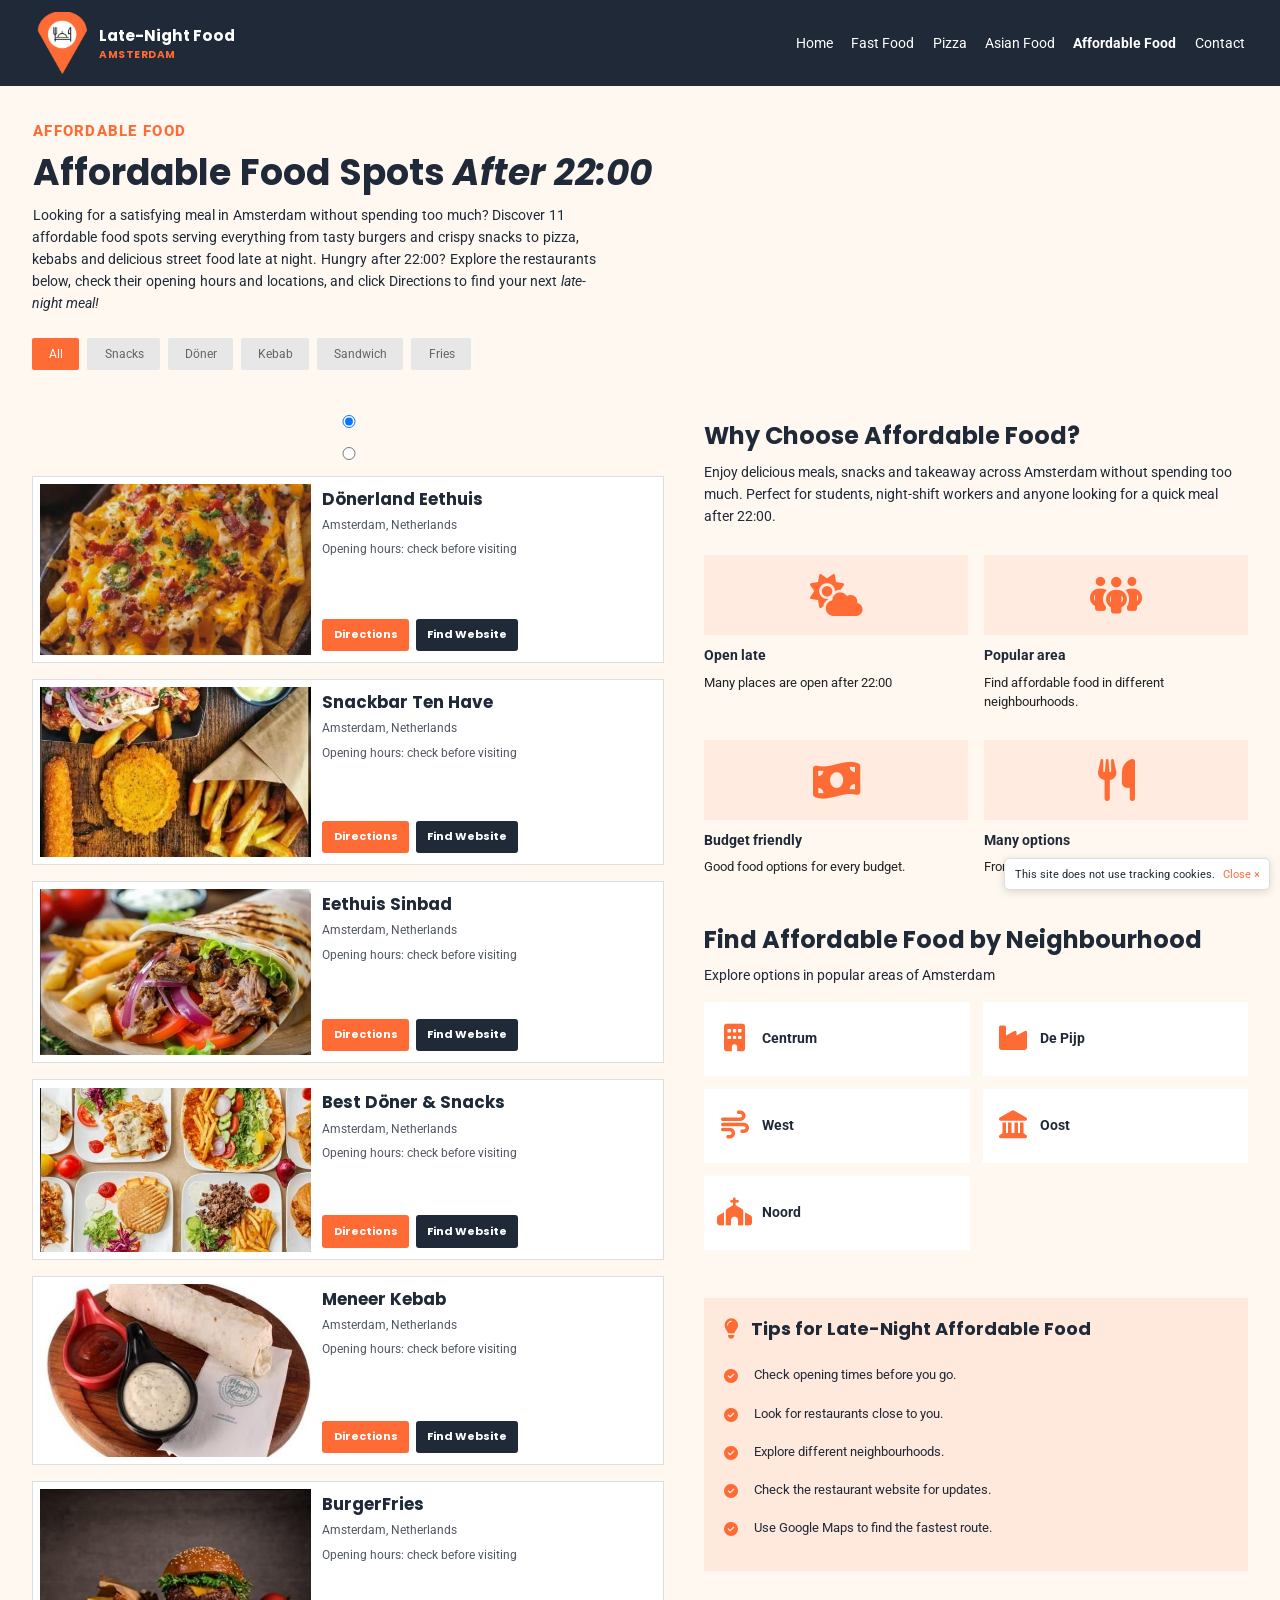
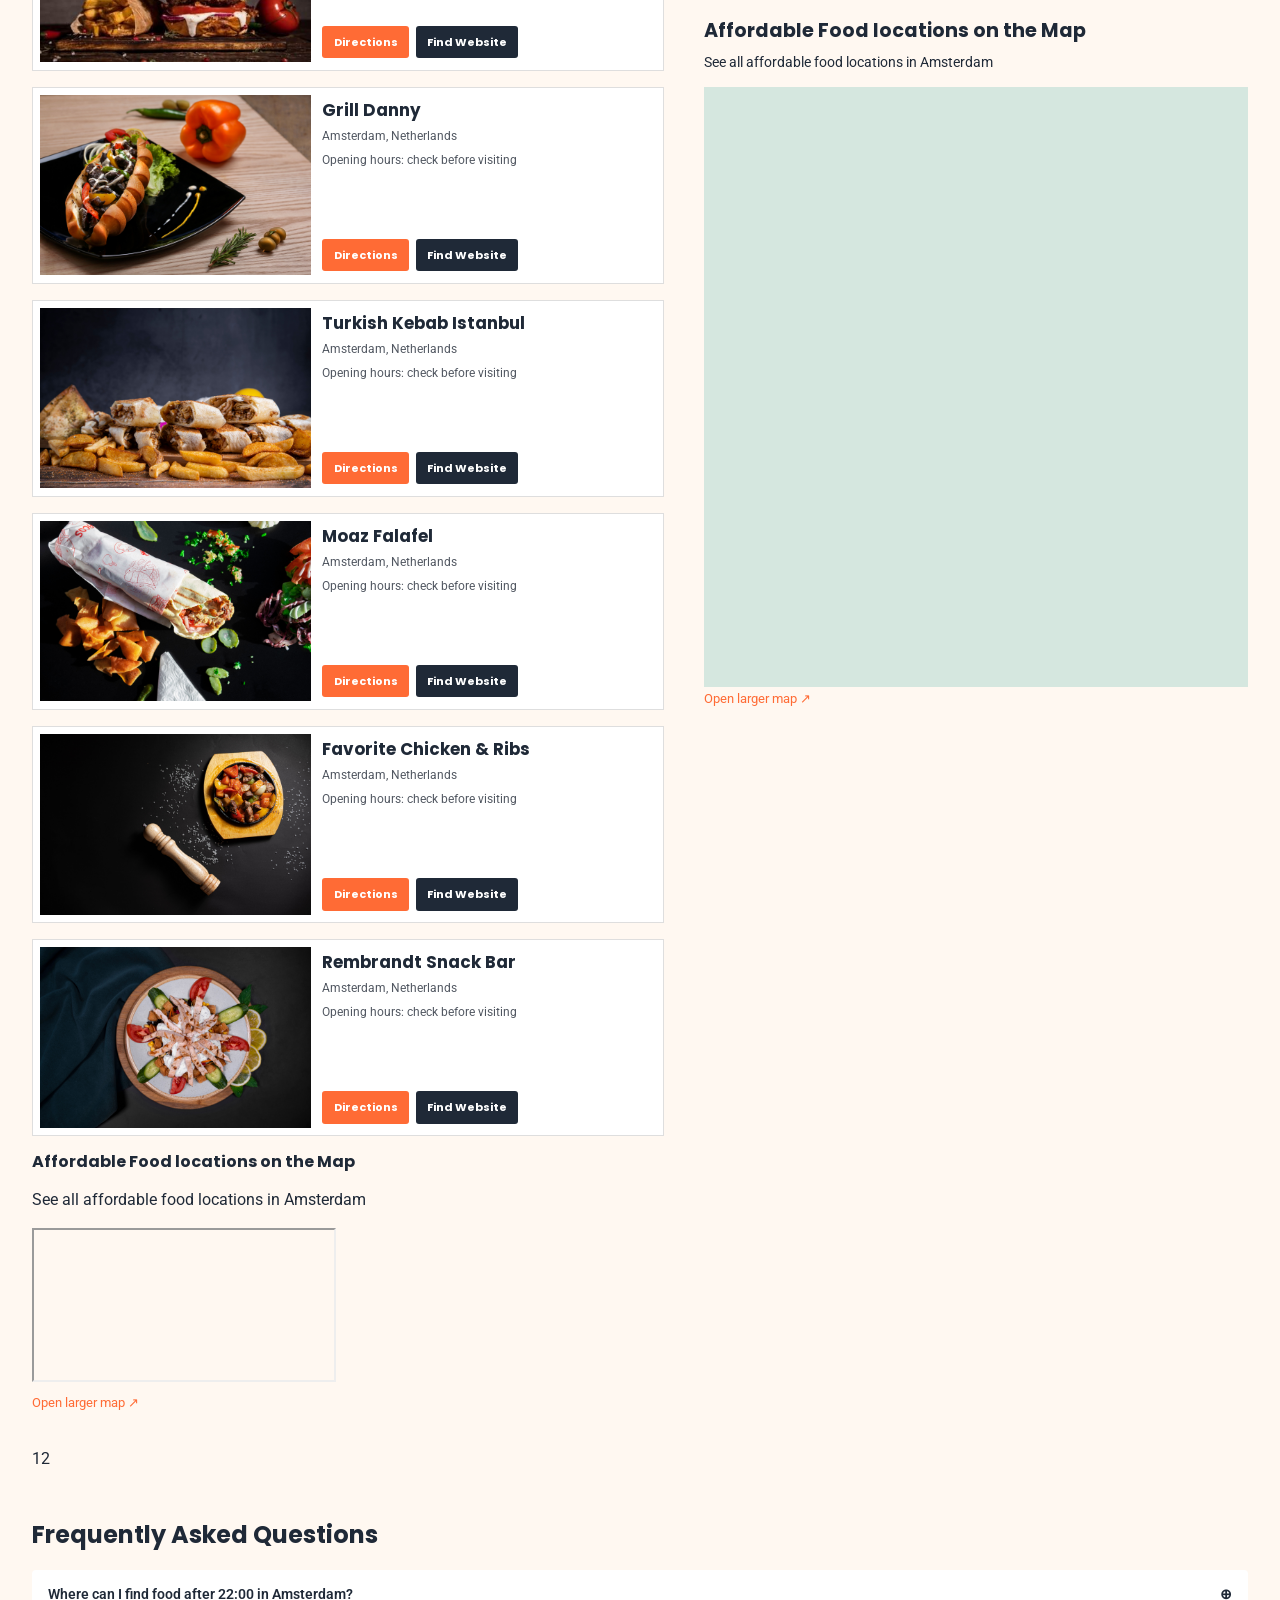
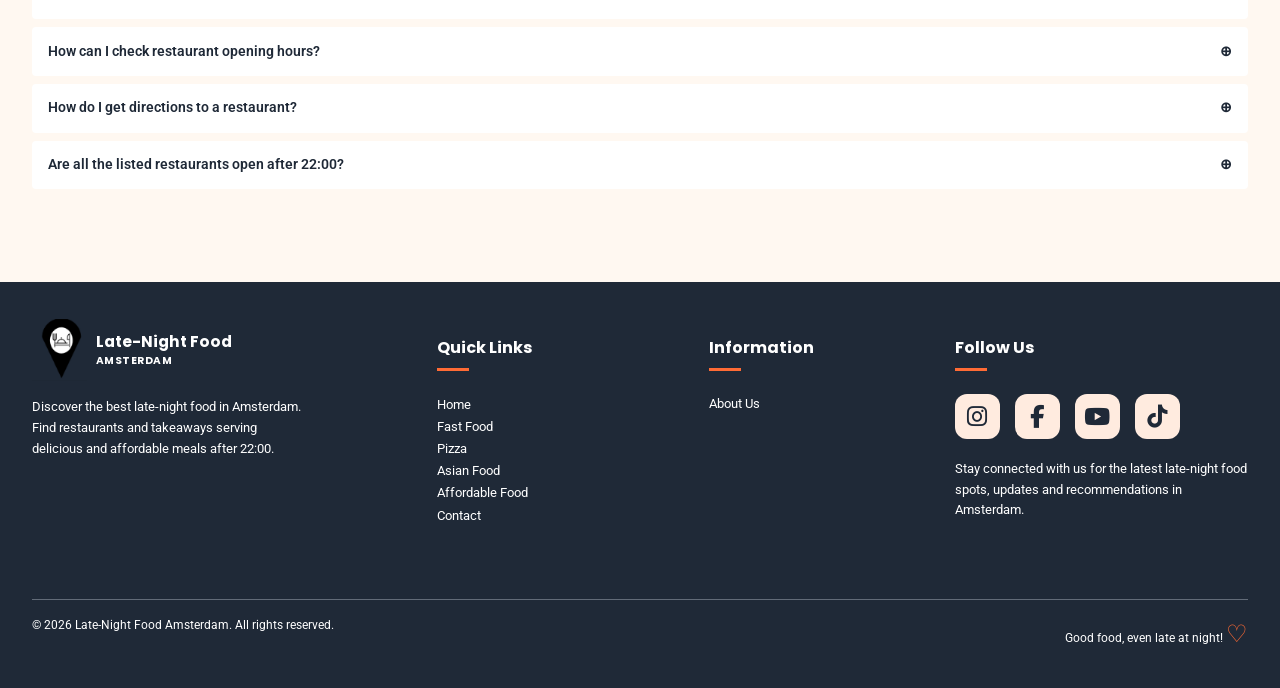
==== commit 1b533640: "Update 3" ====
--- a/affordable.html
+++ b/affordable.html
@@ -1,322 +1,425 @@
 <!DOCTYPE html>
 
 <html lang="en">
+
 <head>
-<meta charset="utf-8"/>
-<meta content="Fuad Abdi Mumed" name="author"/>
-<meta content="Explore affordable food spots in Amsterdam after 22:00, with restaurant information, neighbourhoods, directions and useful tips." name="description"/>
-<meta content="Amsterdam, late-night, food, restaurants, neighbourhoods" name="keywords"/>
-<meta content="width=device-width, initial-scale=1.0" name="viewport"/>
-<title>Affordable Food | Late-Night Food Amsterdam</title>
-<link href="design/favicon.svg" rel="icon" type="image/svg+xml"/>
-<link href="https://fonts.googleapis.com" rel="preconnect"/>
-<link crossorigin="" href="https://fonts.gstatic.com" rel="preconnect"/>
-<link href="https://fonts.googleapis.com/css2?family=Poppins:wght@400;500;600;700;800&amp;family=Roboto:wght@400;500;700&amp;display=swap" rel="stylesheet" type="text/css"/>
-<link href="css/style.css" rel="stylesheet" type="text/css"/>
-<link href="https://cdnjs.cloudflare.com/ajax/libs/font-awesome/6.7.2/css/all.min.css" rel="stylesheet"/>
+    <meta charset="utf-8" />
+    <meta content="Fuad Abdi Mumed" name="author" />
+    <meta
+        content="Explore affordable food spots in Amsterdam after 22:00, with restaurant information, neighbourhoods, directions and useful tips."
+        name="description" />
+    <meta content="Amsterdam, late-night, food, restaurants, neighbourhoods" name="keywords" />
+    <meta content="width=device-width, initial-scale=1.0" name="viewport" />
+    <title>Affordable Food | Late-Night Food Amsterdam</title>
+    <link href="design/favicon.svg" rel="icon" type="image/svg+xml" />
+    <link href="https://fonts.googleapis.com" rel="preconnect" />
+    <link crossorigin="" href="https://fonts.gstatic.com" rel="preconnect" />
+    <link
+        href="https://fonts.googleapis.com/css2?family=Poppins:wght@400;500;600;700;800&amp;family=Roboto:wght@400;500;700&amp;display=swap"
+        rel="stylesheet" type="text/css" />
+    <link href="css/style.css" rel="stylesheet" type="text/css" />
+    <link href="https://cdnjs.cloudflare.com/ajax/libs/font-awesome/6.7.2/css/all.min.css" rel="stylesheet" />
 </head>
+
 <body>
-<header class="site-header">
-<section class="header-inner"><a class="brand" href="index.html"><img alt="Late-Night Food Amsterdam pin logo" height="60" src="img/logo.png" title="Late-Night Food Amsterdam" width="54"/><span>Late-Night Food<small>AMSTERDAM</small></span></a><input aria-label="Toggle menu" class="menu-toggle" id="menu-toggle" type="checkbox"/><label class="menu-label" for="menu-toggle">☰</label>
-<nav aria-label="Main navigation" class="main-nav">
-<ul>
-<li><a href="index.html">Home</a></li>
-<li><a href="fastfood.html">Fast Food</a></li>
-<li><a href="pizza.html">Pizza</a></li>
-<li><a href="asianfood.html">Asian Food</a></li>
-<li><a aria-current="page" href="affordable.html">Affordable Food</a></li>
-<li><a href="contact.html">Contact</a></li>
-</ul>
-</nav>
-</section>
-</header>
-<main class="detail-main">
-<section class="detail-top">
-<section class="detail-heading">
-<p class="section-kicker">AFFORDABLE FOOD</p>
-<h1>Affordable Food Spots <em>After 22:00</em></h1>
-<p>
-    Looking for a satisfying meal in Amsterdam without spending too much?
-    Discover 10 affordable food spots serving everything from tasty burgers
-    and crispy snacks to pizza, kebabs and delicious street food late at night.
-    Hungry after 22:00? Explore the restaurants below, check their opening
-    hours and locations, and click Directions to find your next
-    <em>late-night meal!</em>
-</p>
-<nav aria-label="Food types" class="filter-chips"><a href="#restaurants">All</a><a href="#restaurants">Snacks</a><a href="#restaurants">Döner</a><a href="#restaurants">Kebab</a><a href="#restaurants">Sandwich</a><a href="#restaurants">Fries</a></nav>
-</section>
-<figure class="detail-banner">
-<video autoplay="" loop="" muted="" playsinline="" title="Affordable late-night food in Amsterdam">
-<source src="media/affordable-hero.mp4" type="video/mp4"/>
-        Your browser does not support the video tag.
-    </video>
-<figcaption class="sr-only">
-        Affordable late-night food in Amsterdam
-    </figcaption>
-</figure>
-</section>
-<section class="detail-columns">
-<section class="restaurant-list" id="restaurants"><input checked="" class="mobile-page-radio" id="mobile-page-1" name="mobile-restaurant-page" type="radio"/><input class="mobile-page-radio" id="mobile-page-2" name="mobile-restaurant-page" type="radio"/>
-<article class="restaurant-row">
-<figure><img alt="Dönerland Eethuis food" loading="lazy" src="img/affordable-1.jpg" title="Dönerland Eethuis food"/></figure>
-<section class="restaurant-details">
-<h2>Dönerland Eethuis</h2>
-<p>Amsterdam, Netherlands</p>
-<p>Opening hours: check before visiting</p>
-<nav aria-label="Links for Dönerland Eethuis" class="restaurant-buttons"><a class="btn-orange" href="https://www.google.com/maps/search/?api=1&amp;query=D%C3%B6nerland%20Eethuis%20Amsterdam" rel="noopener noreferrer" target="_blank">Directions</a><a class="btn-dark" href="https://www.google.com/search?q=D%C3%B6nerland%20Eethuis%20Amsterdam+restaurant+website" rel="noopener noreferrer" target="_blank">Find Website</a></nav>
-</section>
-</article>
-<article class="restaurant-row">
-<figure><img alt="Snackbar Ten Have food" loading="lazy" src="img/affordable-2.jpg" title="Snackbar Ten Have food"/></figure>
-<section class="restaurant-details">
-<h2>Snackbar Ten Have</h2>
-<p>Amsterdam, Netherlands</p>
-<p>Opening hours: check before visiting</p>
-<nav aria-label="Links for Snackbar Ten Have" class="restaurant-buttons"><a class="btn-orange" href="https://www.google.com/maps/search/?api=1&amp;query=Snackbar%20Ten%20Have%20Amsterdam" rel="noopener noreferrer" target="_blank">Directions</a><a class="btn-dark" href="https://www.google.com/search?q=Snackbar%20Ten%20Have%20Amsterdam+restaurant+website" rel="noopener noreferrer" target="_blank">Find Website</a></nav>
-</section>
-</article>
-<article class="restaurant-row">
-<figure><img alt="Eethuis Sinbad food" loading="lazy" src="img/affordable-3.jpg" title="Eethuis Sinbad food"/></figure>
-<section class="restaurant-details">
-<h2>Eethuis Sinbad</h2>
-<p>Amsterdam, Netherlands</p>
-<p>Opening hours: check before visiting</p>
-<nav aria-label="Links for Eethuis Sinbad" class="restaurant-buttons"><a class="btn-orange" href="https://www.google.com/maps/search/?api=1&amp;query=Eethuis%20Sinbad%20Amsterdam" rel="noopener noreferrer" target="_blank">Directions</a><a class="btn-dark" href="https://www.google.com/search?q=Eethuis%20Sinbad%20Amsterdam+restaurant+website" rel="noopener noreferrer" target="_blank">Find Website</a></nav>
-</section>
-</article>
-<article class="restaurant-row">
-<figure><img alt="Best Döner &amp; Snacks food" loading="lazy" src="img/affordable-4.jpg" title="Best Döner &amp; Snacks food"/></figure>
-<section class="restaurant-details">
-<h2>Best Döner &amp; Snacks</h2>
-<p>Amsterdam, Netherlands</p>
-<p>Opening hours: check before visiting</p>
-<nav aria-label="Links for Best Döner &amp; Snacks" class="restaurant-buttons"><a class="btn-orange" href="https://www.google.com/maps/search/?api=1&amp;query=Best%20D%C3%B6ner%20%26%20Snacks%20Amsterdam" rel="noopener noreferrer" target="_blank">Directions</a><a class="btn-dark" href="https://www.google.com/search?q=Best%20D%C3%B6ner%20%26%20Snacks%20Amsterdam+restaurant+website" rel="noopener noreferrer" target="_blank">Find Website</a></nav>
-</section>
-</article>
-<article class="restaurant-row">
-<figure><img alt="Meneer Kebab food" loading="lazy" src="img/affordable-5.jpg" title="Meneer Kebab food"/></figure>
-<section class="restaurant-details">
-<h2>Meneer Kebab</h2>
-<p>Amsterdam, Netherlands</p>
-<p>Opening hours: check before visiting</p>
-<nav aria-label="Links for Meneer Kebab" class="restaurant-buttons"><a class="btn-orange" href="https://www.google.com/maps/search/?api=1&amp;query=Meneer%20Kebab%20Amsterdam" rel="noopener noreferrer" target="_blank">Directions</a><a class="btn-dark" href="https://www.google.com/search?q=Meneer%20Kebab%20Amsterdam+restaurant+website" rel="noopener noreferrer" target="_blank">Find Website</a></nav>
-</section>
-</article>
-<article class="restaurant-row">
-<figure><img alt="BurgerFries food" loading="lazy" src="img/affordable-6.jpg" title="BurgerFries food"/></figure>
-<section class="restaurant-details">
-<h2>BurgerFries</h2>
-<p>Amsterdam, Netherlands</p>
-<p>Opening hours: check before visiting</p>
-<nav aria-label="Links for BurgerFries" class="restaurant-buttons"><a class="btn-orange" href="https://www.google.com/maps/search/?api=1&amp;query=BurgerFries%20Amsterdam" rel="noopener noreferrer" target="_blank">Directions</a><a class="btn-dark" href="https://www.google.com/search?q=BurgerFries%20Amsterdam+restaurant+website" rel="noopener noreferrer" target="_blank">Find Website</a></nav>
-</section>
-</article>
-<article class="restaurant-row">
-<figure><img alt="Grill Danny food" loading="lazy" src="img/affordable-7.jpg" title="Grill Danny food"/></figure>
-<section class="restaurant-details">
-<h2>Grill Danny</h2>
-<p>Amsterdam, Netherlands</p>
-<p>Opening hours: check before visiting</p>
-<nav aria-label="Links for Grill Danny" class="restaurant-buttons"><a class="btn-orange" href="https://www.google.com/maps/search/?api=1&amp;query=Grill%20Danny%20Amsterdam" rel="noopener noreferrer" target="_blank">Directions</a><a class="btn-dark" href="https://www.google.com/search?q=Grill%20Danny%20Amsterdam+restaurant+website" rel="noopener noreferrer" target="_blank">Find Website</a></nav>
-</section>
-</article>
-<article class="restaurant-row">
-<figure><img alt="Turkish Kebab Istanbul food" loading="lazy" src="img/affordable-8.jpg" title="Turkish Kebab Istanbul food"/></figure>
-<section class="restaurant-details">
-<h2>Turkish Kebab Istanbul</h2>
-<p>Amsterdam, Netherlands</p>
-<p>Opening hours: check before visiting</p>
-<nav aria-label="Links for Turkish Kebab Istanbul" class="restaurant-buttons"><a class="btn-orange" href="https://www.google.com/maps/search/?api=1&amp;query=Turkish%20Kebab%20Istanbul%20Amsterdam" rel="noopener noreferrer" target="_blank">Directions</a><a class="btn-dark" href="https://www.google.com/search?q=Turkish%20Kebab%20Istanbul%20Amsterdam+restaurant+website" rel="noopener noreferrer" target="_blank">Find Website</a></nav>
-</section>
-</article>
-<article class="restaurant-row">
-<figure><img alt="Moaz Falafel food" loading="lazy" src="img/affordable-9.jpg" title="Moaz Falafel food"/></figure>
-<section class="restaurant-details">
-<h2>Moaz Falafel</h2>
-<p>Amsterdam, Netherlands</p>
-<p>Opening hours: check before visiting</p>
-<nav aria-label="Links for Moaz Falafel" class="restaurant-buttons"><a class="btn-orange" href="https://www.google.com/maps/search/?api=1&amp;query=Moaz%20Falafel%20Amsterdam" rel="noopener noreferrer" target="_blank">Directions</a><a class="btn-dark" href="https://www.google.com/search?q=Moaz%20Falafel%20Amsterdam+restaurant+website" rel="noopener noreferrer" target="_blank">Find Website</a></nav>
-</section>
-</article>
-<article class="restaurant-row">
-<figure><img alt="Favorite Chicken &amp; Ribs food" loading="lazy" src="img/affordable-10.jpg" title="Favorite Chicken &amp; Ribs food"/></figure>
-<section class="restaurant-details">
-<h2>Favorite Chicken &amp; Ribs</h2>
-<p>Amsterdam, Netherlands</p>
-<p>Opening hours: check before visiting</p>
-<nav aria-label="Links for Favorite Chicken &amp; Ribs" class="restaurant-buttons"><a class="btn-orange" href="https://www.google.com/maps/search/?api=1&amp;query=Favorite%20Chicken%20%26%20Ribs%20Amsterdam" rel="noopener noreferrer" target="_blank">Directions</a><a class="btn-dark" href="https://www.google.com/search?q=Favorite%20Chicken%20%26%20Ribs%20Amsterdam+restaurant+website" rel="noopener noreferrer" target="_blank">Find Website</a></nav>
-</section>
-</article>
-<article class="restaurant-row">
-<figure><img alt="Rembrandt Snack Bar food" loading="lazy" src="img/affordable-11.jpg" title="Rembrandt Snack Bar food"/></figure>
-<section class="restaurant-details">
-<h2>Rembrandt Snack Bar</h2>
-<p>Amsterdam, Netherlands</p>
-<p>Opening hours: check before visiting</p>
-<nav aria-label="Links for Rembrandt Snack Bar" class="restaurant-buttons"><a class="btn-orange" href="https://www.google.com/maps/search/?api=1&amp;query=Rembrandt%20Snack%20Bar%20Amsterdam" rel="noopener noreferrer" target="_blank">Directions</a><a class="btn-dark" href="https://www.google.com/search?q=Rembrandt%20Snack%20Bar%20Amsterdam+restaurant+website" rel="noopener noreferrer" target="_blank">Find Website</a></nav>
-</section>
-</article>
-<section class="mobile-map">
-<h3>Affordable Food locations on the Map</h3>
-<p>See all affordable food locations in Amsterdam</p><iframe loading="lazy" referrerpolicy="no-referrer-when-downgrade" src="https://www.openstreetmap.org/export/embed.html?bbox=4.835%2C52.335%2C4.975%2C52.405&amp;layer=mapnik" title="Map of Amsterdam restaurants"></iframe>
-<p><a class="map-link" href="https://www.openstreetmap.org/#map=12/52.370/4.900" rel="noopener noreferrer" target="_blank">Open larger map ↗</a></p>
-</section><nav aria-label="Mobile restaurant pages" class="mobile-pagination"><label for="mobile-page-1" title="Show restaurant page 1">1</label><label for="mobile-page-2" title="Show restaurant page 2">2</label></nav></section>
-<aside class="detail-sidebar">
-<section class="why-block">
-<h2>Why Choose Affordable Food?</h2>
-<p>Enjoy delicious meals, snacks and takeaway across Amsterdam without spending too much. Perfect
+    <header class="site-header">
+        <section class="header-inner">
+            <h2 class="sr-only">Website header</h2><a class="brand" href="index.html"><img
+                    alt="Late-Night Food Amsterdam pin logo" height="60" src="img/logo.png"
+                    title="Late-Night Food Amsterdam" width="54" /><span>Late-Night
+                    Food<small>AMSTERDAM</small></span></a><input aria-label="Toggle menu" class="menu-toggle"
+                id="menu-toggle" type="checkbox" /><label aria-label="Open navigation menu" class="menu-label"
+                for="menu-toggle">☰</label>
+            <nav aria-label="Main navigation" class="main-nav">
+                <ul>
+                    <li><a href="index.html">Home</a></li>
+                    <li><a href="fastfood.html">Fast Food</a></li>
+                    <li><a href="pizza.html">Pizza</a></li>
+                    <li><a href="asianfood.html">Asian Food</a></li>
+                    <li><a aria-current="page" href="affordable.html">Affordable Food</a></li>
+                    <li><a href="contact.html">Contact</a></li>
+                </ul>
+            </nav>
+        </section>
+    </header>
+    <main class="detail-main">
+        <section class="detail-top">
+            <section class="detail-heading">
+                <p class="section-kicker">AFFORDABLE FOOD</p>
+                <h1>Affordable Food Spots <em>After 22:00</em></h1>
+                <p>
+                    Looking for a satisfying meal in Amsterdam without spending too much?
+                    Discover 11 affordable food spots serving everything from tasty burgers
+                    and crispy snacks to pizza, kebabs and delicious street food late at night.
+                    Hungry after 22:00? Explore the restaurants below, check their opening
+                    hours and locations, and click Directions to find your next
+                    <em>late-night meal!</em>
+                </p>
+                <nav aria-label="Food types" class="filter-chips"><a href="#restaurants">All</a><a
+                        href="#restaurants">Snacks</a><a href="#restaurants">Döner</a><a href="#restaurants">Kebab</a><a
+                        href="#restaurants">Sandwich</a><a href="#restaurants">Fries</a></nav>
+            </section>
+            <figure class="detail-banner">
+                <video autoplay="" loop="" muted="" playsinline="" preload="metadata"
+                    title="Affordable late-night food in Amsterdam">
+                    <source src="media/affordable-hero.mp4" type="video/mp4" />
+                    Your browser does not support the video tag.
+                </video>
+                <figcaption class="sr-only">
+                    Affordable late-night food in Amsterdam
+                </figcaption>
+            </figure>
+        </section>
+        <section class="detail-columns">
+            <section class="restaurant-list" id="restaurants"><input checked="" class="mobile-page-radio"
+                    id="mobile-page-1" name="mobile-restaurant-page" type="radio" /><input class="mobile-page-radio"
+                    id="mobile-page-2" name="mobile-restaurant-page" type="radio" />
+                <article class="restaurant-row">
+                    <figure><img alt="Dönerland Eethuis food" loading="lazy" src="img/affordable-1.jpg"
+                            title="Dönerland Eethuis food" /></figure>
+                    <section class="restaurant-details">
+                        <h2>Dönerland Eethuis</h2>
+                        <p>Amsterdam, Netherlands</p>
+                        <p>Opening hours: check before visiting</p>
+                        <nav aria-label="Links for Dönerland Eethuis" class="restaurant-buttons"><a class="btn-orange"
+                                href="https://www.google.com/maps/search/?api=1&amp;query=D%C3%B6nerland%20Eethuis%20Amsterdam"
+                                rel="noopener noreferrer" target="_blank">Directions</a><a class="btn-dark"
+                                href="https://www.google.com/search?q=D%C3%B6nerland%20Eethuis%20Amsterdam+restaurant+website"
+                                rel="noopener noreferrer" target="_blank">Find Website</a></nav>
+                    </section>
+                </article>
+                <article class="restaurant-row">
+                    <figure><img alt="Snackbar Ten Have food" loading="lazy" src="img/affordable-2.jpg"
+                            title="Snackbar Ten Have food" /></figure>
+                    <section class="restaurant-details">
+                        <h2>Snackbar Ten Have</h2>
+                        <p>Amsterdam, Netherlands</p>
+                        <p>Opening hours: check before visiting</p>
+                        <nav aria-label="Links for Snackbar Ten Have" class="restaurant-buttons"><a class="btn-orange"
+                                href="https://www.google.com/maps/search/?api=1&amp;query=Snackbar%20Ten%20Have%20Amsterdam"
+                                rel="noopener noreferrer" target="_blank">Directions</a><a class="btn-dark"
+                                href="https://www.google.com/search?q=Snackbar%20Ten%20Have%20Amsterdam+restaurant+website"
+                                rel="noopener noreferrer" target="_blank">Find Website</a></nav>
+                    </section>
+                </article>
+                <article class="restaurant-row">
+                    <figure><img alt="Eethuis Sinbad food" loading="lazy" src="img/affordable-3.jpg"
+                            title="Eethuis Sinbad food" /></figure>
+                    <section class="restaurant-details">
+                        <h2>Eethuis Sinbad</h2>
+                        <p>Amsterdam, Netherlands</p>
+                        <p>Opening hours: check before visiting</p>
+                        <nav aria-label="Links for Eethuis Sinbad" class="restaurant-buttons"><a class="btn-orange"
+                                href="https://www.google.com/maps/search/?api=1&amp;query=Eethuis%20Sinbad%20Amsterdam"
+                                rel="noopener noreferrer" target="_blank">Directions</a><a class="btn-dark"
+                                href="https://www.google.com/search?q=Eethuis%20Sinbad%20Amsterdam+restaurant+website"
+                                rel="noopener noreferrer" target="_blank">Find Website</a></nav>
+                    </section>
+                </article>
+                <article class="restaurant-row">
+                    <figure><img alt="Best Döner &amp; Snacks food" loading="lazy" src="img/affordable-4.jpg"
+                            title="Best Döner &amp; Snacks food" /></figure>
+                    <section class="restaurant-details">
+                        <h2>Best Döner &amp; Snacks</h2>
+                        <p>Amsterdam, Netherlands</p>
+                        <p>Opening hours: check before visiting</p>
+                        <nav aria-label="Links for Best Döner &amp; Snacks" class="restaurant-buttons"><a
+                                class="btn-orange"
+                                href="https://www.google.com/maps/search/?api=1&amp;query=Best%20D%C3%B6ner%20%26%20Snacks%20Amsterdam"
+                                rel="noopener noreferrer" target="_blank">Directions</a><a class="btn-dark"
+                                href="https://www.google.com/search?q=Best%20D%C3%B6ner%20%26%20Snacks%20Amsterdam+restaurant+website"
+                                rel="noopener noreferrer" target="_blank">Find Website</a></nav>
+                    </section>
+                </article>
+                <article class="restaurant-row">
+                    <figure><img alt="Meneer Kebab food" loading="lazy" src="img/affordable-5.jpg"
+                            title="Meneer Kebab food" /></figure>
+                    <section class="restaurant-details">
+                        <h2>Meneer Kebab</h2>
+                        <p>Amsterdam, Netherlands</p>
+                        <p>Opening hours: check before visiting</p>
+                        <nav aria-label="Links for Meneer Kebab" class="restaurant-buttons"><a class="btn-orange"
+                                href="https://www.google.com/maps/search/?api=1&amp;query=Meneer%20Kebab%20Amsterdam"
+                                rel="noopener noreferrer" target="_blank">Directions</a><a class="btn-dark"
+                                href="https://www.google.com/search?q=Meneer%20Kebab%20Amsterdam+restaurant+website"
+                                rel="noopener noreferrer" target="_blank">Find Website</a></nav>
+                    </section>
+                </article>
+                <article class="restaurant-row">
+                    <figure><img alt="BurgerFries food" loading="lazy" src="img/affordable-6.jpg"
+                            title="BurgerFries food" /></figure>
+                    <section class="restaurant-details">
+                        <h2>BurgerFries</h2>
+                        <p>Amsterdam, Netherlands</p>
+                        <p>Opening hours: check before visiting</p>
+                        <nav aria-label="Links for BurgerFries" class="restaurant-buttons"><a class="btn-orange"
+                                href="https://www.google.com/maps/search/?api=1&amp;query=BurgerFries%20Amsterdam"
+                                rel="noopener noreferrer" target="_blank">Directions</a><a class="btn-dark"
+                                href="https://www.google.com/search?q=BurgerFries%20Amsterdam+restaurant+website"
+                                rel="noopener noreferrer" target="_blank">Find Website</a></nav>
+                    </section>
+                </article>
+                <article class="restaurant-row">
+                    <figure><img alt="Grill Danny food" loading="lazy" src="img/affordable-7.jpg"
+                            title="Grill Danny food" /></figure>
+                    <section class="restaurant-details">
+                        <h2>Grill Danny</h2>
+                        <p>Amsterdam, Netherlands</p>
+                        <p>Opening hours: check before visiting</p>
+                        <nav aria-label="Links for Grill Danny" class="restaurant-buttons"><a class="btn-orange"
+                                href="https://www.google.com/maps/search/?api=1&amp;query=Grill%20Danny%20Amsterdam"
+                                rel="noopener noreferrer" target="_blank">Directions</a><a class="btn-dark"
+                                href="https://www.google.com/search?q=Grill%20Danny%20Amsterdam+restaurant+website"
+                                rel="noopener noreferrer" target="_blank">Find Website</a></nav>
+                    </section>
+                </article>
+                <article class="restaurant-row">
+                    <figure><img alt="Turkish Kebab Istanbul food" loading="lazy" src="img/affordable-8.jpg"
+                            title="Turkish Kebab Istanbul food" /></figure>
+                    <section class="restaurant-details">
+                        <h2>Turkish Kebab Istanbul</h2>
+                        <p>Amsterdam, Netherlands</p>
+                        <p>Opening hours: check before visiting</p>
+                        <nav aria-label="Links for Turkish Kebab Istanbul" class="restaurant-buttons"><a
+                                class="btn-orange"
+                                href="https://www.google.com/maps/search/?api=1&amp;query=Turkish%20Kebab%20Istanbul%20Amsterdam"
+                                rel="noopener noreferrer" target="_blank">Directions</a><a class="btn-dark"
+                                href="https://www.google.com/search?q=Turkish%20Kebab%20Istanbul%20Amsterdam+restaurant+website"
+                                rel="noopener noreferrer" target="_blank">Find Website</a></nav>
+                    </section>
+                </article>
+                <article class="restaurant-row">
+                    <figure><img alt="Moaz Falafel food" loading="lazy" src="img/affordable-9.jpg"
+                            title="Moaz Falafel food" /></figure>
+                    <section class="restaurant-details">
+                        <h2>Moaz Falafel</h2>
+                        <p>Amsterdam, Netherlands</p>
+                        <p>Opening hours: check before visiting</p>
+                        <nav aria-label="Links for Moaz Falafel" class="restaurant-buttons"><a class="btn-orange"
+                                href="https://www.google.com/maps/search/?api=1&amp;query=Moaz%20Falafel%20Amsterdam"
+                                rel="noopener noreferrer" target="_blank">Directions</a><a class="btn-dark"
+                                href="https://www.google.com/search?q=Moaz%20Falafel%20Amsterdam+restaurant+website"
+                                rel="noopener noreferrer" target="_blank">Find Website</a></nav>
+                    </section>
+                </article>
+                <article class="restaurant-row">
+                    <figure><img alt="Favorite Chicken &amp; Ribs food" loading="lazy" src="img/affordable-10.jpg"
+                            title="Favorite Chicken &amp; Ribs food" /></figure>
+                    <section class="restaurant-details">
+                        <h2>Favorite Chicken &amp; Ribs</h2>
+                        <p>Amsterdam, Netherlands</p>
+                        <p>Opening hours: check before visiting</p>
+                        <nav aria-label="Links for Favorite Chicken &amp; Ribs" class="restaurant-buttons"><a
+                                class="btn-orange"
+                                href="https://www.google.com/maps/search/?api=1&amp;query=Favorite%20Chicken%20%26%20Ribs%20Amsterdam"
+                                rel="noopener noreferrer" target="_blank">Directions</a><a class="btn-dark"
+                                href="https://www.google.com/search?q=Favorite%20Chicken%20%26%20Ribs%20Amsterdam+restaurant+website"
+                                rel="noopener noreferrer" target="_blank">Find Website</a></nav>
+                    </section>
+                </article>
+                <article class="restaurant-row">
+                    <figure><img alt="Rembrandt Snack Bar food" loading="lazy" src="img/affordable-11.jpg"
+                            title="Rembrandt Snack Bar food" /></figure>
+                    <section class="restaurant-details">
+                        <h2>Rembrandt Snack Bar</h2>
+                        <p>Amsterdam, Netherlands</p>
+                        <p>Opening hours: check before visiting</p>
+                        <nav aria-label="Links for Rembrandt Snack Bar" class="restaurant-buttons"><a class="btn-orange"
+                                href="https://www.google.com/maps/search/?api=1&amp;query=Rembrandt%20Snack%20Bar%20Amsterdam"
+                                rel="noopener noreferrer" target="_blank">Directions</a><a class="btn-dark"
+                                href="https://www.google.com/search?q=Rembrandt%20Snack%20Bar%20Amsterdam+restaurant+website"
+                                rel="noopener noreferrer" target="_blank">Find Website</a></nav>
+                    </section>
+                </article>
+                <section class="mobile-map">
+                    <h3>Affordable Food locations on the Map</h3>
+                    <p>See all affordable food locations in Amsterdam</p><iframe loading="lazy"
+                        referrerpolicy="no-referrer-when-downgrade"
+                        src="https://www.openstreetmap.org/export/embed.html?bbox=4.835%2C52.335%2C4.975%2C52.405&amp;layer=mapnik"
+                        title="Map of Amsterdam restaurants"></iframe>
+                    <p><a class="map-link" href="https://www.openstreetmap.org/#map=12/52.370/4.900"
+                            rel="noopener noreferrer" target="_blank">Open larger map ↗</a></p>
+                </section>
+                <nav aria-label="Mobile restaurant pages" class="mobile-pagination"><label for="mobile-page-1"
+                        title="Show restaurant page 1">1</label><label for="mobile-page-2"
+                        title="Show restaurant page 2">2</label></nav>
+            </section>
+            <aside class="detail-sidebar">
+                <section class="why-block">
+                    <h2>Why Choose Affordable Food?</h2>
+                    <p>Enjoy delicious meals, snacks and takeaway across Amsterdam without spending too much. Perfect
                         for students, night-shift workers and anyone looking for a quick meal after 22:00.</p>
-<section class="feature-icons affordable-features">
-<article>
-<span aria-hidden="true">
-<i class="fa-solid fa-cloud-sun"></i>
-</span>
-<strong>Open late</strong>
-<p>Many places are open after 22:00</p>
-</article>
-<article>
-<span aria-hidden="true">
-<i class="fa-solid fa-people-group"></i>
-</span>
-<strong>Popular area</strong>
-<p>Find pizza in different neighbourhoods</p>
-</article>
-<article>
-<span aria-hidden="true">
-<i class="fa-solid fa-money-bill-wave"></i>
-</span>
-<strong>Budget friendly</strong>
-<p>Good food options for every budget.</p>
-</article>
-<article>
-<span aria-hidden="true">
-<i class="fa-solid fa-utensils"></i>
-</span>
-<strong>Many options</strong>
-<p>From local snacks to international meals.</p>
-</article>
-</section>
-</section>
-<!-- NEIGHBOURHOODS WITH NEW ICONS -->
-<section class="neighbourhood-block">
-<h2>Find Affordable Food by Neighbourhood</h2>
-<p>Explore options in popular areas of Amsterdam</p>
-<section class="neighbourhood-grid">
-<a href="https://www.google.com/maps/search/?api=1&amp;query=Fast%20Food%20Centrum%20Amsterdam" rel="noopener noreferrer" target="_blank">
-<span><i aria-hidden="true" class="fa-solid fa-building"></i></span>
+                    <section class="feature-icons affordable-features">
+                        <h2 class="sr-only">Affordable food highlights</h2>
+                        <article>
+                            <span aria-hidden="true">
+                                <i class="fa-solid fa-cloud-sun"></i>
+                            </span>
+                            <strong>Open late</strong>
+                            <p>Many places are open after 22:00</p>
+                        </article>
+                        <article>
+                            <span aria-hidden="true">
+                                <i class="fa-solid fa-people-group"></i>
+                            </span>
+                            <strong>Popular area</strong>
+                            <p>Find affordable food in different neighbourhoods.</p>
+                        </article>
+                        <article>
+                            <span aria-hidden="true">
+                                <i class="fa-solid fa-money-bill-wave"></i>
+                            </span>
+                            <strong>Budget friendly</strong>
+                            <p>Good food options for every budget.</p>
+                        </article>
+                        <article>
+                            <span aria-hidden="true">
+                                <i class="fa-solid fa-utensils"></i>
+                            </span>
+                            <strong>Many options</strong>
+                            <p>From local snacks to international meals.</p>
+                        </article>
+                    </section>
+                </section>
+                <!-- NEIGHBOURHOODS WITH NEW ICONS -->
+                <section class="neighbourhood-block">
+                    <h2>Find Affordable Food by Neighbourhood</h2>
+                    <p>Explore options in popular areas of Amsterdam</p>
+                    <section class="neighbourhood-grid">
+                        <h2 class="sr-only">Amsterdam neighbourhood links</h2>
+                        <a href="https://www.google.com/maps/search/?api=1&amp;query=Affordable%20Food%20Centrum%20Amsterdam"
+                            rel="noopener noreferrer" target="_blank">
+                            <span><i aria-hidden="true" class="fa-solid fa-building"></i></span>
                             Centrum
                         </a>
-<a href="https://www.google.com/maps/search/?api=1&amp;query=Fast%20Food%20De%20Pijp%20Amsterdam" rel="noopener noreferrer" target="_blank">
-<span><i aria-hidden="true" class="fa-solid fa-industry"></i></span>
+                        <a href="https://www.google.com/maps/search/?api=1&amp;query=Affordable%20Food%20De%20Pijp%20Amsterdam"
+                            rel="noopener noreferrer" target="_blank">
+                            <span><i aria-hidden="true" class="fa-solid fa-industry"></i></span>
                             De Pijp
                         </a>
-<a href="https://www.google.com/maps/search/?api=1&amp;query=Fast%20Food%20West%20Amsterdam" rel="noopener noreferrer" target="_blank">
-<span><i aria-hidden="true" class="fa-solid fa-wind"></i></span>
+                        <a href="https://www.google.com/maps/search/?api=1&amp;query=Affordable%20Food%20West%20Amsterdam"
+                            rel="noopener noreferrer" target="_blank">
+                            <span><i aria-hidden="true" class="fa-solid fa-wind"></i></span>
                             West
                         </a>
-<a href="https://www.google.com/maps/search/?api=1&amp;query=Fast%20Food%20Oost%20Amsterdam" rel="noopener noreferrer" target="_blank">
-<span><i aria-hidden="true" class="fa-solid fa-landmark"></i></span>
+                        <a href="https://www.google.com/maps/search/?api=1&amp;query=Affordable%20Food%20Oost%20Amsterdam"
+                            rel="noopener noreferrer" target="_blank">
+                            <span><i aria-hidden="true" class="fa-solid fa-landmark"></i></span>
                             Oost
                         </a>
-<a href="https://www.google.com/maps/search/?api=1&amp;query=Fast%20Food%20Noord%20Amsterdam" rel="noopener noreferrer" target="_blank">
-<span><i aria-hidden="true" class="fa-solid fa-church"></i></span>
+                        <a href="https://www.google.com/maps/search/?api=1&amp;query=Affordable%20Food%20Noord%20Amsterdam"
+                            rel="noopener noreferrer" target="_blank">
+                            <span><i aria-hidden="true" class="fa-solid fa-church"></i></span>
                             Noord
                         </a>
-</section>
-</section>
-<section class="tips-panel affordable-tips">
-<h2>
-<i aria-hidden="true" class="fa-solid fa-lightbulb"></i>
-        Tips for Late-Night Affordable Food
-    </h2>
-<ul>
-<li>Check opening times before you go.</li>
-<li>Look for restaurants close to you.</li>
-<li>Explore different neighbourhoods.</li>
-<li>Check the restaurant website for updates.</li>
-<li>Use Google Maps to find the fastest route.</li>
-</ul>
-</section>
-<section class="map-block">
-<h3>Affordable Food locations on the Map</h3>
-<p>See all affordable food locations in Amsterdam</p><iframe loading="lazy" referrerpolicy="no-referrer-when-downgrade" src="https://www.openstreetmap.org/export/embed.html?bbox=4.835%2C52.335%2C4.975%2C52.405&amp;layer=mapnik" title="Map of Amsterdam restaurants"></iframe>
-<p><a class="map-link" href="https://www.openstreetmap.org/#map=12/52.370/4.900" rel="noopener noreferrer" target="_blank">Open larger map ↗</a></p>
-</section>
-</aside>
-</section>
-<section class="faq-block">
-<h2>Frequently Asked Questions</h2>
-<details>
-<summary>Where can I find food after 22:00 in Amsterdam?</summary>
-<p>Explore the restaurant cards and check each location before visiting.</p>
-</details>
-<details>
-<summary>How can I check restaurant opening hours?</summary>
-<p>Use the website link or Google Maps for the latest published hours.</p>
-</details>
-<details>
-<summary>How do I get directions to a restaurant?</summary>
-<p>Select the orange Directions button beside a restaurant.</p>
-</details>
-<details>
-<summary>Are all the listed restaurants open after 22:00?</summary>
-<p>Opening hours can change, so always verify before travelling.</p>
-</details>
-</section>
-</main>
-<footer class="site-footer">
-<section class="footer-inner">
-<section class="footer-about"><a class="brand" href="index.html"><img alt="Food pin logo" height="60" src="img/logofooter.png" title="Late-Night Food" width="54"/><span>Late-Night
+                    </section>
+                </section>
+                <section class="tips-panel affordable-tips">
+                    <h2>
+                        <i aria-hidden="true" class="fa-solid fa-lightbulb"></i>
+                        Tips for Late-Night Affordable Food
+                    </h2>
+                    <ul>
+                        <li>Check opening times before you go.</li>
+                        <li>Look for restaurants close to you.</li>
+                        <li>Explore different neighbourhoods.</li>
+                        <li>Check the restaurant website for updates.</li>
+                        <li>Use Google Maps to find the fastest route.</li>
+                    </ul>
+                </section>
+                <section class="map-block">
+                    <h3>Affordable Food locations on the Map</h3>
+                    <p>See all affordable food locations in Amsterdam</p><iframe loading="lazy"
+                        referrerpolicy="no-referrer-when-downgrade"
+                        src="https://www.openstreetmap.org/export/embed.html?bbox=4.835%2C52.335%2C4.975%2C52.405&amp;layer=mapnik"
+                        title="Map of Amsterdam restaurants"></iframe>
+                    <p><a class="map-link" href="https://www.openstreetmap.org/#map=12/52.370/4.900"
+                            rel="noopener noreferrer" target="_blank">Open larger map ↗</a></p>
+                </section>
+            </aside>
+        </section>
+        <section class="faq-block">
+            <h2>Frequently Asked Questions</h2>
+            <details>
+                <summary>Where can I find food after 22:00 in Amsterdam?</summary>
+                <p>Explore the restaurant cards and check each location before visiting.</p>
+            </details>
+            <details>
+                <summary>How can I check restaurant opening hours?</summary>
+                <p>Use the website link or Google Maps for the latest published hours.</p>
+            </details>
+            <details>
+                <summary>How do I get directions to a restaurant?</summary>
+                <p>Select the orange Directions button beside a restaurant.</p>
+            </details>
+            <details>
+                <summary>Are all the listed restaurants open after 22:00?</summary>
+                <p>Opening hours can change, so always verify before travelling.</p>
+            </details>
+        </section>
+    </main>
+    <footer class="site-footer">
+        <section class="footer-inner">
+            <section class="footer-about">
+                <h2 class="sr-only">About this website</h2><a class="brand" href="index.html"><img alt="Food pin logo"
+                        height="60" src="img/logofooter.png" title="Late-Night Food" width="54" /><span>Late-Night
                         Food<small>AMSTERDAM</small></span></a>
-<p>Discover the best late-night food in Amsterdam. Find restaurants and takeaways serving delicious and
+                <p>Discover the best late-night food in Amsterdam. Find restaurants and takeaways serving delicious and
                     affordable meals after 22:00.</p>
-</section>
-<section>
-<h2>Quick Links</h2>
-<nav aria-label="Footer navigation">
-<ul>
-<li><a href="index.html">Home</a></li>
-<li><a href="fastfood.html">Fast Food</a></li>
-<li><a href="pizza.html">Pizza</a></li>
-<li><a href="asianfood.html">Asian Food</a></li>
-<li><a href="affordable.html">Affordable Food</a></li>
-<li><a href="contact.html">Contact</a></li>
-</ul>
-</nav>
-</section>
-<section>
-<h2>Information</h2>
-<p><a href="index.html#about">About Us</a></p>
-</section>
-<section>
-<h2>Follow Us</h2>
-<p class="socials">
-<a aria-label="Instagram" href="https://www.instagram.com/late_night_food_in_amsterdam?xtok=aW12a2M1NmpsdDB4&amp;utm_source=qr" rel="noopener noreferrer" target="_blank">
-<i aria-hidden="true" class="fa-brands fa-instagram"></i>
-</a>
-<a aria-label="Facebook" href="https://www.facebook.com/share/18cjVKNwvF/?mibextid=wwXIfr" rel="noopener noreferrer" target="_blank">
-<i aria-hidden="true" class="fa-brands fa-facebook-f"></i>
-</a>
-<a aria-label="YouTube" href="https://www.youtube.com/@fueharochannel6216" rel="noopener noreferrer" target="_blank">
-<i aria-hidden="true" class="fa-brands fa-youtube"></i>
-</a>
-<a aria-label="TikTok" href="https://www.tiktok.com/@xyatcd?_r=1&amp;_t=ZN-9Auv4hte4yk" rel="noopener noreferrer" target="_blank">
-<i aria-hidden="true" class="fa-brands fa-tiktok"></i>
-</a>
-</p>
-<p>
-        Stay connected with us for the latest late-night
-        food spots, updates and recommendations in Amsterdam.
-    </p>
-</section>
-</section>
-<section class="footer-bottom">
-<p>© 2026 Late-Night Food Amsterdam. All rights reserved.</p>
-<p>Good food, even late at night! <span class="heart">♡</span></p>
-</section>
-</footer>
-<aside class="cookie-note"><input id="cookie-dismiss" type="checkbox"/>
-<p>This site does not use tracking cookies.</p><label for="cookie-dismiss">Close ×</label>
-</aside>
+            </section>
+            <section>
+                <h2>Quick Links</h2>
+                <nav aria-label="Footer navigation">
+                    <ul>
+                        <li><a href="index.html">Home</a></li>
+                        <li><a href="fastfood.html">Fast Food</a></li>
+                        <li><a href="pizza.html">Pizza</a></li>
+                        <li><a href="asianfood.html">Asian Food</a></li>
+                        <li><a href="affordable.html">Affordable Food</a></li>
+                        <li><a href="contact.html">Contact</a></li>
+                    </ul>
+                </nav>
+            </section>
+            <section>
+                <h2>Information</h2>
+                <p><a href="index.html#about">About Us</a></p>
+            </section>
+            <section>
+                <h2>Follow Us</h2>
+                <p class="socials">
+                    <a aria-label="Instagram"
+                        href="https://www.instagram.com/late_night_food_in_amsterdam?xtok=aW12a2M1NmpsdDB4&amp;utm_source=qr"
+                        rel="noopener noreferrer" target="_blank">
+                        <i aria-hidden="true" class="fa-brands fa-instagram"></i>
+                    </a>
+                    <a aria-label="Facebook" href="https://www.facebook.com/share/18cjVKNwvF/?mibextid=wwXIfr"
+                        rel="noopener noreferrer" target="_blank">
+                        <i aria-hidden="true" class="fa-brands fa-facebook-f"></i>
+                    </a>
+                    <a aria-label="YouTube" href="https://www.youtube.com/@fueharochannel6216" rel="noopener noreferrer"
+                        target="_blank">
+                        <i aria-hidden="true" class="fa-brands fa-youtube"></i>
+                    </a>
+                    <a aria-label="TikTok" href="https://www.tiktok.com/@xyatcd?_r=1&amp;_t=ZN-9Auv4hte4yk"
+                        rel="noopener noreferrer" target="_blank">
+                        <i aria-hidden="true" class="fa-brands fa-tiktok"></i>
+                    </a>
+                </p>
+                <p>
+                    Stay connected with us for the latest late-night
+                    food spots, updates and recommendations in Amsterdam.
+                </p>
+            </section>
+        </section>
+        <section class="footer-bottom">
+            <h2 class="sr-only">Copyright and website information</h2>
+            <p>© 2026 Late-Night Food Amsterdam. All rights reserved.</p>
+            <p>Good food, even late at night! <span class="heart">♡</span></p>
+        </section>
+    </footer>
+    <aside aria-label="Cookie information" class="cookie-note"><input id="cookie-dismiss" type="checkbox" />
+        <p>This site does not use tracking cookies.</p><label for="cookie-dismiss">Close ×</label>
+    </aside>
 </body>
+
 </html>
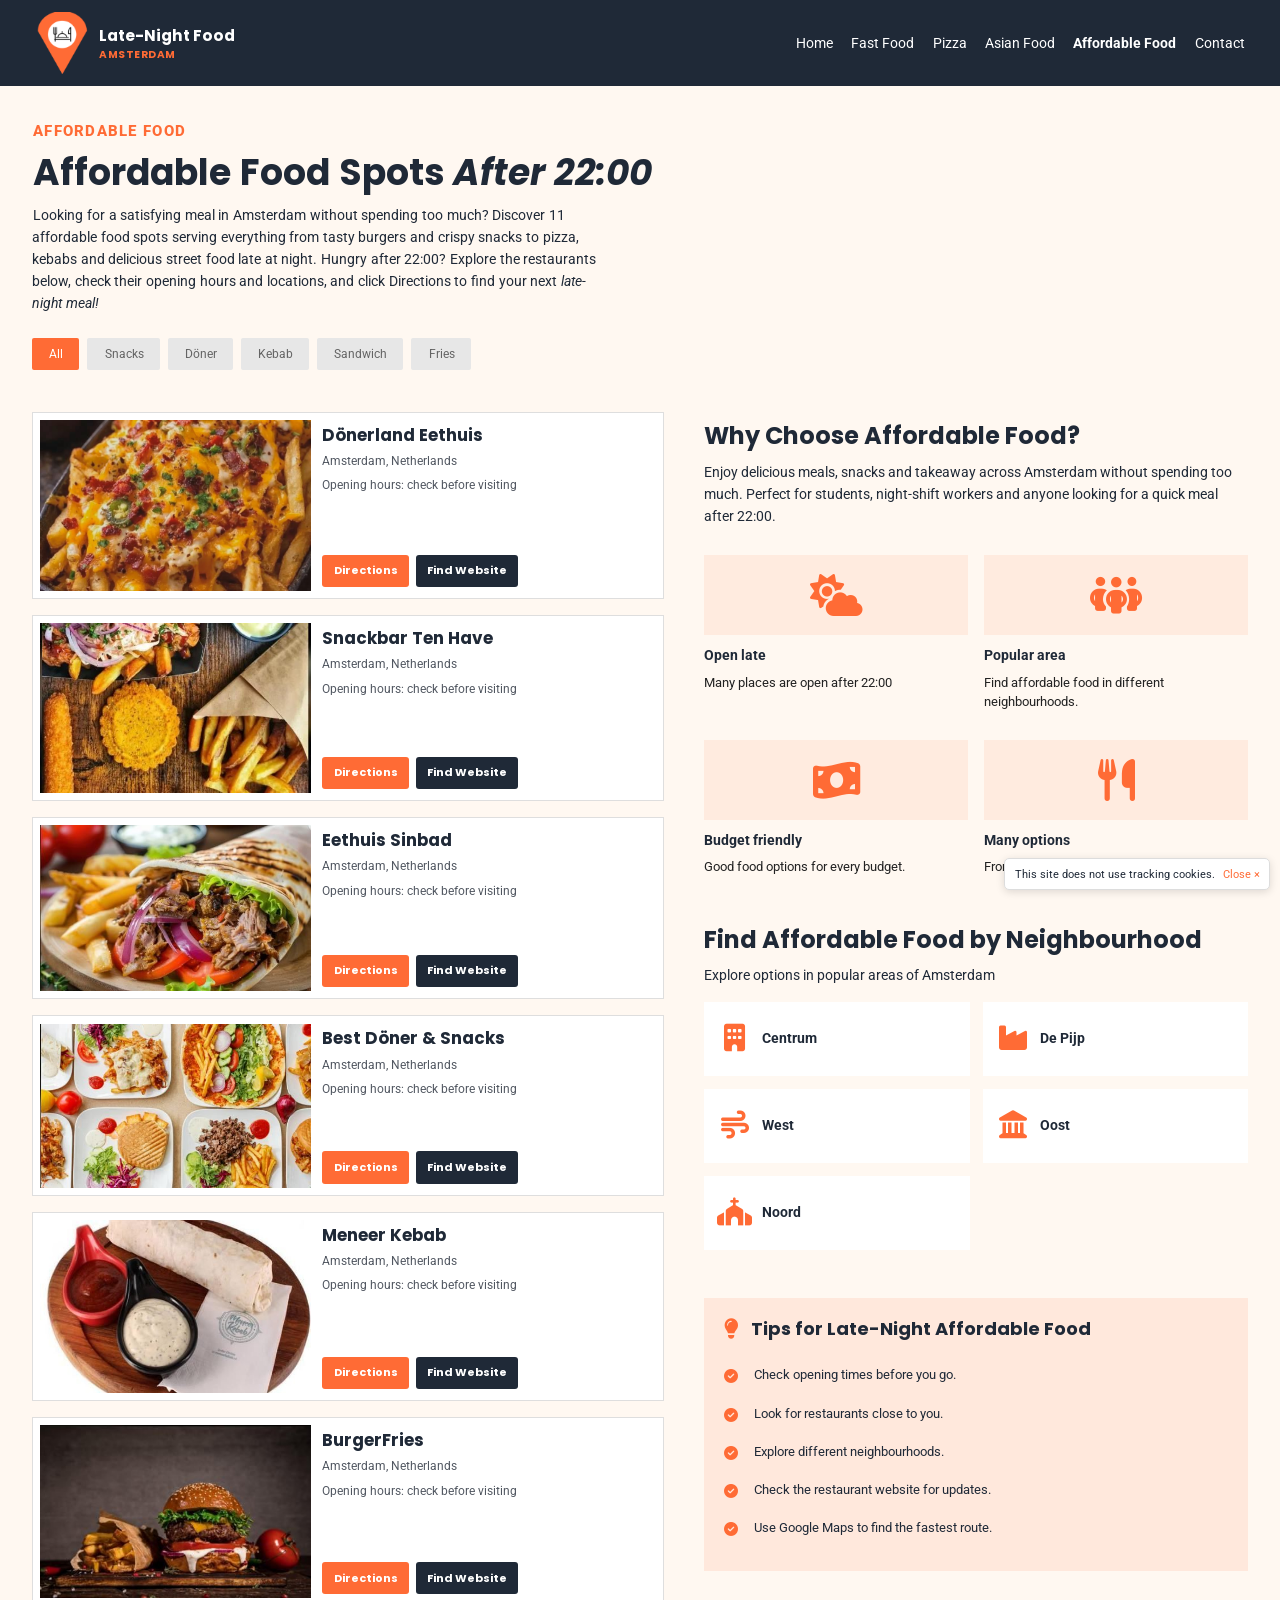
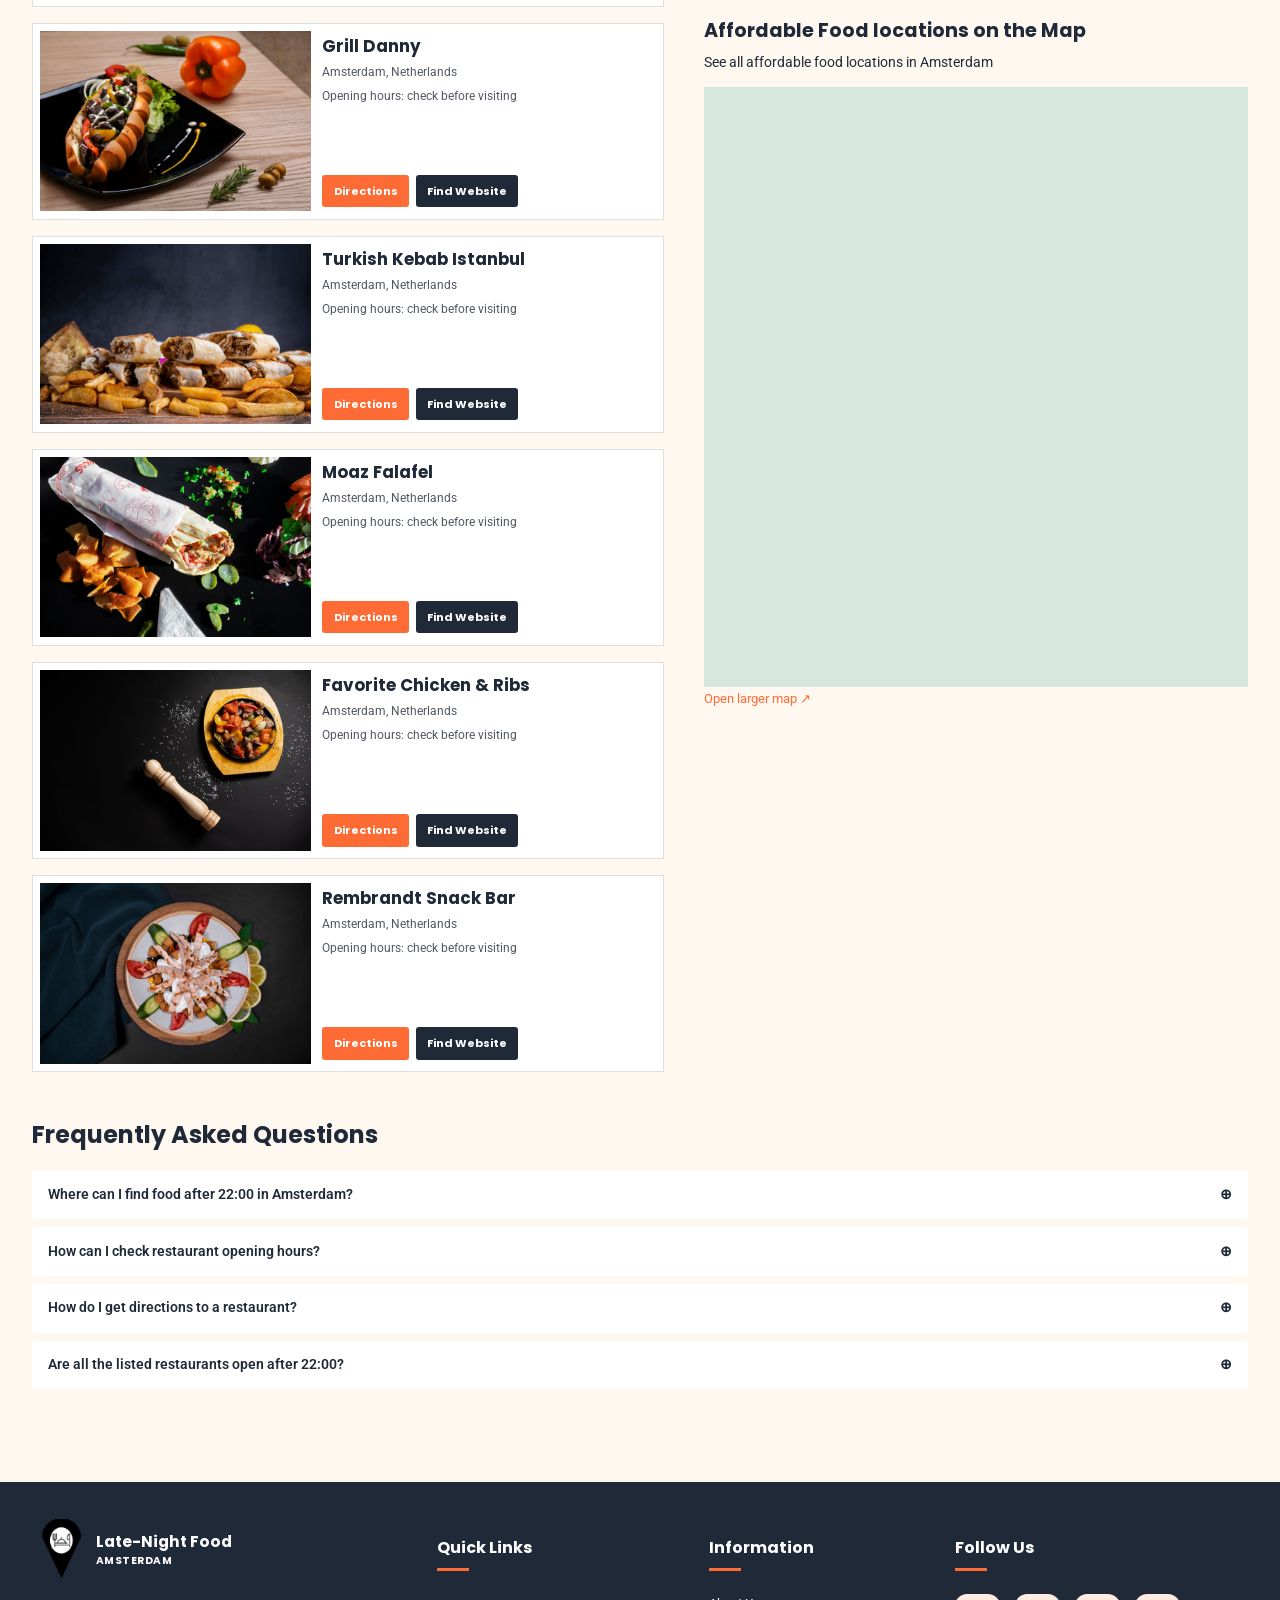
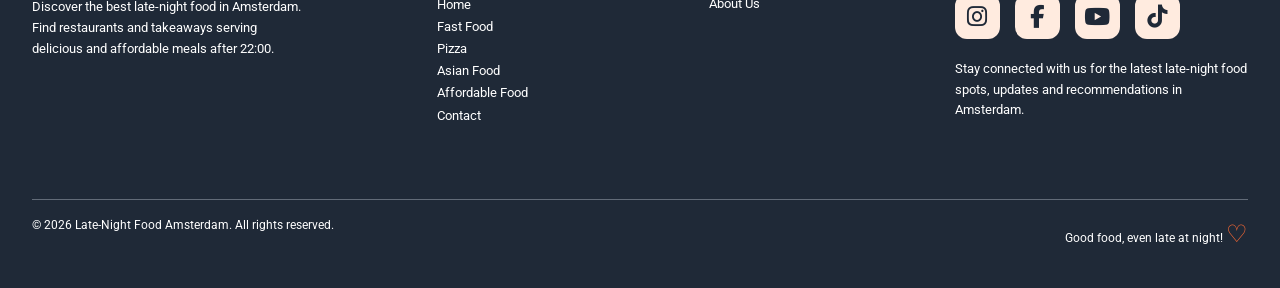
==== commit 41c1f78e: "Update new repo" ====
--- a/affordable.html
+++ b/affordable.html
@@ -28,8 +28,7 @@
                     alt="Late-Night Food Amsterdam pin logo" height="60" src="img/logo.png"
                     title="Late-Night Food Amsterdam" width="54" /><span>Late-Night
                     Food<small>AMSTERDAM</small></span></a><input aria-label="Toggle menu" class="menu-toggle"
-                id="menu-toggle" type="checkbox" /><label aria-label="Open navigation menu" class="menu-label"
-                for="menu-toggle">☰</label>
+                id="menu-toggle" type="checkbox" /><label class="menu-label" for="menu-toggle">☰</label>
             <nav aria-label="Main navigation" class="main-nav">
                 <ul>
                     <li><a href="index.html">Home</a></li>
@@ -63,7 +62,7 @@
                 <video autoplay="" loop="" muted="" playsinline="" preload="metadata"
                     title="Affordable late-night food in Amsterdam">
                     <source src="media/affordable-hero.mp4" type="video/mp4" />
-                    Your browser does not support the video tag.
+                   
                 </video>
                 <figcaption class="sr-only">
                     Affordable late-night food in Amsterdam
--- a/css/style.css
+++ b/css/style.css
@@ -131,7 +131,7 @@
 }
 
 .brand small {
-    display: block;
+    display: block;/*Makes the <small> element behave like a block, so it starts on a new line*/
     color: var(--orange);
     font-size: .68em;
     letter-spacing: .05em
@@ -152,16 +152,16 @@
     color: #fff
 }
 
-.menu-toggle,
+.menu-toggle,/* selects checkbox*/
 .menu-label {
-    display: none
+    display: none/*hides the checkbox itself*/
 }
 
 .home-hero {
     height: 500px;
-    display: flex;
+    display: flex;   /* Arranges direct child elements in a row by default */    
     align-items: center;
-    background: linear-gradient(90deg, rgba(0, 0, 0, .68), rgba(0, 0, 0, .12)), url('../img/hero-amsterdam.jpg') center 53%/cover no-repeat;
+    background: linear-gradient(90deg, rgba(0, 0, 0, .78), rgba(0, 0, 0, .12)), url('../img/hero-amsterdam.jpg') center 53%/cover no-repeat;
     color: #fff
 }
 
@@ -171,7 +171,7 @@
 }
 
 .hero-content h1 {
-    font-size: clamp(2.6rem, 4.5vw, 4.7rem);
+    font-size: clamp(2rem, 4.2vw, 4.1rem);
     line-height: 1.13;
     letter-spacing: -.03em;
     margin-bottom: 1rem
@@ -244,11 +244,12 @@
 }
 
 .category img {
-    width: min(100%, 170px);
+    width: 200px;
+    height: 200px;
     aspect-ratio: 1;
     object-fit: cover;
     object-position: center bottom;
-    border-radius: 50%
+    border-radius: 50%;
 }
 
 .category figcaption {
@@ -423,6 +424,7 @@
     max-width: 275px;
     margin-top: 1rem
 }
+
 /* Footer logo */
 .site-footer .brand img {
     filter: none;
@@ -690,7 +692,7 @@
     min-width: 0;
 }
 
-.feature-icons article > span {
+.feature-icons article>span {
     display: flex;
     align-items: center;
     justify-content: center;
@@ -1091,7 +1093,8 @@
     }
 
     .home-hero {
-        height: 320px
+        height: 600px;
+        min-height: 600px;
     }
 
     .hero-content {
@@ -1282,10 +1285,10 @@
         padding: 1.2rem
     }
 
-  .contact-info figure img,
-.contact-info figure video {
-    height: 400px;
-}
+    .contact-info figure img,
+    .contact-info figure video {
+        height: 400px;
+    }
 }
 
 @media(max-width:430px) {
@@ -1364,18 +1367,22 @@
         font-size: .78rem
     }
 }
+
 .home-hero {
     position: relative;
+    width: 100%;
+    height: 600px;
+    min-height: 600px;
     overflow: hidden;
     isolation: isolate;
 }
 
 .hero-video {
     position: absolute;
-    inset: 0;
+    inset: 0px;
     width: 100%;
     height: 100%;
-    object-fit: cover;
+    object-fit: cover;/*Fills the video box without stretching the video*/
     z-index: -2;
 }
 
@@ -1430,6 +1437,7 @@
         aspect-ratio: 1 / 1;
     }
 }
+
 .category-row {
     align-items: start;
 }
@@ -1448,6 +1456,7 @@
     border-radius: 50%;
     margin: 0;
 }
+
 .areas-row .area-card video {
     width: 100%;
     height: 160px;
@@ -1455,10 +1464,12 @@
     display: block;
     border-radius: 12px;
 }
+
 .areas-row .area-card {
     background: transparent;
     min-height: 170px;
 }
+
 h1 {
     font-size: clamp(1.8rem, 4vw, 3rem);
     line-height: 1.2;
@@ -1471,6 +1482,7 @@
 h1 em {
     font-size: inherit;
 }
+
 .neighbourhood-grid i {
     color: #FF6B35;
     font-size: 28px;
@@ -1487,49 +1499,68 @@
     border-radius: 12px;
     margin-top: 15px;
 }
+
 /* Responsive refinements: preserve the desktop design without mobile overflow */
-.detail-top, .detail-columns, .contact-columns, .restaurant-row {
+.detail-top,
+.detail-columns,
+.contact-columns,
+.restaurant-row {
     min-width: 0;
 }
-.detail-top > *, .detail-columns > *, .contact-columns > *, .restaurant-row > * {
+
+.detail-top>*,
+.detail-columns>*,
+.contact-columns>*,
+.restaurant-row>* {
     min-width: 0;
 }
+
 .detail-banner video {
     max-height: 295px;
 }
+
 .areas-row .area-card video {
     filter: brightness(.73);
 }
+
 @media (max-width: 768px) {
     h1 {
         font-size: clamp(1.45rem, 5vw, 2rem);
     }
+
     .detail-banner video {
         height: 190px;
         margin-top: 0;
     }
+
     .category img {
         width: 100%;
         height: auto;
     }
+
     .restaurant-row {
         grid-template-columns: minmax(0, 44%) minmax(0, 56%);
     }
+
     .restaurant-buttons {
         flex-wrap: wrap;
     }
 }
+
 @media (max-width: 430px) {
     .detail-banner video {
         height: 160px;
     }
+
     .restaurant-details {
         overflow-wrap: anywhere;
     }
+
     .contact-methods {
         grid-template-columns: repeat(3, minmax(0, 1fr));
     }
 }
+
 /* Affordable Food feature cards only */
 .affordable-features.feature-icons {
     grid-template-columns: repeat(2, minmax(0, 1fr));
@@ -1537,7 +1568,7 @@
     row-gap: 28px;
 }
 
-.affordable-features.feature-icons article > span {
+.affordable-features.feature-icons article>span {
     height: 80px;
     background: #ffebdf;
     color: #ff6b35;
@@ -1554,3 +1585,853 @@
     font-size: 13px;
     line-height: 1.5;
 }
+
+
+
+/* Mobile layout based on the 361px Figma export. Desktop rules stay unchanged. */
+@media screen and (max-width: 768px) {
+    html {
+        overflow-x: hidden;
+    }
+
+    body {
+        overflow-x: hidden;
+    }
+
+    img,
+    video {
+        max-width: 100%;
+    }
+
+    .header-inner {
+        min-height: 64px;
+        padding: 0 14px;
+    }
+
+    .site-header .brand img {
+        width: 40px;
+        height: 45px;
+        object-fit: contain;
+    }
+
+    .site-header .brand span {
+        font-size: 12px;
+        line-height: 1.2;
+    }
+
+    .site-header .brand small {
+        font-size: 7px;
+    }
+
+    .menu-label {
+        font-size: 20px;
+        color: #ff6b35;
+    }
+
+    .main-nav {
+        z-index: 20;
+    }
+
+    .home-hero {
+        height: 310px;
+        min-height: 310px;
+    }
+
+    .home-hero .hero-video {
+        width: 100%;
+        height: 100%;
+        object-fit: cover;
+    }
+
+    .hero-content {
+        width: calc(100% - 32px);
+    }
+
+    .hero-content h1 {
+        font-size: 23px;
+        max-width: 260px;
+        line-height: 1.15;
+    }
+
+    .hero-content p {
+        font-size: 10px;
+        max-width: 265px;
+    }
+
+    .hero-search {
+        width: 100%;
+        max-width: 295px;
+        height: 34px;
+    }
+
+    .home-section {
+        width: calc(100% - 28px);
+        padding: 22px 0 5px;
+    }
+
+    .home-section h2 {
+        font-size: 16px;
+        margin-bottom: 14px;
+    }
+
+    .category-row {
+        grid-template-columns: repeat(5, minmax(0, 1fr));
+        gap: 5px;
+    }
+
+    .category figure {
+        gap: 5px;
+    }
+
+    .category img {
+        width: 100%;
+        height: auto;
+        aspect-ratio: 1;
+        border-radius: 50%;
+        margin: 0;
+    }
+
+    .category figcaption {
+        font-size: 8px;
+        line-height: 1.2;
+    }
+
+    .popular-grid {
+        grid-template-columns: repeat(2, minmax(0, 1fr));
+        gap: 12px;
+    }
+
+    .popular-card img {
+        height: 105px;
+        object-fit: cover;
+    }
+
+    .popular-card strong {
+        font-size: 11px;
+    }
+
+    .popular-card small {
+        font-size: 9px;
+        line-height: 1.35;
+    }
+
+    .areas-row {
+        grid-template-columns: repeat(2, minmax(0, 1fr));
+        gap: 9px;
+    }
+
+    .areas-row .area-card {
+        min-height: 116px;
+        height: 116px;
+    }
+
+    .areas-row .area-card video {
+        height: 116px;
+        border-radius: 0;
+    }
+
+    .area-card strong {
+        font-size: 12px;
+    }
+
+    .about-home {
+        padding-top: 25px;
+    }
+
+    .about-row {
+        grid-template-columns: minmax(0, 44%) minmax(0, 56%);
+        gap: 9px;
+        align-items: stretch;
+    }
+
+    .about-row figure {
+        margin: 0;
+    }
+
+    .about-row figure img {
+        height: 100%;
+        min-height: 205px;
+        object-fit: cover;
+    }
+
+    .about-row article {
+        font-size: 9px;
+        line-height: 1.45;
+    }
+
+    .about-row article p {
+        margin-bottom: 7px;
+    }
+
+    .about-row .btn-orange {
+        font-size: 10px;
+        padding: 7px 10px;
+    }
+
+    .site-footer {
+        padding: 15px 12px;
+    }
+
+    .footer-inner {
+        grid-template-columns: repeat(2, minmax(0, 1fr));
+        gap: 15px;
+    }
+
+    .footer-inner h2 {
+        font-size: 11px;
+        margin: 10px 0;
+    }
+
+    .footer-inner p,
+    .footer-inner li {
+        font-size: 9px;
+    }
+
+    .footer-bottom {
+        font-size: 9px;
+    }
+
+    .detail-main {
+        padding: 0 14px;
+    }
+
+    .detail-top,
+    .detail-columns {
+        grid-template-columns: minmax(0, 1fr);
+    }
+
+    .detail-heading {
+        padding: 18px 0 10px;
+    }
+
+    .detail-heading h1 {
+        font-size: 23px;
+    }
+
+    .detail-heading p {
+        font-size: 11px;
+    }
+
+    .detail-banner video,
+    .detail-banner img {
+        height: 175px;
+        object-fit: cover;
+    }
+
+    .restaurant-row {
+        grid-template-columns: minmax(0, 40%) minmax(0, 60%);
+        gap: 6px;
+    }
+
+    .restaurant-row figure img {
+        height: 110px;
+        min-height: 110px;
+        object-fit: cover;
+    }
+
+    .restaurant-details {
+        min-width: 0;
+    }
+
+    .restaurant-details h2 {
+        font-size: 12px;
+    }
+
+    .restaurant-details p {
+        font-size: 10px;
+    }
+
+    .restaurant-buttons {
+        display: flex;
+        flex-wrap: wrap;
+        gap: 5px;
+    }
+
+    .restaurant-buttons a {
+        font-size: 9px;
+        padding: 6px;
+    }
+
+    .detail-sidebar {
+        min-width: 0;
+    }
+
+    .feature-icons {
+        gap: 9px;
+    }
+
+    .feature-icons article>span {
+        height: 55px;
+        font-size: 26px;
+    }
+
+    .feature-icons strong {
+        font-size: 10px;
+    }
+
+    .feature-icons article p {
+        font-size: 9px;
+    }
+
+    .contact-main {
+        padding: 18px 14px;
+    }
+
+    .contact-columns {
+        grid-template-columns: minmax(0, 1fr);
+    }
+
+    .form-panel {
+        padding: 15px;
+    }
+
+    .contact-info figure video {
+        height: 210px;
+    }
+}
+
+@media screen and (max-width: 380px) {
+    .home-section {
+        width: calc(100% - 22px);
+    }
+
+    .category-row {
+        gap: 4px;
+    }
+
+    .category figcaption {
+        font-size: 7px;
+    }
+
+    .popular-card img {
+        height: 95px;
+    }
+
+    .about-row article {
+        font-size: 8px;
+    }
+
+    .footer-inner {
+        gap: 10px;
+    }
+}
+
+/* Figma mobile detail pages: two selectable groups of five restaurants.
+   Desktop continues to display the complete original restaurant list. */
+.mobile-page-radio,
+.mobile-pagination {
+    display: none;
+}
+
+@media screen and (max-width: 768px) {
+    .detail-main {
+        padding: 0 12px;
+    }
+
+    .detail-top {
+        display: grid;
+        grid-template-columns: minmax(0, 56%) minmax(0, 44%);
+        align-items: start;
+        min-height: 0;
+        gap: 0;
+        margin-bottom: 10px;
+    }
+
+    .detail-heading {
+        padding: 15px 8px 5px 0;
+    }
+
+    .detail-heading h1 {
+        font-size: 17px;
+        line-height: 1.22;
+        overflow-wrap: normal;
+    }
+
+    .detail-heading>p:not(.section-kicker) {
+        font-size: 9px;
+        line-height: 1.35;
+    }
+
+    .section-kicker {
+        font-size: 10px;
+    }
+
+    .filter-chips {
+        gap: 3px;
+        margin-top: 8px;
+    }
+
+    .filter-chips a {
+        padding: 4px 5px;
+        font-size: 8px;
+    }
+
+    .detail-banner {
+        margin: 0;
+        padding: 0;
+        align-self: start;
+    }
+
+    .detail-banner img,
+    .detail-banner video {
+        display: block;
+        width: 100%;
+        height: 150px;
+        max-height: 150px;
+        margin: 0;
+        border-radius: 0;
+        object-fit: cover;
+    }
+
+    .detail-columns {
+        display: grid;
+        grid-template-columns: minmax(0, 1fr);
+        gap: 0;
+    }
+
+    .restaurant-list {
+        padding: 4px 0 10px;
+        gap: 8px;
+    }
+
+    .restaurant-row {
+        display: grid;
+        grid-template-columns: minmax(0, 39%) minmax(0, 1fr);
+        gap: 7px;
+        min-height: 0;
+        padding: 4px;
+        align-items: center;
+    }
+
+    .restaurant-row figure {
+        margin: 0;
+        height: 100%;
+        min-height: 82px;
+    }
+
+    .restaurant-row figure img {
+        width: 100%;
+        height: 100%;
+        min-height: 82px;
+        max-height: 100px;
+        object-fit: cover;
+    }
+
+    .restaurant-details h2 {
+        font-size: 12px;
+        line-height: 1.2;
+        margin-bottom: 3px;
+    }
+
+    .restaurant-details p {
+        font-size: 9px;
+        line-height: 1.25;
+        margin-bottom: 2px;
+    }
+
+    .restaurant-buttons {
+        margin-top: 4px;
+        gap: 5px;
+    }
+
+    .restaurant-buttons a {
+        padding: 5px 7px;
+        font-size: 9px;
+    }
+
+    .mobile-page-radio {
+        position: absolute;
+        opacity: 0;
+        width: 1px;
+        height: 1px;
+    }
+
+    #mobile-page-1:checked~article.restaurant-row:nth-of-type(n+6),
+    #mobile-page-2:checked~article.restaurant-row:nth-of-type(-n+5),
+    .restaurant-list>article.restaurant-row:nth-of-type(n+11) {
+        display: none;
+    }
+
+    .mobile-pagination {
+        display: flex;
+        align-items: center;
+        justify-content: center;
+        gap: 18px;
+        padding: 8px 0 14px;
+    }
+
+    .mobile-pagination label {
+        cursor: pointer;
+        color: #ff6b35;
+        padding: 4px 8px;
+        font-size: 12px;
+        border-bottom: 2px solid transparent;
+    }
+
+    #mobile-page-1:checked~.mobile-pagination label[for="mobile-page-1"],
+    #mobile-page-2:checked~.mobile-pagination label[for="mobile-page-2"] {
+        font-weight: 700;
+        border-bottom-color: #ff6b35;
+    }
+
+    .detail-sidebar>section {
+        display: none;
+    }
+
+    .detail-sidebar>section.map-block {
+        display: block;
+        margin: 0 0 22px;
+    }
+
+    .detail-sidebar .map-block iframe {
+        width: 100%;
+        height: 180px;
+    }
+
+    .faq-block {
+        display: none;
+    }
+}
+
+/* Mobile Figma detail composition: compact side-by-side intro, five cards,
+   full-width map and two-page navigation. Desktop rules remain untouched. */
+.mobile-map {
+    display: none;
+}
+
+@media screen and (max-width: 768px) {
+    .site-header .header-inner {
+        min-height: 58px;
+        padding: 4px 12px;
+        flex-wrap: nowrap;
+    }
+
+    .site-header .brand {
+        gap: 5px;
+    }
+
+    .site-header .brand img {
+        width: 38px;
+        height: 45px;
+    }
+
+    .site-header .menu-label {
+        margin-left: auto;
+    }
+
+    .site-header .main-nav {
+        position: absolute;
+        top: 100%;
+        left: 0;
+        right: 0;
+        width: 100%;
+        background: #1f2937;
+    }
+
+    .site-header {
+        position: relative;
+        z-index: 10;
+    }
+
+    .detail-main {
+        padding: 0 12px;
+    }
+
+    .detail-top {
+        display: grid;
+        grid-template-columns: minmax(0, 58%) minmax(0, 42%);
+        min-height: 0;
+        margin: 0 0 14px;
+        gap: 0;
+        align-items: stretch;
+    }
+
+    .detail-heading {
+        padding: 10px 5px 5px 0;
+        min-width: 0;
+    }
+
+    .detail-heading .section-kicker {
+        font-size: 9px;
+        margin: 0 0 5px;
+    }
+
+    .detail-heading h1 {
+        font-size: 17px;
+        line-height: 1.17;
+        margin: 0 0 5px;
+    }
+
+    .detail-heading>p:not(.section-kicker) {
+        font-size: 8px;
+        line-height: 1.35;
+        margin: 0;
+    }
+
+    .detail-heading .filter-chips {
+        display: none;
+    }
+
+    .detail-banner {
+        margin: 0;
+        height: 154px;
+        min-height: 154px;
+        overflow: hidden;
+    }
+
+    .detail-banner img,
+    .detail-banner video {
+        height: 154px;
+        max-height: none;
+        min-height: 154px;
+        width: 100%;
+        object-fit: cover;
+        margin: 0;
+        border-radius: 0;
+    }
+
+    .detail-columns {
+        display: block;
+    }
+
+    .restaurant-list {
+        display: flex;
+        flex-direction: column;
+        gap: 9px;
+        padding: 0;
+    }
+
+    .restaurant-row {
+        display: grid;
+        grid-template-columns: minmax(0, 38%) minmax(0, 1fr);
+        gap: 7px;
+        padding: 4px;
+        min-height: 90px;
+        height: auto;
+    }
+
+    .restaurant-row figure {
+        margin: 0;
+        min-height: 84px;
+    }
+
+    .restaurant-row figure img {
+        height: 100%;
+        min-height: 84px;
+        max-height: 104px;
+        width: 100%;
+        object-fit: cover;
+    }
+
+    .restaurant-details {
+        padding: 1px 2px 1px 0;
+        min-width: 0;
+    }
+
+    .restaurant-details h2 {
+        font-size: 12px;
+        line-height: 1.2;
+        margin-bottom: 3px;
+    }
+
+    .restaurant-details p {
+        font-size: 9px;
+        line-height: 1.3;
+        margin-bottom: 2px;
+    }
+
+    .restaurant-buttons {
+        gap: 5px;
+        margin-top: auto;
+        padding-top: 5px;
+        flex-wrap: nowrap;
+    }
+
+    .restaurant-buttons a {
+        font-size: 9px;
+        padding: 5px 7px;
+        white-space: nowrap;
+    }
+
+    .detail-sidebar {
+        display: none;
+    }
+
+    .restaurant-list>.mobile-map {
+        display: block;
+        margin: 16px 0 0;
+        padding: 0;
+    }
+
+    .mobile-map h3,
+    .mobile-map>p {
+        display: none;
+    }
+
+    .mobile-map iframe {
+        width: 100%;
+        height: 205px;
+        display: block;
+        border: 0;
+    }
+
+    .mobile-pagination {
+        display: flex;
+        justify-content: center;
+        gap: 14px;
+        margin: 0 0 25px;
+        padding: 0;
+    }
+
+    .mobile-pagination label {
+        color: #ff6b35;
+        cursor: pointer;
+        padding: 5px 10px;
+        font-size: 11px;
+    }
+
+    .faq-block {
+        display: none;
+    }
+
+    .site-footer {
+        margin-top: 0;
+    }
+}
+
+@media screen and (max-width: 380px) {
+    .detail-heading h1 {
+        font-size: 16px;
+    }
+
+    .restaurant-buttons a {
+        font-size: 8px;
+        padding: 5px 6px;
+    }
+}
+
+/* Final mobile-only Figma pagination and positioning */
+@media screen and (max-width: 768px) {
+    .restaurant-list>article.restaurant-row:nth-of-type(n+11) {
+        display: none;
+    }
+
+    .restaurant-list>.mobile-map {
+        display: block;
+        width: 100%;
+        margin: 20px 0 0;
+    }
+
+    .restaurant-list>.mobile-map iframe {
+        display: block;
+        width: 100%;
+        height: 205px;
+        border: 0;
+    }
+
+    .restaurant-list>.mobile-pagination {
+        display: flex;
+        justify-content: center;
+        margin: 0 0 32px;
+    }
+
+    .detail-sidebar {
+        display: none;
+    }
+
+    .detail-top {
+        margin-bottom: 12px;
+    }
+
+    .detail-heading h1 {
+        overflow-wrap: normal;
+        word-break: normal;
+    }
+
+    .restaurant-row {
+        width: 100%;
+        box-sizing: border-box;
+    }
+}
+
+/* Assessment refinements — added without changing the desktop layout */
+/* Alternating table rows (applies wherever a semantic table is used). */
+
+table tbody tr:nth-child(even) {
+    background-color: #CCFFFF;
+}
+
+table tbody tr:nth-child(odd) {
+    background-color: #FFFFFF;
+}
+
+table {
+    border-collapse: collapse;
+    max-width: 100%;
+}
+
+table th,
+table td {
+    border: 1px solid var(--border);
+    padding: .65rem;
+    text-align: left;
+}
+
+/* Consistent keyboard focus for all interactive controls. */
+a:focus-visible,
+select:focus-visible,
+label[for]:focus-visible {
+    outline: 3px solid var(--orange);
+    outline-offset: 3px;
+}
+
+/* Avoid images, embedded maps and forms overflowing narrow devices. */
+iframe,
+video,
+img {
+    max-width: 100%;
+}
+
+input,
+select,
+textarea {
+    max-width: 100%;
+}
+
+/* Honour accessibility settings without altering the normal design. */
+@media (prefers-reduced-motion: reduce) {
+    html {
+        scroll-behavior: auto;
+    }
+
+    .socials a {
+        transition: none;
+    }
+}
+
+/* Mobile: ensure navigation can be opened with keyboard and touch. */
+@media screen and (max-width: 768px) {
+    .menu-toggle:focus-visible+.menu-label {
+        outline: 3px solid var(--orange);
+        outline-offset: 3px;
+    }
+
+    .restaurant-buttons a {
+        max-width: 100%;
+    }
+
+    .map-block iframe,
+    .mobile-map iframe {
+        max-width: 100%;
+    }
+}
+#form-status {
+    display: none;
+}
+
+#form-status:target {
+    display: block;
+    color: #176b38;
+    font-weight: 700;
+    margin-top: 1rem;
+}
